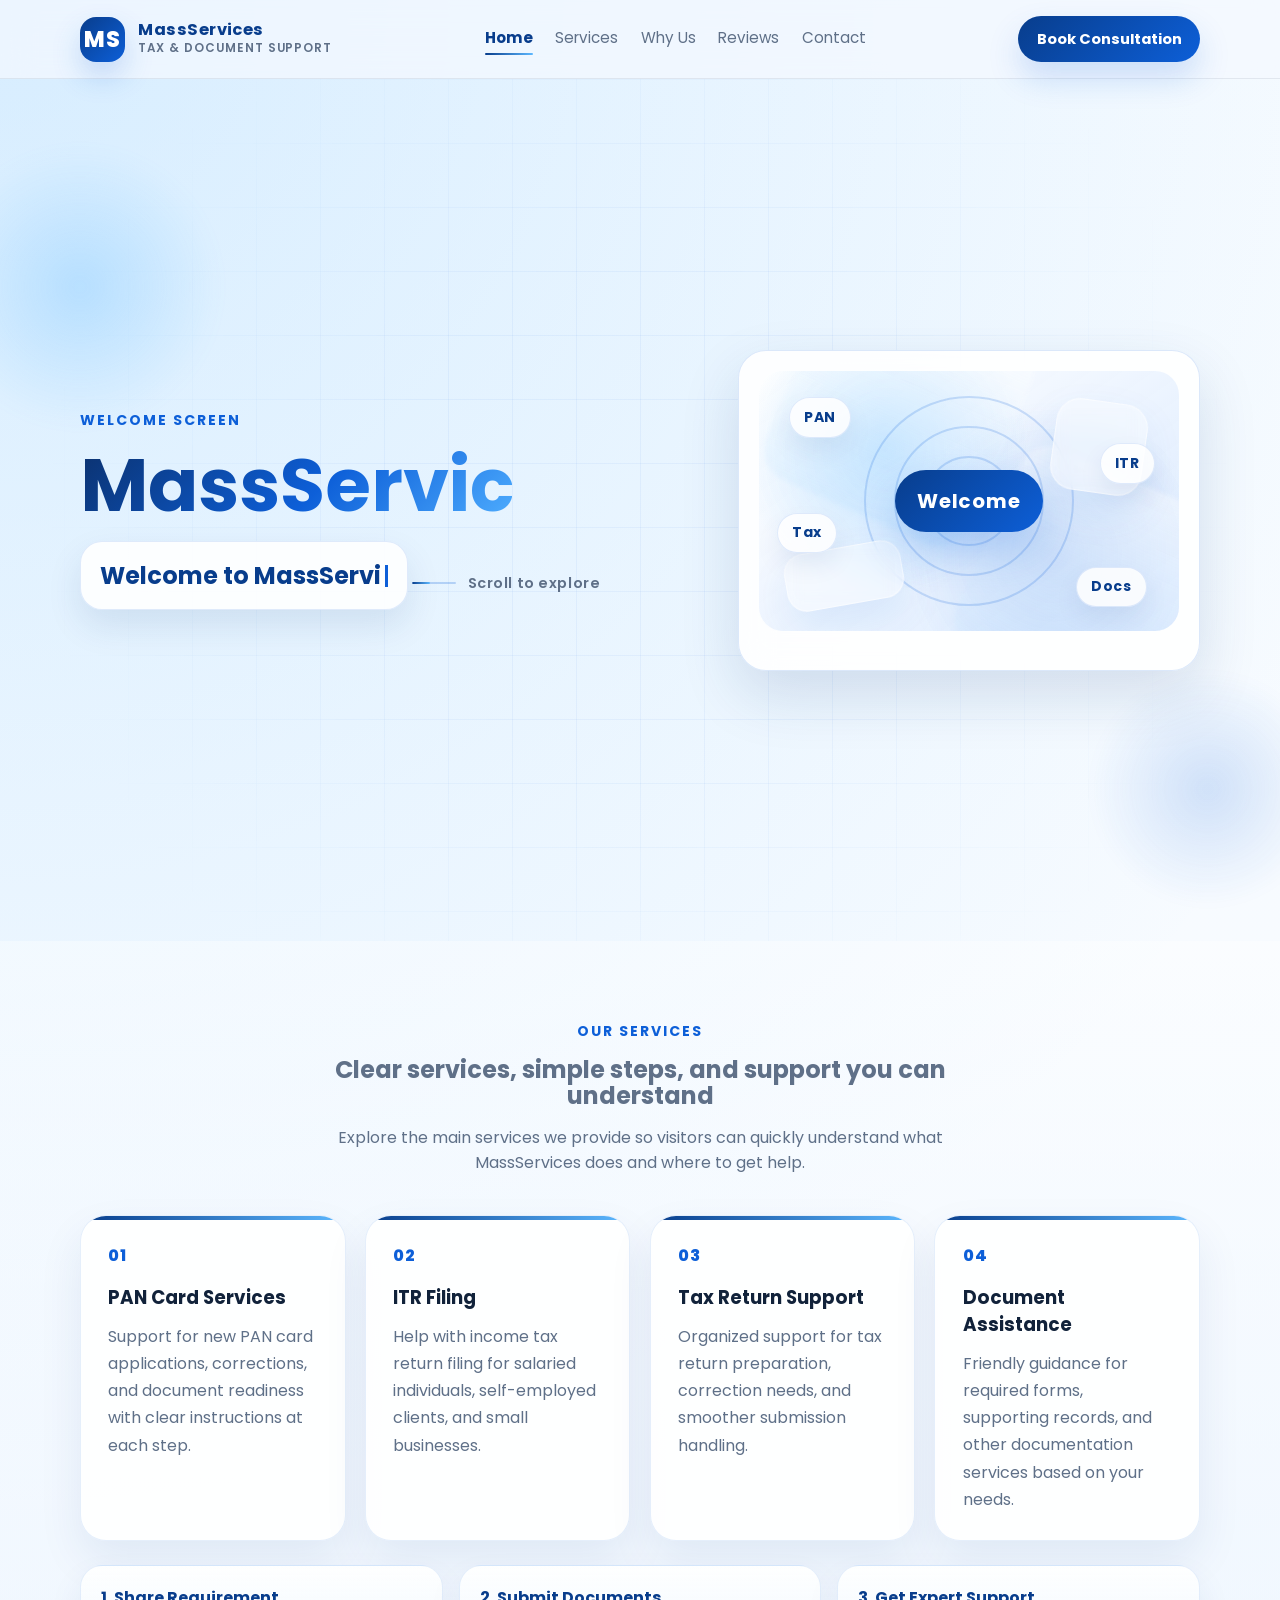
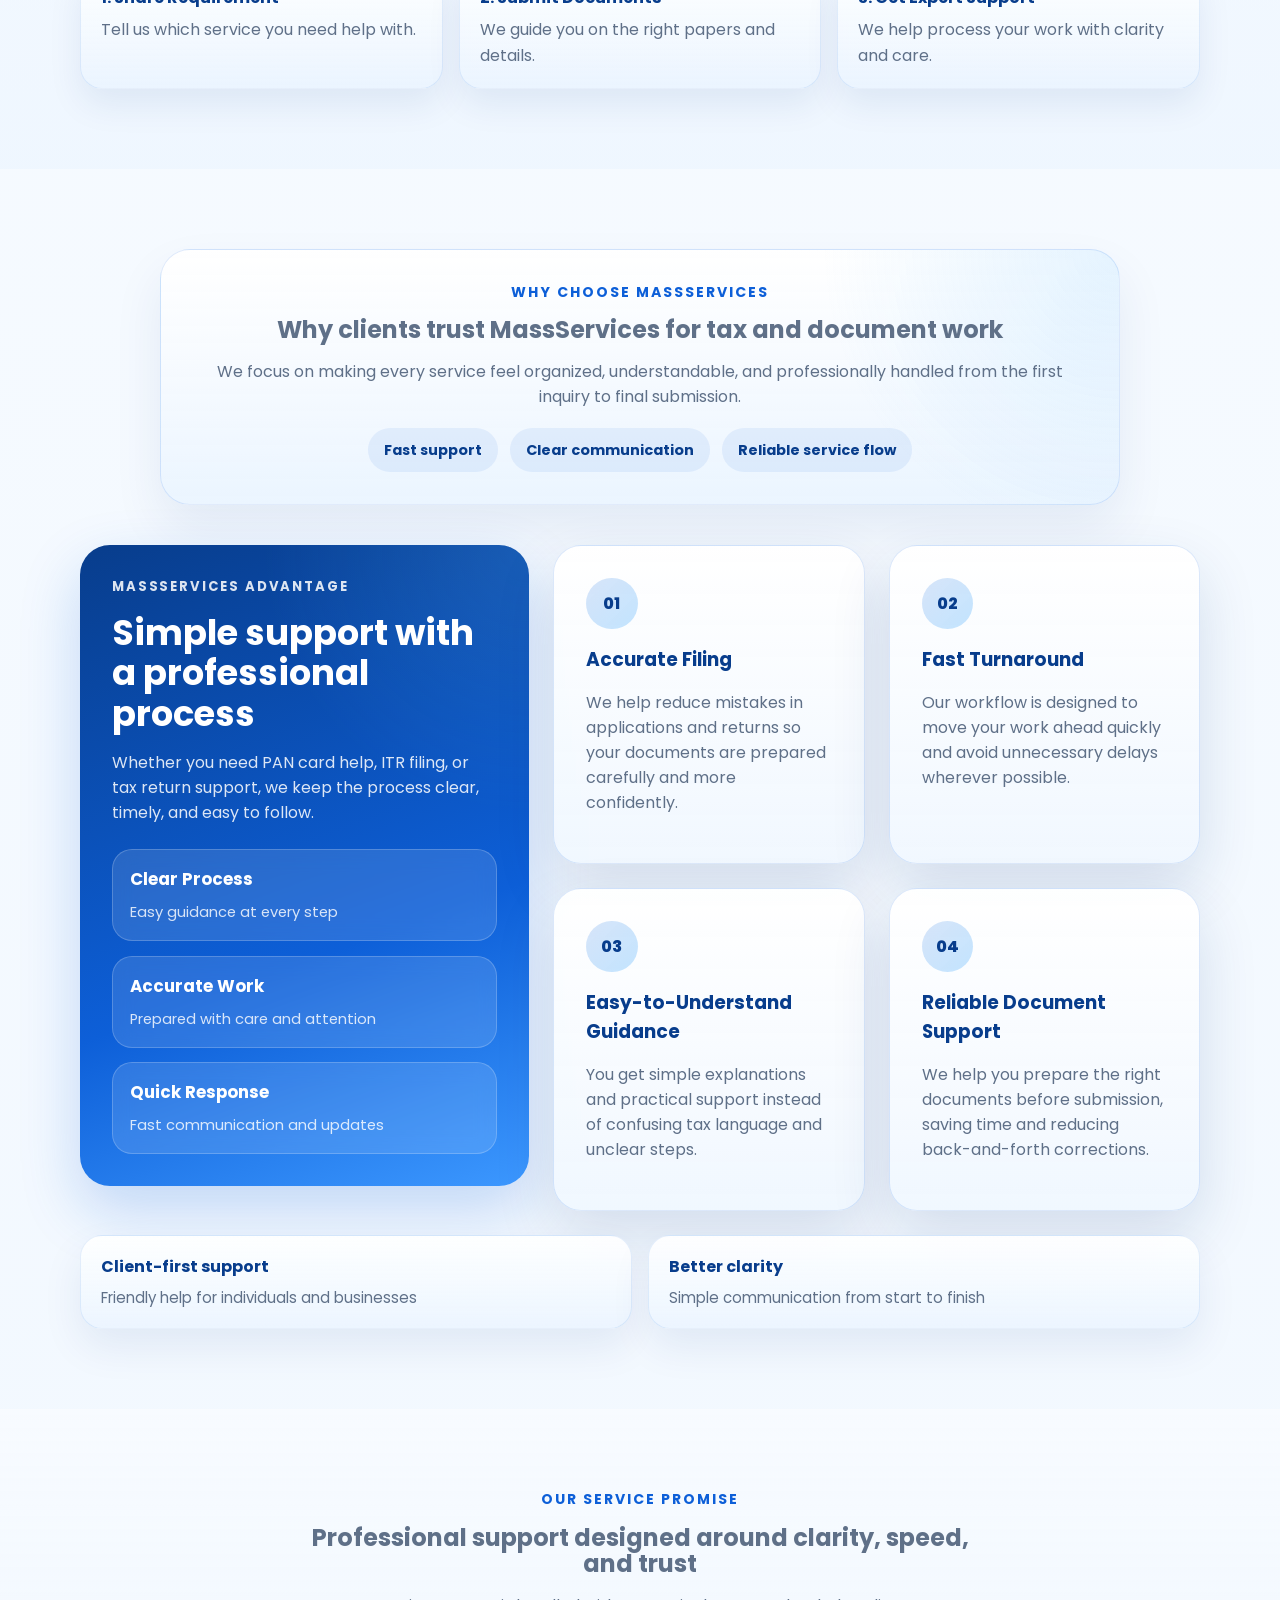
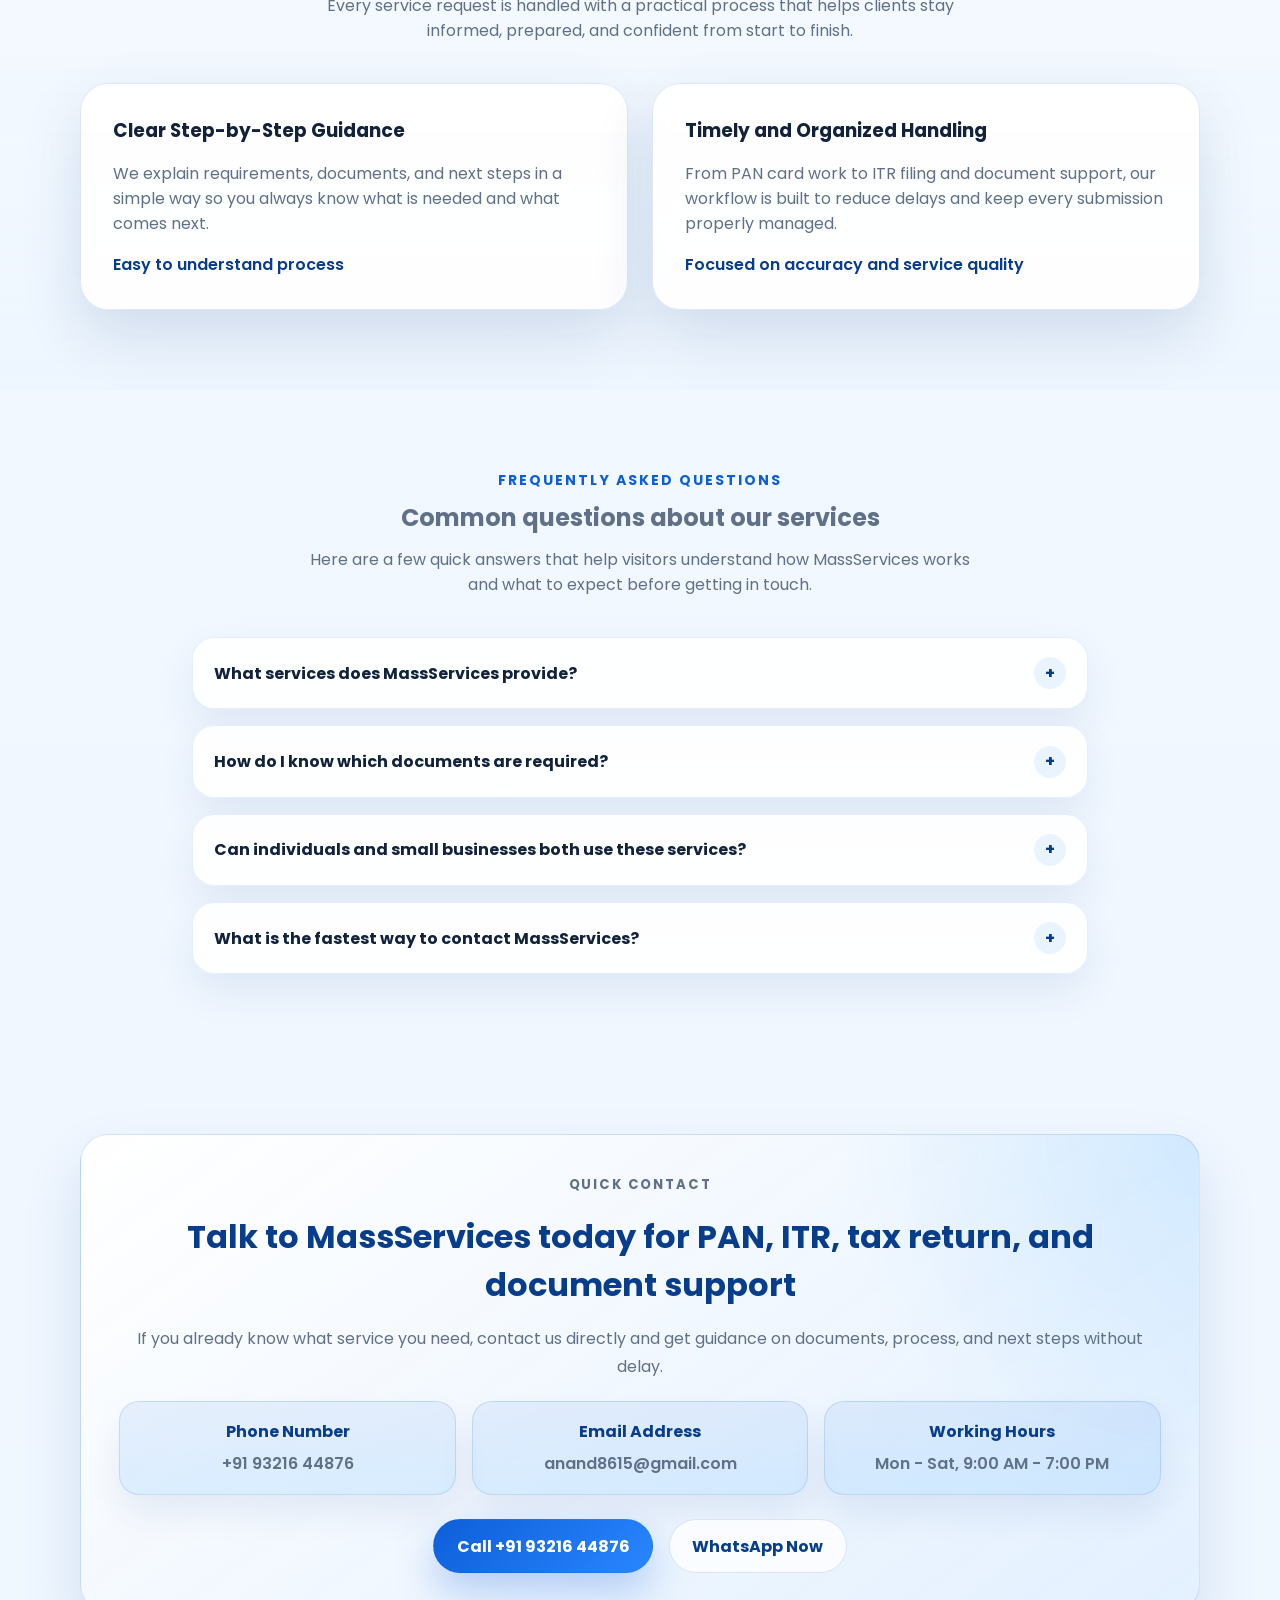
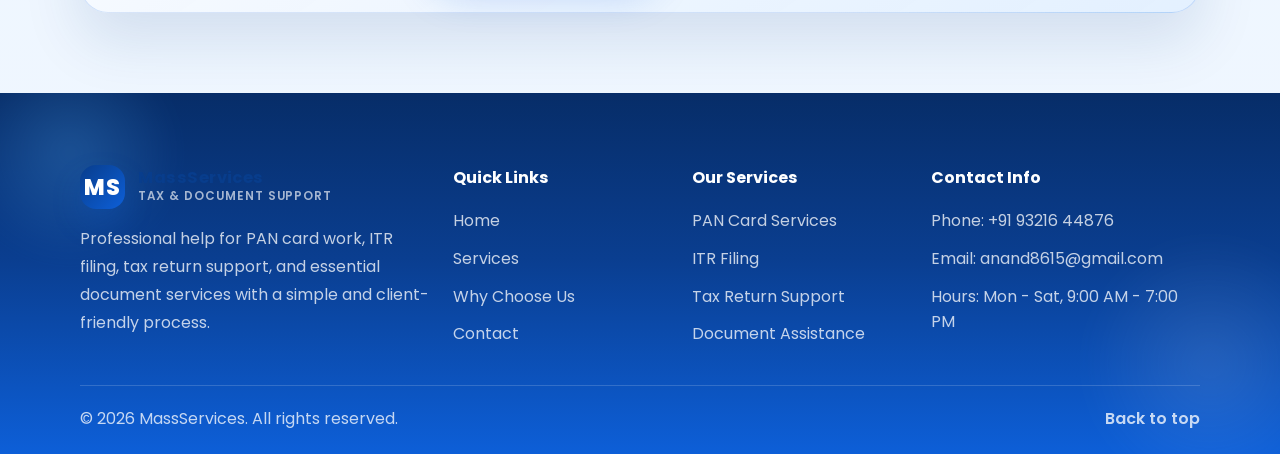
==== index.html @ 6af2fa4e "first commit" ====
<!DOCTYPE html>
<html lang="en">
<head>
  <meta charset="UTF-8">
  <meta name="viewport" content="width=device-width, initial-scale=1.0">
  <title>MassServices | PAN Card, ITR & Tax Services</title>
  <meta
    name="description"
    content="MassServices helps individuals and businesses with PAN card applications, ITR filing, tax returns, and trusted documentation support."
  >
  <link rel="preconnect" href="https://fonts.googleapis.com">
  <link rel="preconnect" href="https://fonts.gstatic.com" crossorigin>
  <link
    href="https://fonts.googleapis.com/css2?family=Poppins:wght@400;500;600;700;800&display=swap"
    rel="stylesheet"
  >
  <link
    href="https://fonts.googleapis.com/css2?family=Noto+Sans+Devanagari:wght@400;500;700&display=swap"
    rel="stylesheet"
  >
  <link rel="stylesheet" href="style.css">
</head>
<body>
  <header class="site-header">
    <div class="container nav">
      <a class="brand" href="#home">
        <span class="brand-mark">MS</span>
        <span class="brand-text">
          <strong>MassServices</strong>
          <small>Tax & Document Support</small>
        </span>
      </a>
      <nav class="nav-links" aria-label="Primary">
        <a href="#home">Home</a>
        <a href="#services">Services</a>
        <a href="#features">Why Us</a>
        <a href="#testimonials">Reviews</a>
        <a href="#contact">Contact</a>
      </nav>
      <a class="nav-cta" href="#contact">Book Consultation</a>
    </div>
  </header>

  <main>
    <section class="hero" id="home">
      <div class="hero-orb hero-orb-one" aria-hidden="true"></div>
      <div class="hero-orb hero-orb-two" aria-hidden="true"></div>
      <div class="hero-grid-lines" aria-hidden="true"></div>
      <div class="container hero-grid">
        <div class="hero-copy" data-reveal="left">
          <p class="eyebrow">Welcome Screen</p>
          <h1>MassServices</h1>
          <div class="typed-wrap" aria-label="Welcome message in multiple Indian languages">
            <span class="typed-text"></span><span class="cursor" aria-hidden="true">&nbsp;</span>
          </div>
          <div class="scroll-cue" aria-hidden="true">
            <span class="scroll-line"></span>
            <span class="scroll-text">Scroll to explore</span>
          </div>
        </div>

        <div class="hero-card" data-reveal="right">
          <div class="hero-visual" aria-hidden="true">
            <div class="light-beam beam-one"></div>
            <div class="light-beam beam-two"></div>
            <div class="ring ring-one"></div>
            <div class="ring ring-two"></div>
            <div class="ring ring-three"></div>
            <div class="floating-tag tag-one">PAN</div>
            <div class="floating-tag tag-two">ITR</div>
            <div class="floating-tag tag-three">Tax</div>
            <div class="floating-tag tag-four">Docs</div>
            <div class="glass-panel panel-one"></div>
            <div class="glass-panel panel-two"></div>
            <div class="hero-center-badge">Welcome</div>
          </div>
        </div>
      </div>
    </section>

    <section class="services-overview" id="services">
      <div class="container">
        <div class="section-heading" data-reveal="up">
          <p class="eyebrow">Our Services</p>
          <h2>Clear services, simple steps, and support you can understand</h2>
          <p>
            Explore the main services we provide so visitors can quickly understand
            what MassServices does and where to get help.
          </p>
        </div>
        <div class="services-grid">
          <article class="service-showcase" data-reveal="up">
            <span class="service-number">01</span>
            <h3>PAN Card Services</h3>
            <p>
              Support for new PAN card applications, corrections, and document
              readiness with clear instructions at each step.
            </p>
          </article>
          <article class="service-showcase" data-reveal="up">
            <span class="service-number">02</span>
            <h3>ITR Filing</h3>
            <p>
              Help with income tax return filing for salaried individuals, self-employed
              clients, and small businesses.
            </p>
          </article>
          <article class="service-showcase" data-reveal="up">
            <span class="service-number">03</span>
            <h3>Tax Return Support</h3>
            <p>
              Organized support for tax return preparation, correction needs, and
              smoother submission handling.
            </p>
          </article>
          <article class="service-showcase" data-reveal="up">
            <span class="service-number">04</span>
            <h3>Document Assistance</h3>
            <p>
              Friendly guidance for required forms, supporting records, and other
              documentation services based on your needs.
            </p>
          </article>
        </div>
        <div class="process-strip" data-reveal="up">
          <div class="process-step">
            <strong>1. Share Requirement</strong>
            <span>Tell us which service you need help with.</span>
          </div>
          <div class="process-step">
            <strong>2. Submit Documents</strong>
            <span>We guide you on the right papers and details.</span>
          </div>
          <div class="process-step">
            <strong>3. Get Expert Support</strong>
            <span>We help process your work with clarity and care.</span>
          </div>
        </div>
      </div>
    </section>

    <section class="features" id="features">
      <div class="container">
        <div class="features-heading-card section-heading" data-reveal="up">
          <p class="eyebrow">Why Choose MassServices</p>
          <h2>Why clients trust MassServices for tax and document work</h2>
          <p>
            We focus on making every service feel organized, understandable, and
            professionally handled from the first inquiry to final submission.
          </p>
          <div class="features-heading-points">
            <span>Fast support</span>
            <span>Clear communication</span>
            <span>Reliable service flow</span>
          </div>
        </div>
        <div class="features-layout">
          <article class="features-highlight" data-reveal="left">
            <p class="mini-label">MassServices Advantage</p>
            <h3>Simple support with a professional process</h3>
            <p>
              Whether you need PAN card help, ITR filing, or tax return support, we
              keep the process clear, timely, and easy to follow.
            </p>
            <div class="highlight-points">
              <div class="highlight-line">
                <strong>Clear Process</strong>
                <span>Easy guidance at every step</span>
              </div>
              <div class="highlight-line">
                <strong>Accurate Work</strong>
                <span>Prepared with care and attention</span>
              </div>
              <div class="highlight-line">
                <strong>Quick Response</strong>
                <span>Fast communication and updates</span>
              </div>
            </div>
          </article>

          <div class="feature-grid">
            <article class="feature-card" data-reveal="up">
              <div class="icon-circle">01</div>
              <h3>Accurate Filing</h3>
              <p>
                We help reduce mistakes in applications and returns so your documents
                are prepared carefully and more confidently.
              </p>
            </article>
            <article class="feature-card" data-reveal="up">
              <div class="icon-circle">02</div>
              <h3>Fast Turnaround</h3>
              <p>
                Our workflow is designed to move your work ahead quickly and avoid
                unnecessary delays wherever possible.
              </p>
            </article>
            <article class="feature-card" data-reveal="up">
              <div class="icon-circle">03</div>
              <h3>Easy-to-Understand Guidance</h3>
              <p>
                You get simple explanations and practical support instead of confusing
                tax language and unclear steps.
              </p>
            </article>
            <article class="feature-card" data-reveal="up">
              <div class="icon-circle">04</div>
              <h3>Reliable Document Support</h3>
              <p>
                We help you prepare the right documents before submission, saving time
                and reducing back-and-forth corrections.
              </p>
            </article>
          </div>
        </div>
        <div class="feature-summary" data-reveal="up">
          <div class="summary-item">
            <strong>Client-first support</strong>
            <span>Friendly help for individuals and businesses</span>
          </div>
          <div class="summary-item">
            <strong>Better clarity</strong>
            <span>Simple communication from start to finish</span>
          </div>
        </div>
      </div>
    </section>

    <section class="testimonials" id="testimonials">
      <div class="container">
        <div class="section-heading" data-reveal="up">
          <p class="eyebrow">Our Service Promise</p>
          <h2>Professional support designed around clarity, speed, and trust</h2>
          <p>
            Every service request is handled with a practical process that helps
            clients stay informed, prepared, and confident from start to finish.
          </p>
        </div>
        <div class="testimonial-grid">
          <article class="testimonial-card" data-reveal="left">
            <h3>Clear Step-by-Step Guidance</h3>
            <p>
              We explain requirements, documents, and next steps in a simple way so
              you always know what is needed and what comes next.
            </p>
            <span>Easy to understand process</span>
          </article>
          <article class="testimonial-card" data-reveal="right">
            <h3>Timely and Organized Handling</h3>
            <p>
              From PAN card work to ITR filing and document support, our workflow is
              built to reduce delays and keep every submission properly managed.
            </p>
            <span>Focused on accuracy and service quality</span>
          </article>
        </div>
      </div>
    </section>

    <section class="faq-section" id="faq">
      <div class="container">
        <div class="section-heading" data-reveal="up">
          <p class="eyebrow">Frequently Asked Questions</p>
          <h2>Common questions about our services</h2>
          <p>
            Here are a few quick answers that help visitors understand how MassServices
            works and what to expect before getting in touch.
          </p>
        </div>
        <div class="faq-list">
          <article class="faq-item" data-reveal="up">
            <button class="faq-question" type="button" aria-expanded="false">
              <span>What services does MassServices provide?</span>
              <span class="faq-icon">+</span>
            </button>
            <div class="faq-answer">
              <p>
                We help with PAN card services, ITR filing, tax return support, and
                related document guidance for individuals and businesses.
              </p>
            </div>
          </article>
          <article class="faq-item" data-reveal="up">
            <button class="faq-question" type="button" aria-expanded="false">
              <span>How do I know which documents are required?</span>
              <span class="faq-icon">+</span>
            </button>
            <div class="faq-answer">
              <p>
                Our team guides you on the required documents based on the service you
                need, so you can prepare the right information before submission.
              </p>
            </div>
          </article>
          <article class="faq-item" data-reveal="up">
            <button class="faq-question" type="button" aria-expanded="false">
              <span>Can individuals and small businesses both use these services?</span>
              <span class="faq-icon">+</span>
            </button>
            <div class="faq-answer">
              <p>
                Yes. Our support is suitable for salaried individuals, self-employed
                clients, and small businesses needing dependable filing assistance.
              </p>
            </div>
          </article>
          <article class="faq-item" data-reveal="up">
            <button class="faq-question" type="button" aria-expanded="false">
              <span>What is the fastest way to contact MassServices?</span>
              <span class="faq-icon">+</span>
            </button>
            <div class="faq-answer">
              <p>
                The fastest options are phone and WhatsApp. You can use the quick
                contact buttons in the contact section for immediate communication.
              </p>
            </div>
          </article>
        </div>
      </div>
    </section>

    <section class="contact" id="contact">
      <div class="container">
        <div class="contact-panel contact-panel-wide" data-reveal="up">
          <p class="mini-label contact-panel-label">Quick Contact</p>
          <h3>Talk to MassServices today for PAN, ITR, tax return, and document support</h3>
          <p>
            If you already know what service you need, contact us directly and get
            guidance on documents, process, and next steps without delay.
          </p>
          <div class="contact-info-grid">
            <div class="contact-info-box">
              <strong>Phone Number</strong>
              <span>+91 93216 44876</span>
            </div>
            <div class="contact-info-box">
              <strong>Email Address</strong>
              <span>anand8615@gmail.com</span>
            </div>
            <div class="contact-info-box">
              <strong>Working Hours</strong>
              <span>Mon - Sat, 9:00 AM - 7:00 PM</span>
            </div>
          </div>
          <div class="contact-panel-actions">
            <a class="btn btn-primary" href="tel:+919321644876">Call +91 93216 44876</a>
            <a class="btn btn-secondary" href="https://wa.me/919321644876" target="_blank" rel="noreferrer">WhatsApp Now</a>
          </div>
        </div>
      </div>
    </section>
  </main>

  <footer class="site-footer">
    <div class="footer-glow footer-glow-one" aria-hidden="true"></div>
    <div class="footer-glow footer-glow-two" aria-hidden="true"></div>
    <div class="container footer-grid">
      <div class="footer-brand" data-reveal="left">
        <a class="brand footer-brand-link" href="#home">
          <span class="brand-mark">MS</span>
          <span class="brand-text">
            <strong>MassServices</strong>
            <small>Tax & Document Support</small>
          </span>
        </a>
        <p>
          Professional help for PAN card work, ITR filing, tax return support, and
          essential document services with a simple and client-friendly process.
        </p>
      </div>

      <div class="footer-column" data-reveal="up">
        <h3>Quick Links</h3>
        <a href="#home">Home</a>
        <a href="#services">Services</a>
        <a href="#features">Why Choose Us</a>
        <a href="#contact">Contact</a>
      </div>

      <div class="footer-column" data-reveal="up">
        <h3>Our Services</h3>
        <a href="#services">PAN Card Services</a>
        <a href="#services">ITR Filing</a>
        <a href="#services">Tax Return Support</a>
        <a href="#services">Document Assistance</a>
      </div>

      <div class="footer-column" data-reveal="right">
        <h3>Contact Info</h3>
        <span>Phone: +91 93216 44876</span>
        <span>Email: anand8615@gmail.com</span>
        <span>Hours: Mon - Sat, 9:00 AM - 7:00 PM</span>
      </div>
    </div>
    <div class="container footer-bottom" data-reveal="up">
      <span>© 2026 MassServices. All rights reserved.</span>
      <a href="#home">Back to top</a>
    </div>
  </footer>

  <script>
    const typedText = document.querySelector(".typed-text");
    const cursor = document.querySelector(".cursor");
    const words = [
      "Welcome to MassServices",
      "मास सर्विसेस में आपका स्वागत है",
      "मास सर्विसेस मध्ये आपले स्वागत आहे",
      "માસ સર્વિસેસ માં આપનું સ્વાગત છે",
      "ম্যাস সার্ভিসেসে আপনাকে স্বাগতম",
      "ಮಾಸ್ ಸರ್ವಿಸಸ್ ಗೆ ಸ್ವಾಗತ",
      "மாஸ் சர்வீசஸுக்கு வரவேற்கிறோம்",
      "మాస్ సర్వీసెస్ కు స్వాగతం"
    ];

    let wordIndex = 0;
    let charIndex = 0;
    let isDeleting = false;

    function typeEffect() {
      if (!typedText || !cursor) {
        return;
      }

      const currentWord = words[wordIndex];

      if (isDeleting) {
        typedText.textContent = currentWord.substring(0, charIndex - 1);
        charIndex -= 1;
      } else {
        typedText.textContent = currentWord.substring(0, charIndex + 1);
        charIndex += 1;
      }

      let typeSpeed = isDeleting ? 55 : 100;

      if (!isDeleting && charIndex === currentWord.length) {
        typeSpeed = 1800;
        isDeleting = true;
      } else if (isDeleting && charIndex === 0) {
        isDeleting = false;
        wordIndex = (wordIndex + 1) % words.length;
        typeSpeed = 350;
      }

      setTimeout(typeEffect, typeSpeed);
    }

    const revealItems = document.querySelectorAll("[data-reveal]");
    const navLinks = document.querySelectorAll(".nav-links a");
    const sections = document.querySelectorAll("main section[id]");
    const faqButtons = document.querySelectorAll(".faq-question");
    const header = document.querySelector(".site-header");

    const revealObserver = new IntersectionObserver((entries) => {
      entries.forEach((entry) => {
        if (entry.isIntersecting) {
          entry.target.classList.add("is-visible");
        } else {
          entry.target.classList.remove("is-visible");
        }
      });
    }, { threshold: 0.18 });

    revealItems.forEach((item, index) => {
      item.style.transitionDelay = `${Math.min(index * 60, 360)}ms`;
      revealObserver.observe(item);
    });

    const sectionObserver = new IntersectionObserver((entries) => {
      entries.forEach((entry) => {
        if (!entry.isIntersecting) {
          return;
        }

        const currentId = entry.target.getAttribute("id");

        navLinks.forEach((link) => {
          const isActive = link.getAttribute("href") === `#${currentId}`;
          link.classList.toggle("is-active", isActive);
        });
      });
    }, {
      threshold: 0.45,
      rootMargin: "-15% 0px -35% 0px"
    });

    sections.forEach((section) => {
      sectionObserver.observe(section);
    });

    faqButtons.forEach((button) => {
      button.addEventListener("click", () => {
        const item = button.closest(".faq-item");
        const isOpen = item.classList.contains("is-open");

        faqButtons.forEach((currentButton) => {
          currentButton.setAttribute("aria-expanded", "false");
          currentButton.closest(".faq-item").classList.remove("is-open");
        });

        if (!isOpen) {
          button.setAttribute("aria-expanded", "true");
          item.classList.add("is-open");
        }
      });
    });

    window.addEventListener("scroll", () => {
      if (!header) {
        return;
      }

      header.classList.toggle("is-scrolled", window.scrollY > 24);
    });

    document.addEventListener("DOMContentLoaded", typeEffect);
  </script>
</body>
</html>
---- style.css ----
:root {
  --primary: #0d5fd8;
  --primary-dark: #083d8c;
  --accent: #5db8ff;
  --bg: #f4f9ff;
  --surface: #ffffff;
  --surface-soft: #eaf4ff;
  --text: #11223a;
  --muted: #5f7088;
  --border: rgba(13, 95, 216, 0.14);
  --shadow: 0 24px 60px rgba(12, 54, 122, 0.14);
}

* {
  box-sizing: border-box;
}

html {
  scroll-behavior: smooth;
}

body {
  margin: 0;
  font-family: "Poppins", "Noto Sans Devanagari", sans-serif;
  color: var(--text);
  background:
    radial-gradient(circle at top left, rgba(93, 184, 255, 0.22), transparent 28%),
    linear-gradient(180deg, #f9fcff 0%, #eef6ff 100%);
}

a {
  color: inherit;
  text-decoration: none;
}

img {
  max-width: 100%;
  display: block;
}

.container {
  width: min(1120px, calc(100% - 2rem));
  margin: 0 auto;
}

.site-header {
  position: sticky;
  top: 0;
  z-index: 10;
  backdrop-filter: blur(16px);
  background: rgba(244, 249, 255, 0.72);
  border-bottom: 1px solid rgba(17, 34, 58, 0.08);
  transition: background 0.25s ease, box-shadow 0.25s ease, border-color 0.25s ease;
}

.site-header.is-scrolled {
  background: rgba(255, 255, 255, 0.9);
  border-color: rgba(13, 95, 216, 0.12);
  box-shadow: 0 14px 30px rgba(12, 54, 122, 0.08);
}

.nav {
  display: flex;
  align-items: center;
  justify-content: space-between;
  padding: 1rem 0;
  gap: 1rem;
}

.brand {
  display: inline-flex;
  align-items: center;
  gap: 0.85rem;
  font-size: 1.4rem;
  font-weight: 800;
  letter-spacing: 0.02em;
  color: var(--primary-dark);
}

.brand-mark {
  width: 2.8rem;
  height: 2.8rem;
  display: grid;
  place-items: center;
  border-radius: 16px;
  background: linear-gradient(135deg, var(--primary-dark), var(--primary));
  color: #fff;
  box-shadow: 0 14px 30px rgba(13, 95, 216, 0.2);
  animation: softPulse 5s ease-in-out infinite;
}

.brand-text {
  display: grid;
  gap: 0.08rem;
}

.brand-text strong {
  font-size: 1.02rem;
  line-height: 1.1;
}

.brand-text small {
  font-size: 0.74rem;
  font-weight: 600;
  letter-spacing: 0.08em;
  text-transform: uppercase;
  color: var(--muted);
}

.nav-links {
  display: flex;
  align-items: center;
  gap: 1.4rem;
  font-size: 0.95rem;
  color: var(--muted);
}

.nav-links a {
  position: relative;
  padding-bottom: 0.2rem;
  transition: color 0.2s ease;
}

.nav-links a::after {
  content: "";
  position: absolute;
  left: 0;
  bottom: -0.15rem;
  width: 100%;
  height: 2px;
  border-radius: 999px;
  background: linear-gradient(90deg, var(--primary-dark), var(--accent));
  transform: scaleX(0);
  transform-origin: left;
  transition: transform 0.25s ease;
}

.nav-links a:hover {
  color: var(--primary-dark);
}

.nav-links a:hover::after {
  transform: scaleX(1);
}

.nav-links a.is-active {
  color: var(--primary-dark);
  font-weight: 700;
}

.nav-links a.is-active::after {
  transform: scaleX(1);
}

.nav-cta {
  display: inline-flex;
  align-items: center;
  justify-content: center;
  min-height: 2.9rem;
  padding: 0.7rem 1.15rem;
  border-radius: 999px;
  background: linear-gradient(135deg, var(--primary-dark), var(--primary));
  color: #fff;
  font-size: 0.92rem;
  font-weight: 700;
  box-shadow: 0 16px 32px rgba(13, 95, 216, 0.18);
  transition: transform 0.2s ease, box-shadow 0.2s ease;
}

.nav-cta:hover {
  transform: translateY(-2px);
  box-shadow: 0 20px 36px rgba(13, 95, 216, 0.24);
}

.hero,
.services-overview,
.features,
.testimonials,
.faq-section,
.contact {
  padding: 5rem 0;
}

.services-overview,
.testimonials {
  position: relative;
  background: linear-gradient(180deg, rgba(255, 255, 255, 0.4), rgba(234, 244, 255, 0.58));
}

.features,
.contact {
  position: relative;
}

.hero {
  position: relative;
  overflow: hidden;
  isolation: isolate;
}

.hero-grid-lines {
  position: absolute;
  inset: 0;
  background-image:
    linear-gradient(rgba(13, 95, 216, 0.05) 1px, transparent 1px),
    linear-gradient(90deg, rgba(13, 95, 216, 0.05) 1px, transparent 1px);
  background-size: 64px 64px;
  mask-image: radial-gradient(circle at center, #000 32%, transparent 78%);
  pointer-events: none;
}

.hero-orb {
  position: absolute;
  border-radius: 50%;
  filter: blur(8px);
  opacity: 0.6;
  pointer-events: none;
}

.hero-orb-one {
  top: 4rem;
  left: -4rem;
  width: 18rem;
  height: 18rem;
  background: radial-gradient(circle, rgba(93, 184, 255, 0.5), transparent 70%);
  animation: floatOrb 7s ease-in-out infinite;
}

.hero-orb-two {
  right: -3rem;
  bottom: 2rem;
  width: 15rem;
  height: 15rem;
  background: radial-gradient(circle, rgba(13, 95, 216, 0.28), transparent 70%);
  animation: floatOrb 9s ease-in-out infinite reverse;
}

.hero-grid {
  display: grid;
  grid-template-columns: 1.15fr 0.85fr;
  gap: 2rem;
  align-items: center;
}

.hero-grid {
  min-height: 78vh;
}

.hero-copy {
  max-width: 38rem;
}

.eyebrow {
  margin: 0 0 0.9rem;
  font-size: 0.88rem;
  font-weight: 700;
  letter-spacing: 0.14em;
  text-transform: uppercase;
  color: var(--primary);
}

.hero h1,
.section-heading h2 {
  margin: 0;
  line-height: 1.08;
}

.hero h1 {
  font-size: clamp(2.3rem, 6vw, 4.6rem);
  max-width: 9ch;
  background: linear-gradient(135deg, #0b316e, #0d5fd8 55%, #4faeff);
  -webkit-background-clip: text;
  background-clip: text;
  color: transparent;
  animation: heroGlow 6s ease-in-out infinite;
}

[data-reveal] {
  opacity: 0;
  transform: translateY(28px);
  transition:
    opacity 0.7s ease,
    transform 0.7s ease;
}

[data-reveal="left"] {
  transform: translateX(-30px);
}

[data-reveal="right"] {
  transform: translateX(30px);
}

[data-reveal].is-visible {
  opacity: 1;
  transform: translate(0, 0);
}

.typed-wrap {
  position: relative;
  display: inline-flex;
  align-items: center;
  min-height: 4rem;
  margin-top: 1rem;
  padding: 1rem 1.2rem;
  border-radius: 22px;
  background: rgba(255, 255, 255, 0.88);
  border: 1px solid rgba(13, 95, 216, 0.12);
  box-shadow: 0 16px 35px rgba(12, 54, 122, 0.1);
  overflow: hidden;
}

.typed-wrap::before {
  content: "";
  position: absolute;
  inset: 0;
  background: linear-gradient(120deg, transparent 20%, rgba(255, 255, 255, 0.65) 50%, transparent 80%);
  transform: translateX(-120%);
  animation: shimmerSweep 4.8s ease-in-out infinite;
}

.typed-text {
  position: relative;
  z-index: 1;
  color: var(--primary-dark);
  font-size: clamp(1.1rem, 2.3vw, 1.5rem);
  font-weight: 700;
}

.cursor {
  position: relative;
  z-index: 1;
  display: inline-block;
  width: 3px;
  height: 1.35rem;
  margin-left: 0.25rem;
  background: var(--primary);
  animation: blink 0.8s infinite;
}

.scroll-cue {
  display: inline-flex;
  align-items: center;
  gap: 0.7rem;
  margin-top: 1.4rem;
  color: var(--muted);
  font-size: 0.9rem;
  font-weight: 600;
}

.scroll-line {
  position: relative;
  width: 44px;
  height: 2px;
  border-radius: 999px;
  background: rgba(13, 95, 216, 0.24);
  overflow: hidden;
}

.scroll-line::after {
  content: "";
  position: absolute;
  inset: 0;
  width: 18px;
  border-radius: 999px;
  background: linear-gradient(90deg, var(--primary-dark), var(--accent));
  animation: slideLine 1.8s ease-in-out infinite;
}

.scroll-text {
  letter-spacing: 0.04em;
}

.section-heading,
.feature-card p,
.testimonial-card p {
  color: var(--muted);
}

.btn {
  display: inline-flex;
  align-items: center;
  justify-content: center;
  min-height: 3.2rem;
  padding: 0.85rem 1.4rem;
  border-radius: 999px;
  border: 1px solid transparent;
  font-weight: 700;
  transition: transform 0.2s ease, box-shadow 0.2s ease, background 0.2s ease;
}

.btn:hover {
  transform: translateY(-2px);
}

.btn-primary {
  background: linear-gradient(135deg, var(--primary) 0%, #2986ff 100%);
  color: #fff;
  box-shadow: 0 18px 40px rgba(13, 95, 216, 0.28);
}

.btn-secondary {
  background: rgba(255, 255, 255, 0.75);
  color: var(--primary-dark);
  border-color: rgba(8, 61, 140, 0.12);
}

.btn-full {
  width: 100%;
}

.hero-card,
.feature-card,
.testimonial-card,
.contact-panel {
  background: rgba(255, 255, 255, 0.9);
  border: 1px solid var(--border);
  border-radius: 28px;
  box-shadow: var(--shadow);
}

.hero-card {
  padding: 1.25rem;
  backdrop-filter: blur(16px);
}

.services-overview {
  position: relative;
}

.services-grid {
  display: grid;
  grid-template-columns: repeat(4, minmax(0, 1fr));
  gap: 1.2rem;
}

.service-showcase {
  position: relative;
  padding: 1.7rem;
  border-radius: 26px;
  background: rgba(255, 255, 255, 0.88);
  border: 1px solid rgba(13, 95, 216, 0.1);
  box-shadow: 0 20px 45px rgba(12, 54, 122, 0.08);
  overflow: hidden;
  transition: transform 0.25s ease, box-shadow 0.25s ease;
}

.service-showcase::before {
  content: "";
  position: absolute;
  inset: 0 0 auto 0;
  height: 4px;
  background: linear-gradient(90deg, var(--primary-dark), var(--accent));
}

.service-showcase:hover {
  transform: translateY(-8px);
  box-shadow: 0 28px 55px rgba(12, 54, 122, 0.14);
}

.service-number {
  display: inline-flex;
  margin-bottom: 1rem;
  color: var(--primary);
  font-weight: 800;
  letter-spacing: 0.08em;
}

.service-showcase h3 {
  margin: 0 0 0.75rem;
  font-size: 1.15rem;
}

.service-showcase p {
  margin: 0;
  color: var(--muted);
  line-height: 1.7;
}

.process-strip {
  display: grid;
  grid-template-columns: repeat(3, minmax(0, 1fr));
  gap: 1rem;
  margin-top: 1.5rem;
}

.process-step {
  position: relative;
  padding: 1.2rem 1.25rem;
  border-radius: 22px;
  background: linear-gradient(180deg, rgba(255, 255, 255, 0.94), rgba(234, 244, 255, 0.86));
  border: 1px solid rgba(13, 95, 216, 0.1);
  box-shadow: 0 16px 34px rgba(12, 54, 122, 0.08);
}

.process-step strong {
  display: block;
  margin-bottom: 0.45rem;
  color: var(--primary-dark);
}

.process-step span {
  color: var(--muted);
  line-height: 1.6;
}

.hero-visual {
  position: relative;
  display: grid;
  place-items: center;
  min-height: 260px;
  margin-bottom: 1.15rem;
  overflow: hidden;
  border-radius: 24px;
  background:
    radial-gradient(circle at 30% 30%, rgba(93, 184, 255, 0.32), transparent 42%),
    radial-gradient(circle at 70% 70%, rgba(13, 95, 216, 0.16), transparent 44%),
    linear-gradient(145deg, rgba(255, 255, 255, 0.84), rgba(208, 228, 255, 0.74));
}

.light-beam {
  position: absolute;
  width: 220px;
  height: 220px;
  border-radius: 32px;
  filter: blur(2px);
  opacity: 0.5;
  background: linear-gradient(180deg, rgba(255, 255, 255, 0.72), rgba(93, 184, 255, 0.12));
  transform: rotate(24deg);
}

.beam-one {
  top: -70px;
  left: 30px;
  animation: sweepBeam 7s ease-in-out infinite;
}

.beam-two {
  right: -20px;
  bottom: -60px;
  animation: sweepBeam 8s ease-in-out infinite reverse;
}

.ring {
  position: absolute;
  border-radius: 50%;
  border: 2px solid rgba(13, 95, 216, 0.18);
  animation: pulseRing 4.5s ease-in-out infinite;
}

.ring-one {
  width: 210px;
  height: 210px;
}

.ring-two {
  width: 150px;
  height: 150px;
  animation-delay: 0.7s;
}

.ring-three {
  width: 90px;
  height: 90px;
  animation-delay: 1.4s;
}

.glass-panel {
  position: absolute;
  border: 1px solid rgba(255, 255, 255, 0.55);
  background: rgba(255, 255, 255, 0.3);
  backdrop-filter: blur(10px);
  box-shadow: 0 18px 40px rgba(13, 95, 216, 0.1);
}

.panel-one {
  top: 30px;
  right: 34px;
  width: 92px;
  height: 92px;
  border-radius: 24px;
  transform: rotate(8deg);
  animation: driftPanel 6s ease-in-out infinite;
}

.panel-two {
  left: 26px;
  bottom: 26px;
  width: 118px;
  height: 58px;
  border-radius: 20px;
  transform: rotate(-10deg);
  animation: driftPanelAlt 7s ease-in-out infinite;
}

.floating-tag {
  position: absolute;
  z-index: 1;
  padding: 0.55rem 0.9rem;
  border-radius: 999px;
  background: rgba(255, 255, 255, 0.86);
  color: var(--primary-dark);
  border: 1px solid rgba(13, 95, 216, 0.12);
  box-shadow: 0 12px 24px rgba(12, 54, 122, 0.08);
  font-size: 0.88rem;
  font-weight: 700;
  letter-spacing: 0.04em;
}

.tag-one {
  top: 26px;
  left: 30px;
  animation: floatTag 5.2s ease-in-out infinite;
}

.tag-two {
  top: 72px;
  right: 24px;
  animation: floatTag 5.8s ease-in-out infinite 0.8s;
}

.tag-three {
  bottom: 78px;
  left: 18px;
  animation: floatTag 6.4s ease-in-out infinite 0.4s;
}

.tag-four {
  bottom: 24px;
  right: 32px;
  animation: floatTag 5.6s ease-in-out infinite 1.1s;
}

.hero-center-badge {
  position: relative;
  z-index: 1;
  padding: 1rem 1.4rem;
  border-radius: 999px;
  background: linear-gradient(135deg, var(--primary-dark), var(--primary));
  color: #fff;
  font-size: 1.25rem;
  font-weight: 700;
  letter-spacing: 0.04em;
  box-shadow: 0 20px 40px rgba(13, 95, 216, 0.24);
}

@keyframes blink {
  0%,
  49% {
    opacity: 1;
  }

  50%,
  100% {
    opacity: 0;
  }
}

@keyframes heroGlow {
  0%,
  100% {
    filter: drop-shadow(0 0 0 rgba(13, 95, 216, 0));
  }

  50% {
    filter: drop-shadow(0 10px 24px rgba(13, 95, 216, 0.18));
  }
}

@keyframes shimmerSweep {
  0%,
  100% {
    transform: translateX(-120%);
  }

  45%,
  55% {
    transform: translateX(120%);
  }
}

@keyframes floatOrb {
  0%,
  100% {
    transform: translateY(0);
  }

  50% {
    transform: translateY(-18px);
  }
}

@keyframes pulseRing {
  0%,
  100% {
    transform: scale(0.92);
    opacity: 0.4;
  }

  50% {
    transform: scale(1.04);
    opacity: 0.95;
  }
}

@keyframes sweepBeam {
  0%,
  100% {
    transform: translateY(0) rotate(24deg) scale(0.96);
    opacity: 0.35;
  }

  50% {
    transform: translateY(18px) rotate(30deg) scale(1.04);
    opacity: 0.72;
  }
}

@keyframes floatTag {
  0%,
  100% {
    transform: translateY(0);
  }

  50% {
    transform: translateY(-10px);
  }
}

@keyframes slideLine {
  0%,
  100% {
    transform: translateX(0);
  }

  50% {
    transform: translateX(26px);
  }
}

@keyframes driftPanel {
  0%,
  100% {
    transform: translateY(0) rotate(8deg);
  }

  50% {
    transform: translateY(-12px) rotate(13deg);
  }
}

@keyframes driftPanelAlt {
  0%,
  100% {
    transform: translateY(0) rotate(-10deg);
  }

  50% {
    transform: translateY(-10px) rotate(-4deg);
  }
}

@keyframes trustFloat {
  0%,
  100% {
    transform: translateY(0);
  }

  50% {
    transform: translateY(-6px);
  }
}

.section-heading {
  max-width: 42rem;
  margin: 0 auto 2.5rem;
  text-align: center;
}

.features-heading-card {
  max-width: 60rem;
  padding: 2rem;
  border-radius: 30px;
  background:
    radial-gradient(circle at top right, rgba(93, 184, 255, 0.16), transparent 30%),
    linear-gradient(180deg, rgba(255, 255, 255, 0.96), rgba(234, 244, 255, 0.9));
  border: 1px solid rgba(13, 95, 216, 0.12);
  box-shadow: 0 24px 50px rgba(12, 54, 122, 0.08);
}

.features-heading-points {
  display: flex;
  flex-wrap: wrap;
  justify-content: center;
  gap: 0.75rem;
  margin-top: 1.2rem;
}

.features-heading-points span {
  padding: 0.7rem 1rem;
  border-radius: 999px;
  background: rgba(13, 95, 216, 0.08);
  color: var(--primary-dark);
  font-size: 0.9rem;
  font-weight: 700;
}

.features-layout {
  display: grid;
  grid-template-columns: 0.82fr 1.18fr;
  gap: 1.5rem;
  align-items: start;
}

.features-highlight {
  position: relative;
  padding: 2rem;
  border-radius: 30px;
  overflow: hidden;
  background:
    radial-gradient(circle at top right, rgba(93, 184, 255, 0.18), transparent 34%),
    linear-gradient(160deg, #083d8c, #0d5fd8 62%, #3c98ff);
  color: #fff;
  box-shadow: 0 24px 60px rgba(13, 95, 216, 0.22);
}

.features-highlight::before {
  content: "";
  position: absolute;
  inset: auto -20% -35% auto;
  width: 220px;
  height: 220px;
  border-radius: 50%;
  background: radial-gradient(circle, rgba(255, 255, 255, 0.22), transparent 68%);
  animation: floatOrb 9s ease-in-out infinite;
}

.mini-label {
  margin: 0 0 1rem;
  font-size: 0.82rem;
  font-weight: 700;
  letter-spacing: 0.14em;
  text-transform: uppercase;
  color: rgba(255, 255, 255, 0.78);
}

.features-highlight h3 {
  position: relative;
  z-index: 1;
  margin: 0;
  font-size: clamp(1.6rem, 3vw, 2.2rem);
  line-height: 1.15;
}

.features-highlight p {
  position: relative;
  z-index: 1;
  color: rgba(255, 255, 255, 0.86);
}

.highlight-points {
  display: grid;
  gap: 0.9rem;
  margin-top: 1.5rem;
}

.highlight-line {
  position: relative;
  z-index: 1;
  padding: 1rem 1.05rem;
  border-radius: 20px;
  background: rgba(255, 255, 255, 0.12);
  border: 1px solid rgba(255, 255, 255, 0.2);
  backdrop-filter: blur(10px);
}

.highlight-line strong {
  display: block;
  margin-bottom: 0.45rem;
  font-size: 1.05rem;
}

.highlight-line span {
  color: rgba(255, 255, 255, 0.82);
  font-size: 0.92rem;
  line-height: 1.55;
}

.feature-grid,
.testimonial-grid {
  display: grid;
  gap: 1.5rem;
}

.feature-grid {
  grid-template-columns: repeat(2, minmax(0, 1fr));
}

.testimonial-grid {
  grid-template-columns: repeat(2, minmax(0, 1fr));
}

.faq-list {
  display: grid;
  gap: 1rem;
  max-width: 56rem;
  margin: 0 auto;
}

.faq-item {
  border-radius: 22px;
  background: rgba(255, 255, 255, 0.9);
  border: 1px solid rgba(13, 95, 216, 0.1);
  box-shadow: 0 18px 40px rgba(12, 54, 122, 0.08);
  overflow: hidden;
}

.faq-question {
  width: 100%;
  display: flex;
  align-items: center;
  justify-content: space-between;
  gap: 1rem;
  padding: 1.2rem 1.3rem;
  border: 0;
  background: transparent;
  font: inherit;
  font-weight: 700;
  color: var(--text);
  text-align: left;
  cursor: pointer;
}

.faq-icon {
  display: inline-flex;
  align-items: center;
  justify-content: center;
  min-width: 2rem;
  min-height: 2rem;
  border-radius: 50%;
  background: var(--surface-soft);
  color: var(--primary-dark);
  transition: transform 0.25s ease, background 0.25s ease;
}

.faq-answer {
  max-height: 0;
  overflow: hidden;
  transition: max-height 0.3s ease;
}

.faq-answer p {
  margin: 0;
  padding: 0 1.3rem 1.3rem;
  color: var(--muted);
  line-height: 1.75;
}

.faq-item.is-open .faq-answer {
  max-height: 220px;
}

.faq-item.is-open .faq-icon {
  transform: rotate(45deg);
  background: rgba(13, 95, 216, 0.16);
}

.feature-card,
.testimonial-card {
  padding: 2rem;
}

.feature-card {
  position: relative;
  overflow: hidden;
  min-height: 100%;
  background:
    linear-gradient(180deg, rgba(255, 255, 255, 0.96), rgba(240, 247, 255, 0.92));
  transition: transform 0.25s ease, box-shadow 0.25s ease, border-color 0.25s ease;
}

.feature-card::before {
  content: "";
  position: absolute;
  inset: 0;
  background:
    radial-gradient(circle at top right, rgba(93, 184, 255, 0.16), transparent 32%),
    linear-gradient(180deg, rgba(93, 184, 255, 0.08), transparent 38%);
  opacity: 0;
  transition: opacity 0.25s ease;
}

.feature-card:hover {
  transform: translateY(-8px);
  border-color: rgba(13, 95, 216, 0.26);
  box-shadow: 0 28px 60px rgba(12, 54, 122, 0.16);
}

.feature-card:hover::before {
  opacity: 1;
}

.icon-circle {
  width: 3.2rem;
  height: 3.2rem;
  display: grid;
  place-items: center;
  margin-bottom: 1rem;
  border-radius: 50%;
  background: linear-gradient(135deg, rgba(13, 95, 216, 0.16), rgba(93, 184, 255, 0.36));
  color: var(--primary-dark);
  font-weight: 800;
}

.feature-card h3,
.testimonial-card h3 {
  margin: 0 0 0.75rem;
}

.feature-card h3 {
  color: var(--primary-dark);
}

.feature-summary {
  display: grid;
  grid-template-columns: repeat(2, minmax(0, 1fr));
  gap: 1rem;
  margin-top: 1.5rem;
}

.summary-item {
  padding: 1.15rem 1.25rem;
  border-radius: 22px;
  background: linear-gradient(180deg, rgba(255, 255, 255, 0.95), rgba(234, 244, 255, 0.85));
  border: 1px solid rgba(13, 95, 216, 0.1);
  box-shadow: 0 18px 40px rgba(12, 54, 122, 0.08);
}

.summary-item strong {
  display: block;
  margin-bottom: 0.35rem;
  color: var(--primary-dark);
}

.summary-item span {
  color: var(--muted);
  font-size: 0.94rem;
}

.testimonial-card span {
  color: var(--primary-dark);
  font-weight: 600;
}

.contact-panel {
  display: grid;
  gap: 1rem;
  padding: 2rem;
}

.contact-panel-wide {
  max-width: 70rem;
  margin: 0 auto;
  text-align: center;
  padding: 2.4rem;
  background:
    radial-gradient(circle at top right, rgba(93, 184, 255, 0.2), transparent 30%),
    linear-gradient(145deg, rgba(255, 255, 255, 0.98), rgba(226, 239, 255, 0.92));
  border: 1px solid rgba(13, 95, 216, 0.16);
  box-shadow: 0 28px 60px rgba(12, 54, 122, 0.12);
}

.contact-panel-label {
  margin: 0;
  color: var(--primary);
}

.contact-panel h3 {
  margin: 0;
  font-size: clamp(1.5rem, 3vw, 2rem);
  color: var(--primary-dark);
}

.contact-panel p {
  margin: 0;
  color: var(--muted);
  line-height: 1.75;
}

.contact-panel-actions {
  display: grid;
  grid-template-columns: repeat(2, minmax(0, auto));
  justify-content: center;
  gap: 1rem;
  margin-top: 0.5rem;
}

.contact-info-grid {
  display: grid;
  grid-template-columns: repeat(3, minmax(0, 1fr));
  gap: 1rem;
  margin-top: 0.25rem;
}

.contact-info-box {
  padding: 1.1rem 1rem;
  border-radius: 20px;
  background: linear-gradient(180deg, rgba(13, 95, 216, 0.08), rgba(93, 184, 255, 0.18));
  border: 1px solid rgba(13, 95, 216, 0.14);
  box-shadow: 0 18px 34px rgba(12, 54, 122, 0.08);
}

.contact-info-box strong {
  display: block;
  margin-bottom: 0.4rem;
  color: var(--primary-dark);
}

.contact-info-box span {
  color: var(--muted);
  line-height: 1.6;
  font-weight: 600;
}

.site-footer {
  position: relative;
  overflow: hidden;
  padding: 4.5rem 0 1.4rem;
  background:
    linear-gradient(180deg, #072d68 0%, #0a3e90 46%, #0d5fd8 100%);
  color: rgba(255, 255, 255, 0.92);
}

.footer-glow {
  position: absolute;
  border-radius: 50%;
  filter: blur(14px);
  opacity: 0.34;
  pointer-events: none;
}

.footer-glow-one {
  top: -50px;
  left: -40px;
  width: 220px;
  height: 220px;
  background: radial-gradient(circle, rgba(93, 184, 255, 0.7), transparent 70%);
  animation: floatOrb 10s ease-in-out infinite;
}

.footer-glow-two {
  right: -60px;
  bottom: -40px;
  width: 260px;
  height: 260px;
  background: radial-gradient(circle, rgba(255, 255, 255, 0.3), transparent 72%);
  animation: floatOrb 12s ease-in-out infinite reverse;
}

.footer-grid {
  position: relative;
  z-index: 1;
  display: grid;
  grid-template-columns: 1.3fr 0.8fr 0.8fr 1fr;
  gap: 1.5rem;
}

.footer-brand p {
  max-width: 34rem;
  color: rgba(255, 255, 255, 0.76);
  line-height: 1.75;
}

.footer-brand-link .brand-text small {
  color: rgba(255, 255, 255, 0.64);
}

.footer-column {
  display: grid;
  align-content: start;
  gap: 0.8rem;
}

.footer-column h3 {
  margin: 0 0 0.35rem;
  font-size: 1rem;
  color: #fff;
}

.footer-column a,
.footer-column span,
.footer-bottom span,
.footer-bottom a {
  color: rgba(255, 255, 255, 0.76);
}

.footer-column a {
  transition: transform 0.2s ease, color 0.2s ease;
}

.footer-column a:hover {
  color: #fff;
  transform: translateX(4px);
}

.footer-bottom {
  position: relative;
  z-index: 1;
  display: flex;
  justify-content: space-between;
  align-items: center;
  gap: 1rem;
  margin-top: 2rem;
  padding-top: 1.25rem;
  border-top: 1px solid rgba(255, 255, 255, 0.16);
}

.footer-bottom a {
  font-weight: 600;
}

@keyframes softPulse {
  0%,
  100% {
    transform: scale(1);
  }

  50% {
    transform: scale(1.05);
  }
}

@media (max-width: 900px) {
  .hero-grid,
  .testimonial-grid {
    grid-template-columns: 1fr;
  }

  .footer-grid {
    grid-template-columns: 1fr 1fr;
  }

  .features-layout,
  .feature-grid,
  .feature-summary,
  .contact-info-grid {
    grid-template-columns: 1fr;
  }

  .hero,
  .services-overview,
  .features,
  .testimonials,
  .faq-section,
  .contact {
    padding: 4rem 0;
  }

  .hero h1 {
    max-width: 100%;
  }

  .services-grid,
  .process-strip {
    grid-template-columns: 1fr 1fr;
  }

  .hero-visual {
    min-height: 220px;
  }

  .hero-grid {
    min-height: auto;
  }

  .floating-tag {
    font-size: 0.8rem;
  }

  .nav {
    flex-wrap: wrap;
  }

  .nav-cta {
    margin-left: auto;
  }
}

@media (max-width: 640px) {
  .nav {
    flex-direction: column;
    align-items: stretch;
  }

  .nav-links {
    flex-wrap: wrap;
    gap: 0.9rem 1rem;
  }

  .nav-cta {
    margin-left: 0;
    width: 100%;
  }

  .container {
    width: min(100% - 1.25rem, 1120px);
  }

  .hero,
  .services-overview,
  .features,
  .testimonials,
  .faq-section,
  .contact {
    padding: 3.4rem 0;
  }

  .hero-card,
  .service-showcase,
  .feature-card,
  .testimonial-card,
  .contact-panel {
    border-radius: 22px;
  }

  .services-grid,
  .process-strip {
    grid-template-columns: 1fr;
  }

  .typed-wrap {
    width: 100%;
    min-height: 3.4rem;
  }

  .hero-visual {
    min-height: 210px;
  }

  .panel-one,
  .panel-two {
    display: none;
  }

  .footer-grid {
    grid-template-columns: 1fr;
  }

  .footer-bottom {
    flex-direction: column;
    align-items: flex-start;
  }

  .contact-info-grid,
  .contact-panel-actions {
    grid-template-columns: 1fr;
  }
}
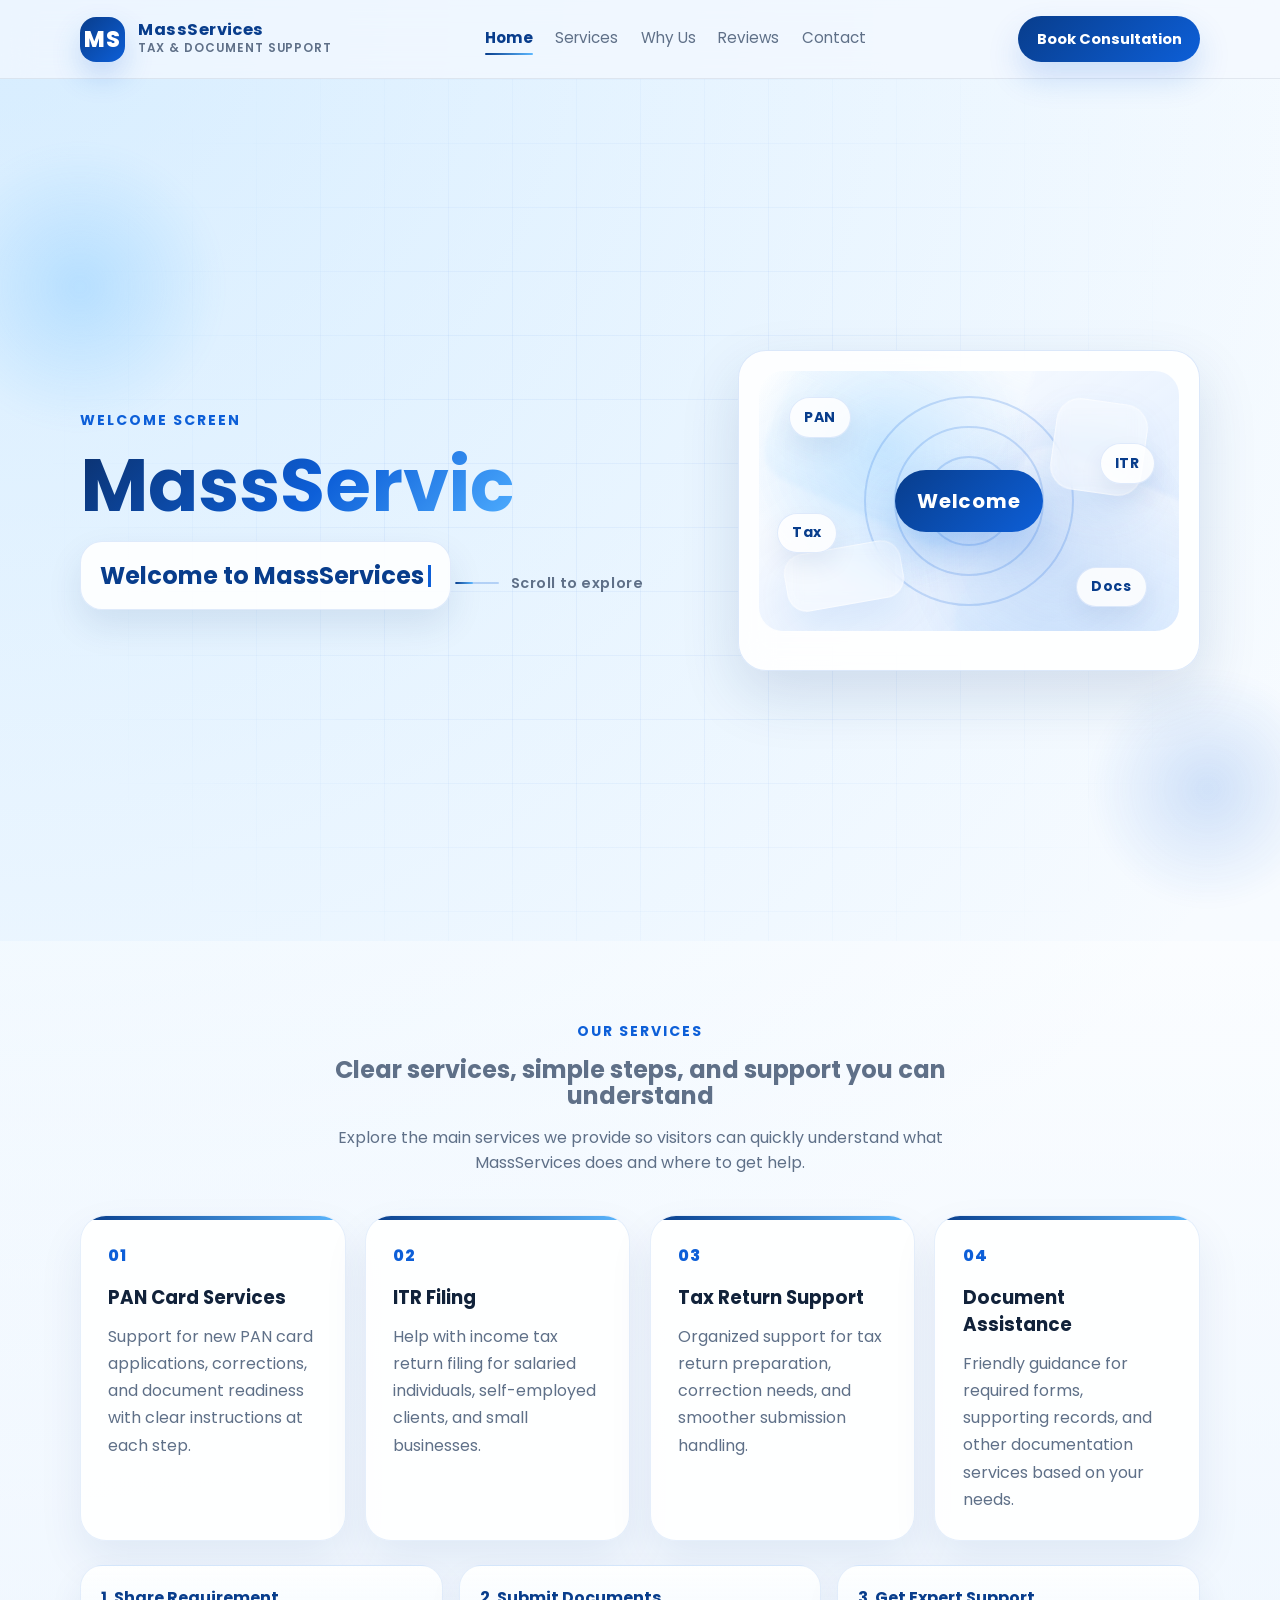
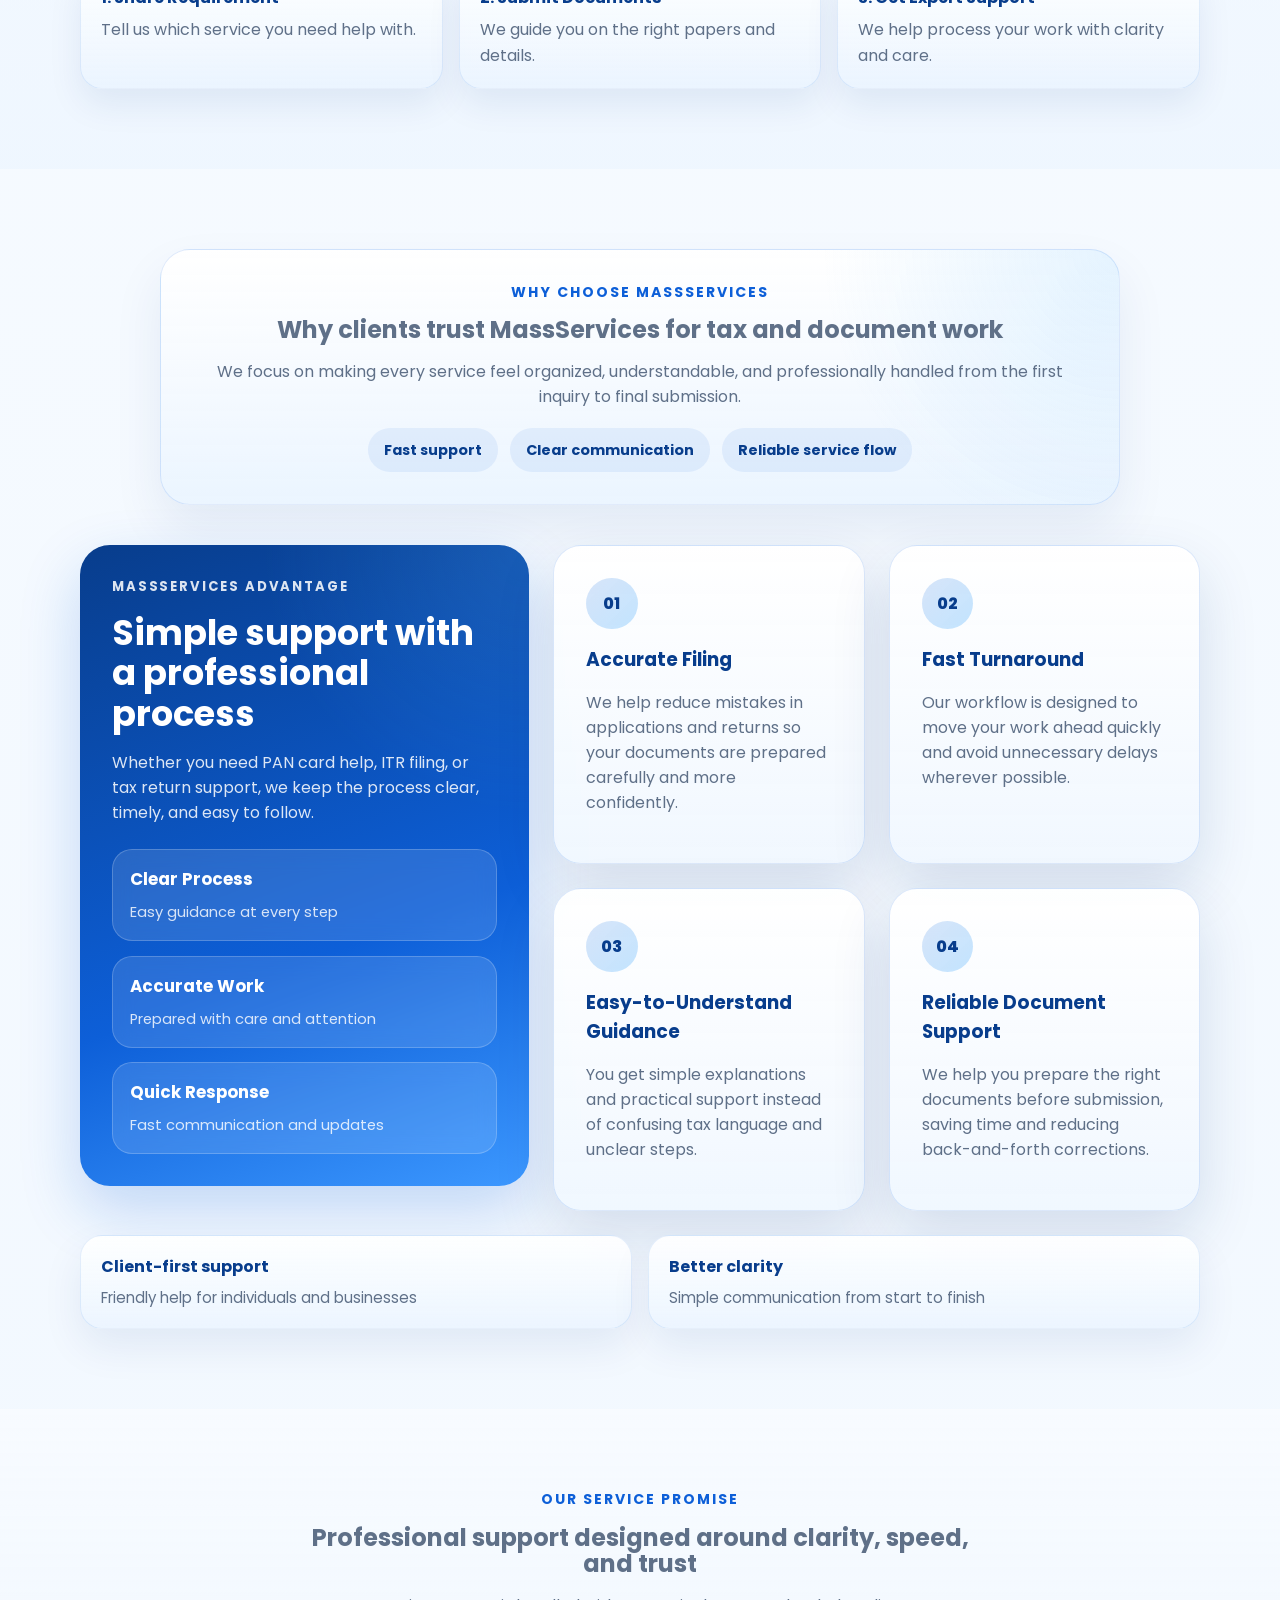
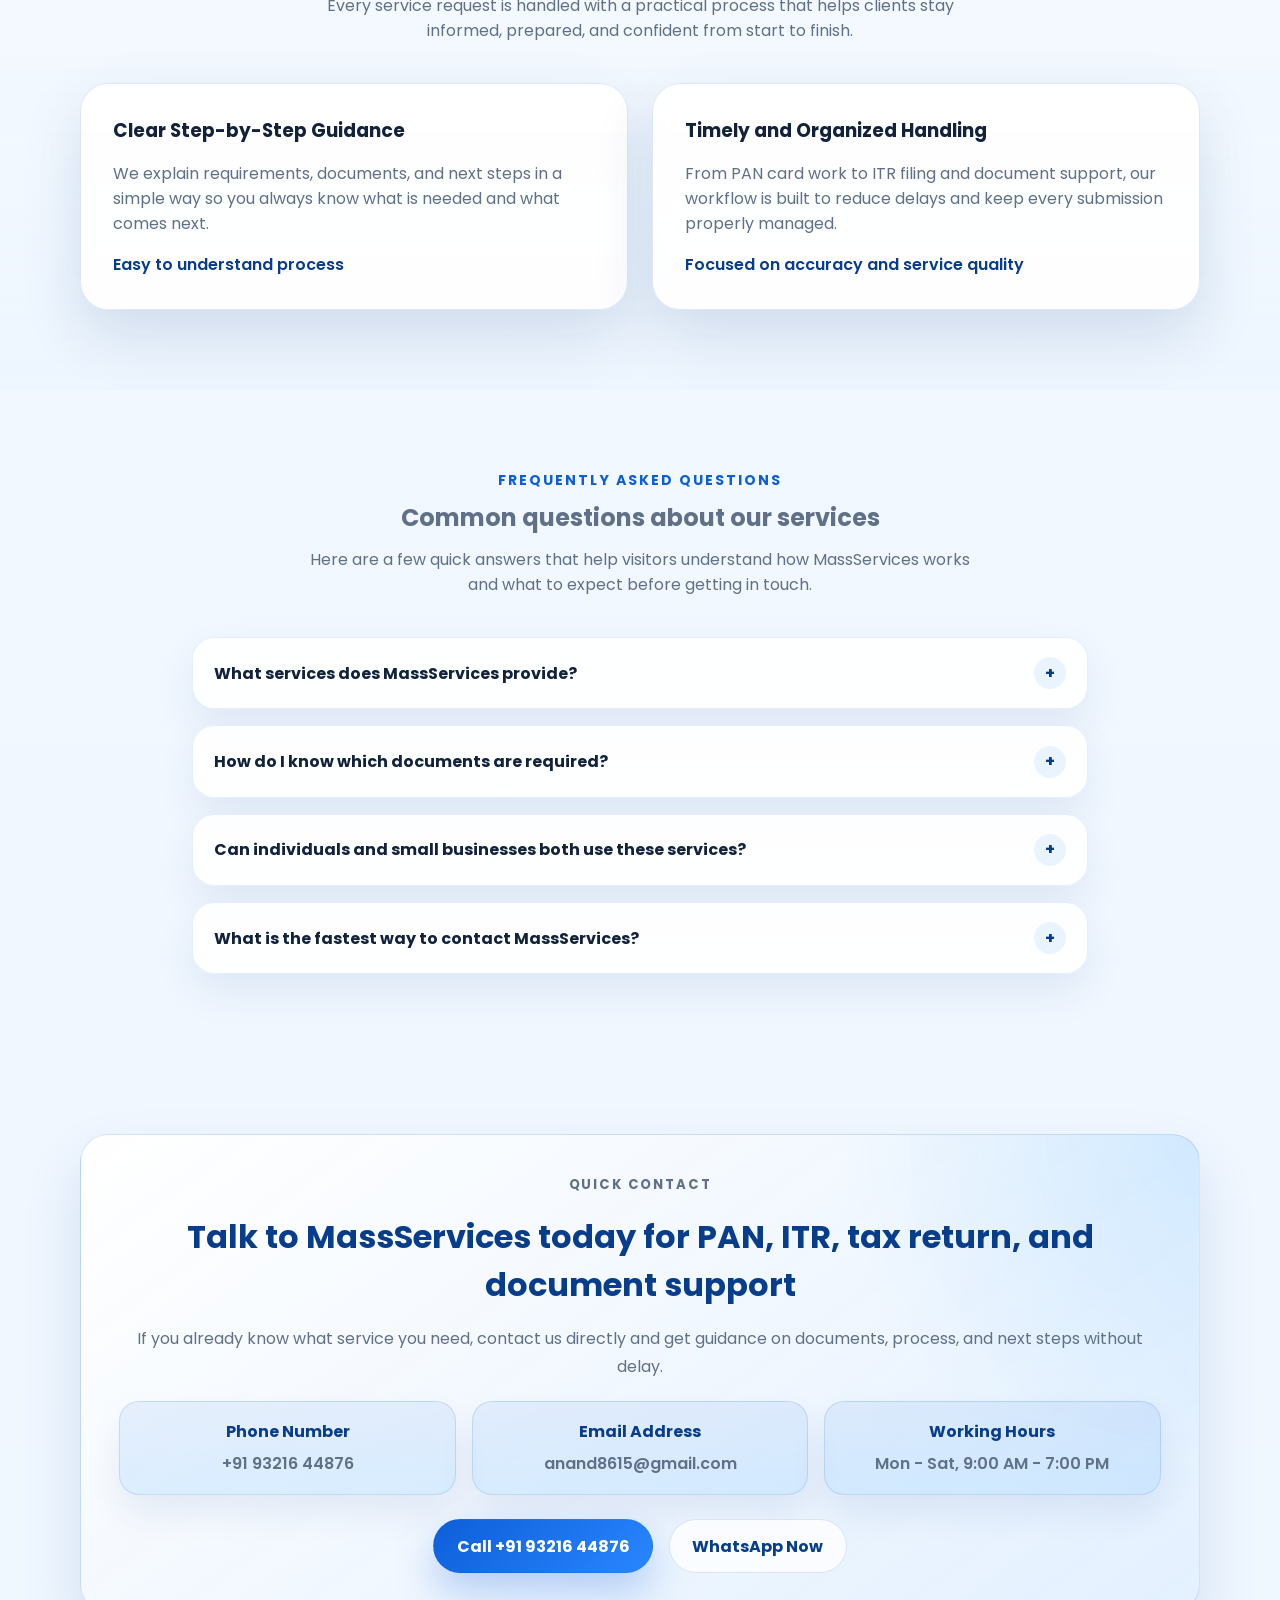
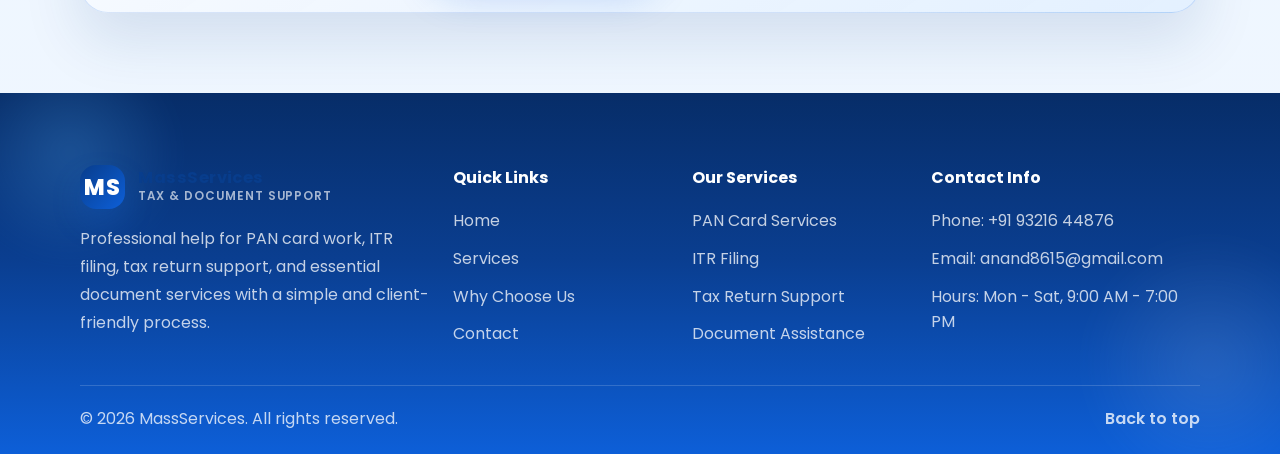
==== commit 367ff117: "mobile-friendly-nav-bar-update" ====
--- a/index.html
+++ b/index.html
@@ -30,6 +30,11 @@
           <small>Tax & Document Support</small>
         </span>
       </a>
+      <button class="nav-toggle" type="button" aria-expanded="false" aria-label="Open menu">
+        <span></span>
+        <span></span>
+        <span></span>
+      </button>
       <nav class="nav-links" aria-label="Primary">
         <a href="#home">Home</a>
         <a href="#services">Services</a>
@@ -448,6 +453,8 @@
 
     const revealItems = document.querySelectorAll("[data-reveal]");
     const navLinks = document.querySelectorAll(".nav-links a");
+    const navLinksWrap = document.querySelector(".nav-links");
+    const navToggle = document.querySelector(".nav-toggle");
     const sections = document.querySelectorAll("main section[id]");
     const faqButtons = document.querySelectorAll(".faq-question");
     const header = document.querySelector(".site-header");
@@ -489,6 +496,22 @@
       sectionObserver.observe(section);
     });
 
+    if (navToggle && navLinksWrap) {
+      navToggle.addEventListener("click", () => {
+        const isOpen = navLinksWrap.classList.toggle("is-open");
+        navToggle.classList.toggle("is-open", isOpen);
+        navToggle.setAttribute("aria-expanded", String(isOpen));
+      });
+
+      navLinks.forEach((link) => {
+        link.addEventListener("click", () => {
+          navLinksWrap.classList.remove("is-open");
+          navToggle.classList.remove("is-open");
+          navToggle.setAttribute("aria-expanded", "false");
+        });
+      });
+    }
+
     faqButtons.forEach((button) => {
       button.addEventListener("click", () => {
         const item = button.closest(".faq-item");
--- a/style.css
+++ b/style.css
@@ -65,6 +65,7 @@
   justify-content: space-between;
   padding: 1rem 0;
   gap: 1rem;
+  position: relative;
 }
 
 .brand {
@@ -113,6 +114,41 @@
   gap: 1.4rem;
   font-size: 0.95rem;
   color: var(--muted);
+}
+
+.nav-toggle {
+  display: none;
+  width: 3rem;
+  height: 3rem;
+  align-items: center;
+  justify-content: center;
+  flex-direction: column;
+  gap: 0.3rem;
+  border: 1px solid rgba(13, 95, 216, 0.14);
+  border-radius: 16px;
+  background: rgba(255, 255, 255, 0.88);
+  box-shadow: 0 12px 24px rgba(12, 54, 122, 0.08);
+  cursor: pointer;
+}
+
+.nav-toggle span {
+  width: 1.2rem;
+  height: 2px;
+  border-radius: 999px;
+  background: var(--primary-dark);
+  transition: transform 0.25s ease, opacity 0.25s ease;
+}
+
+.nav-toggle.is-open span:nth-child(1) {
+  transform: translateY(5px) rotate(45deg);
+}
+
+.nav-toggle.is-open span:nth-child(2) {
+  opacity: 0;
+}
+
+.nav-toggle.is-open span:nth-child(3) {
+  transform: translateY(-5px) rotate(-45deg);
 }
 
 .nav-links a {
@@ -1260,6 +1296,12 @@
     max-width: 100%;
   }
 
+  .features-heading-card,
+  .features-highlight,
+  .contact-panel-wide {
+    padding: 1.6rem;
+  }
+
   .services-grid,
   .process-strip {
     grid-template-columns: 1fr 1fr;
@@ -1273,6 +1315,16 @@
     min-height: auto;
   }
 
+  .hero-copy {
+    max-width: 100%;
+    text-align: center;
+  }
+
+  .typed-wrap,
+  .scroll-cue {
+    justify-content: center;
+  }
+
   .floating-tag {
     font-size: 0.8rem;
   }
@@ -1287,19 +1339,67 @@
 }
 
 @media (max-width: 640px) {
+  html,
+  body {
+    overflow-x: hidden;
+  }
+
   .nav {
-    flex-direction: column;
-    align-items: stretch;
+    display: grid;
+    grid-template-columns: 1fr auto;
+    align-items: center;
+    padding: 0.9rem 0;
+  }
+
+  .brand {
+    justify-content: flex-start;
+  }
+
+  .nav-toggle {
+    display: inline-flex;
   }
 
   .nav-links {
-    flex-wrap: wrap;
-    gap: 0.9rem 1rem;
+    display: grid;
+    grid-column: 1 / -1;
+    max-height: 0;
+    overflow: hidden;
+    gap: 0;
+    margin-top: 0;
+    padding: 0;
+    border-radius: 22px;
+    background: rgba(255, 255, 255, 0.94);
+    border: 1px solid rgba(13, 95, 216, 0.12);
+    box-shadow: 0 18px 40px rgba(12, 54, 122, 0.1);
+    transition: max-height 0.3s ease, padding 0.3s ease, margin-top 0.3s ease;
+    text-align: left;
+  }
+
+  .nav-links.is-open {
+    max-height: 24rem;
+    margin-top: 0.9rem;
+    padding: 0.55rem;
+  }
+
+  .nav-links a {
+    display: block;
+    padding: 0.9rem 0.95rem;
+    border-radius: 16px;
+  }
+
+  .nav-links a::after {
+    display: none;
+  }
+
+  .nav-links a.is-active {
+    background: rgba(13, 95, 216, 0.08);
   }
 
   .nav-cta {
+    grid-column: 1 / -1;
     margin-left: 0;
     width: 100%;
+    margin-top: 0.85rem;
   }
 
   .container {
@@ -1315,6 +1415,35 @@
     padding: 3.4rem 0;
   }
 
+  .hero-copy {
+    text-align: center;
+  }
+
+  .eyebrow {
+    margin-bottom: 0.75rem;
+  }
+
+  .hero h1,
+  .section-heading h2,
+  .contact-panel h3 {
+    line-height: 1.15;
+  }
+
+  .typed-wrap {
+    width: 100%;
+    min-height: 3.4rem;
+    padding: 0.95rem 1rem;
+  }
+
+  .typed-text {
+    font-size: 1rem;
+  }
+
+  .scroll-cue {
+    justify-content: center;
+    margin-top: 1rem;
+  }
+
   .hero-card,
   .service-showcase,
   .feature-card,
@@ -1323,18 +1452,68 @@
     border-radius: 22px;
   }
 
+  .features-heading-card,
+  .features-highlight,
+  .feature-card,
+  .testimonial-card,
+  .contact-panel-wide,
+  .service-showcase,
+  .faq-item {
+    padding: 1.25rem;
+  }
+
   .services-grid,
   .process-strip {
     grid-template-columns: 1fr;
   }
 
-  .typed-wrap {
-    width: 100%;
-    min-height: 3.4rem;
-  }
-
   .hero-visual {
-    min-height: 210px;
+    min-height: 200px;
+  }
+
+  .ring-one {
+    width: 170px;
+    height: 170px;
+  }
+
+  .ring-two {
+    width: 120px;
+    height: 120px;
+  }
+
+  .ring-three {
+    width: 72px;
+    height: 72px;
+  }
+
+  .hero-center-badge {
+    padding: 0.85rem 1.1rem;
+    font-size: 1rem;
+  }
+
+  .floating-tag {
+    padding: 0.45rem 0.7rem;
+    font-size: 0.74rem;
+  }
+
+  .tag-one {
+    top: 18px;
+    left: 14px;
+  }
+
+  .tag-two {
+    top: 52px;
+    right: 14px;
+  }
+
+  .tag-three {
+    bottom: 58px;
+    left: 10px;
+  }
+
+  .tag-four {
+    right: 16px;
+    bottom: 16px;
   }
 
   .panel-one,
@@ -1355,4 +1534,17 @@
   .contact-panel-actions {
     grid-template-columns: 1fr;
   }
-}
+
+  .contact-panel-actions .btn {
+    width: 100%;
+  }
+
+  .faq-question {
+    padding: 1rem 1.05rem;
+    font-size: 0.95rem;
+  }
+
+  .faq-answer p {
+    padding: 0 1.05rem 1.05rem;
+  }
+}
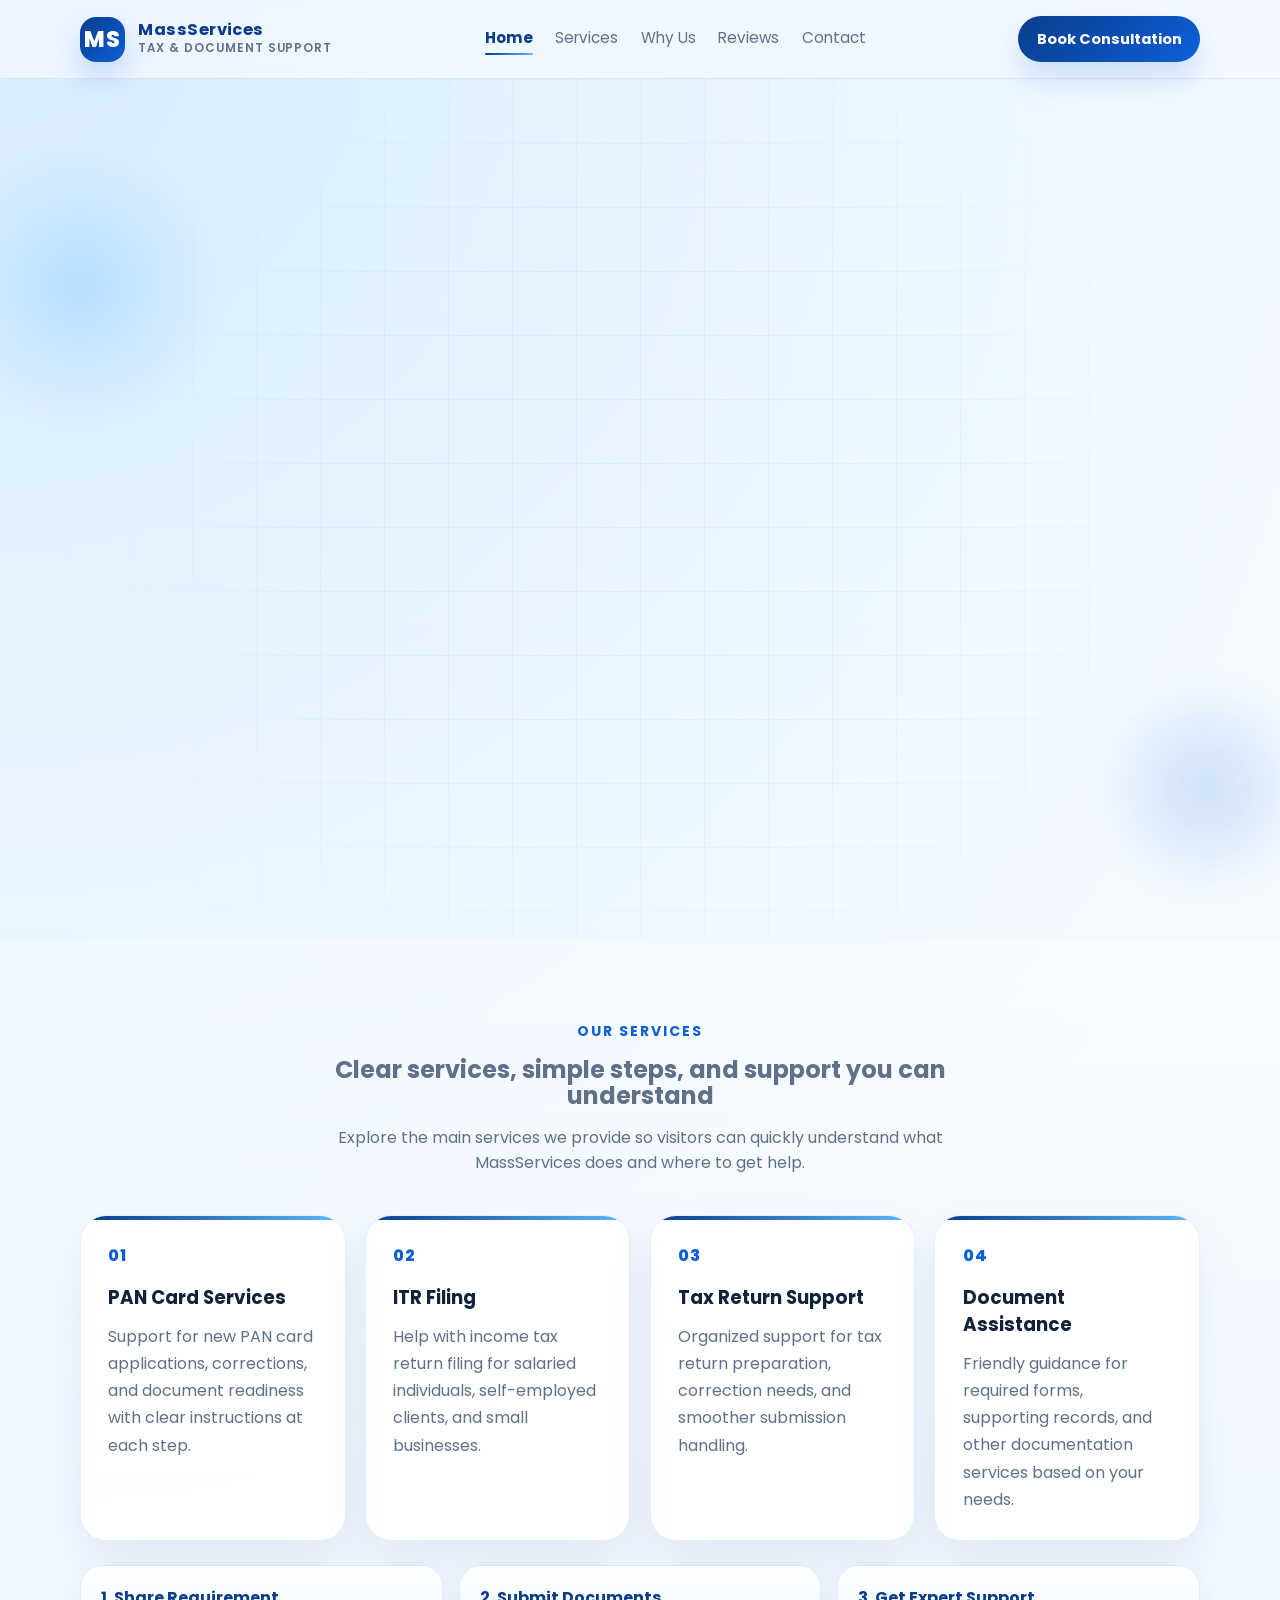
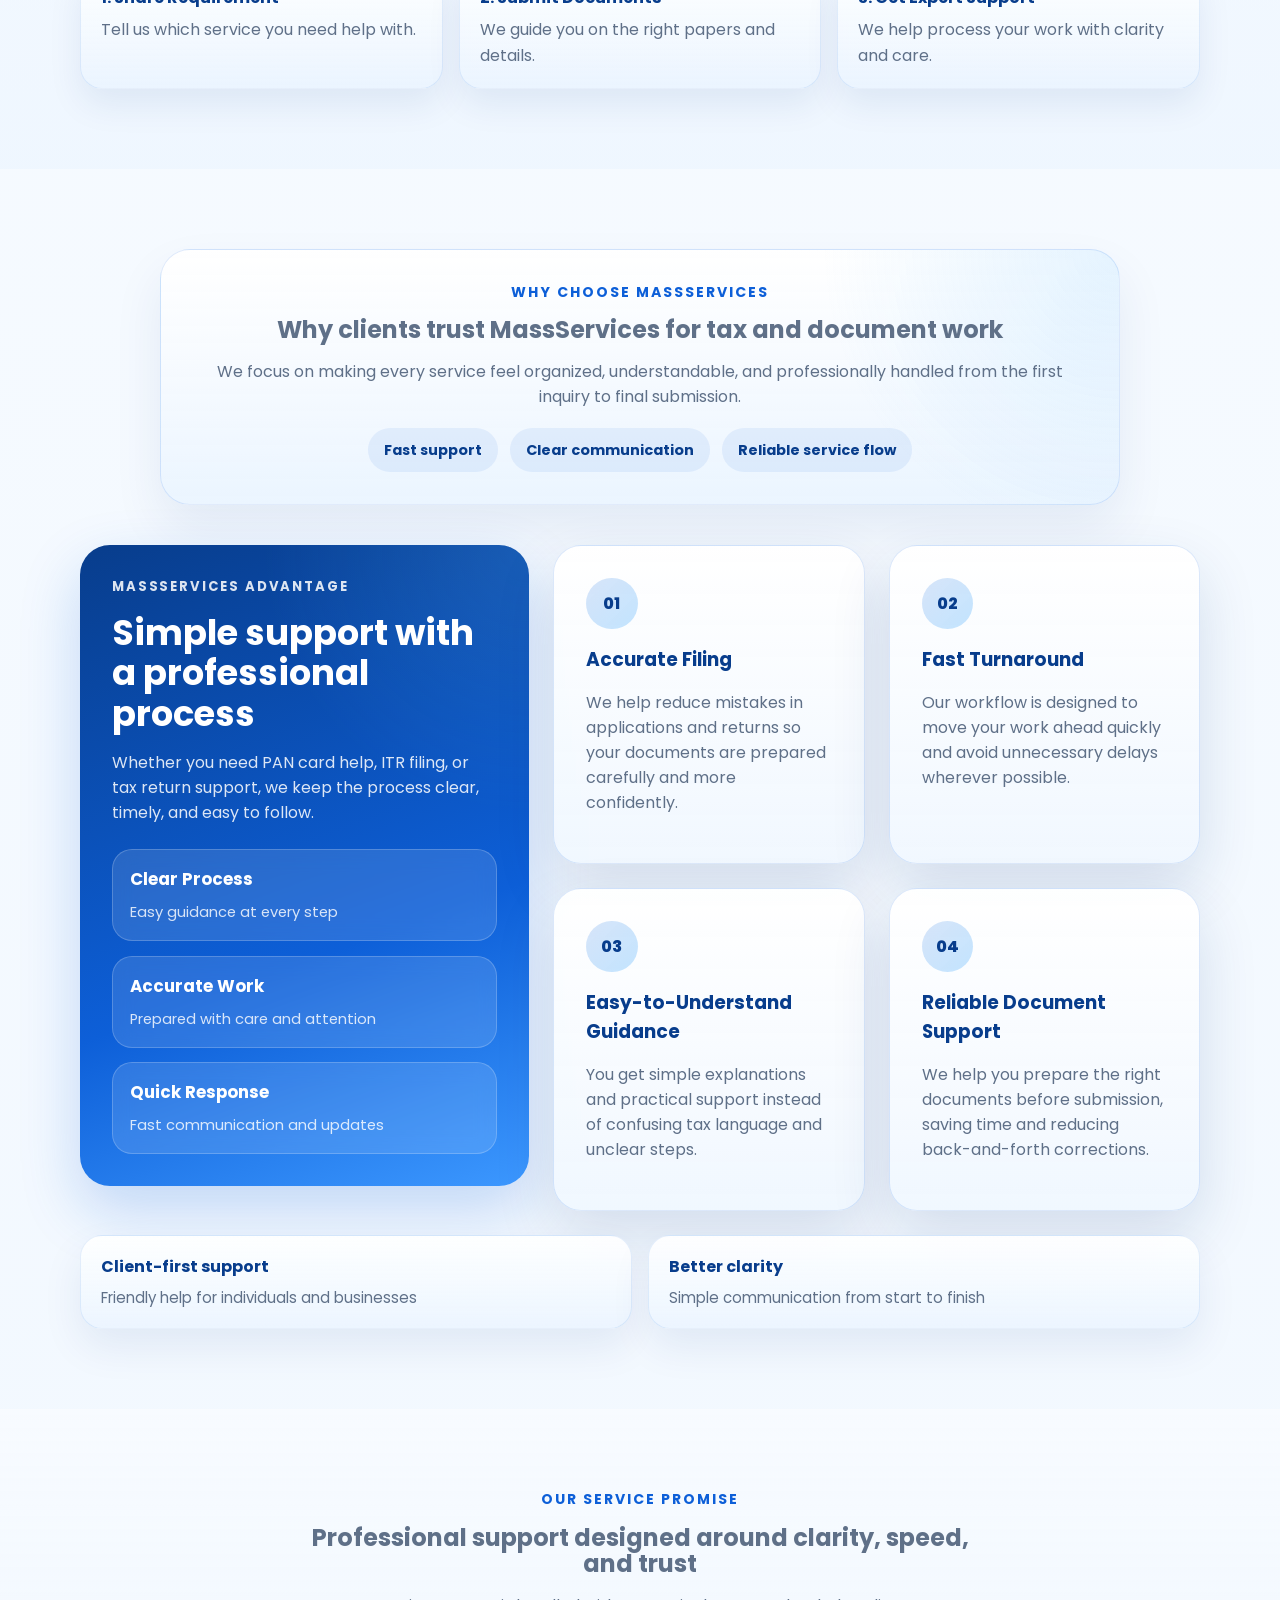
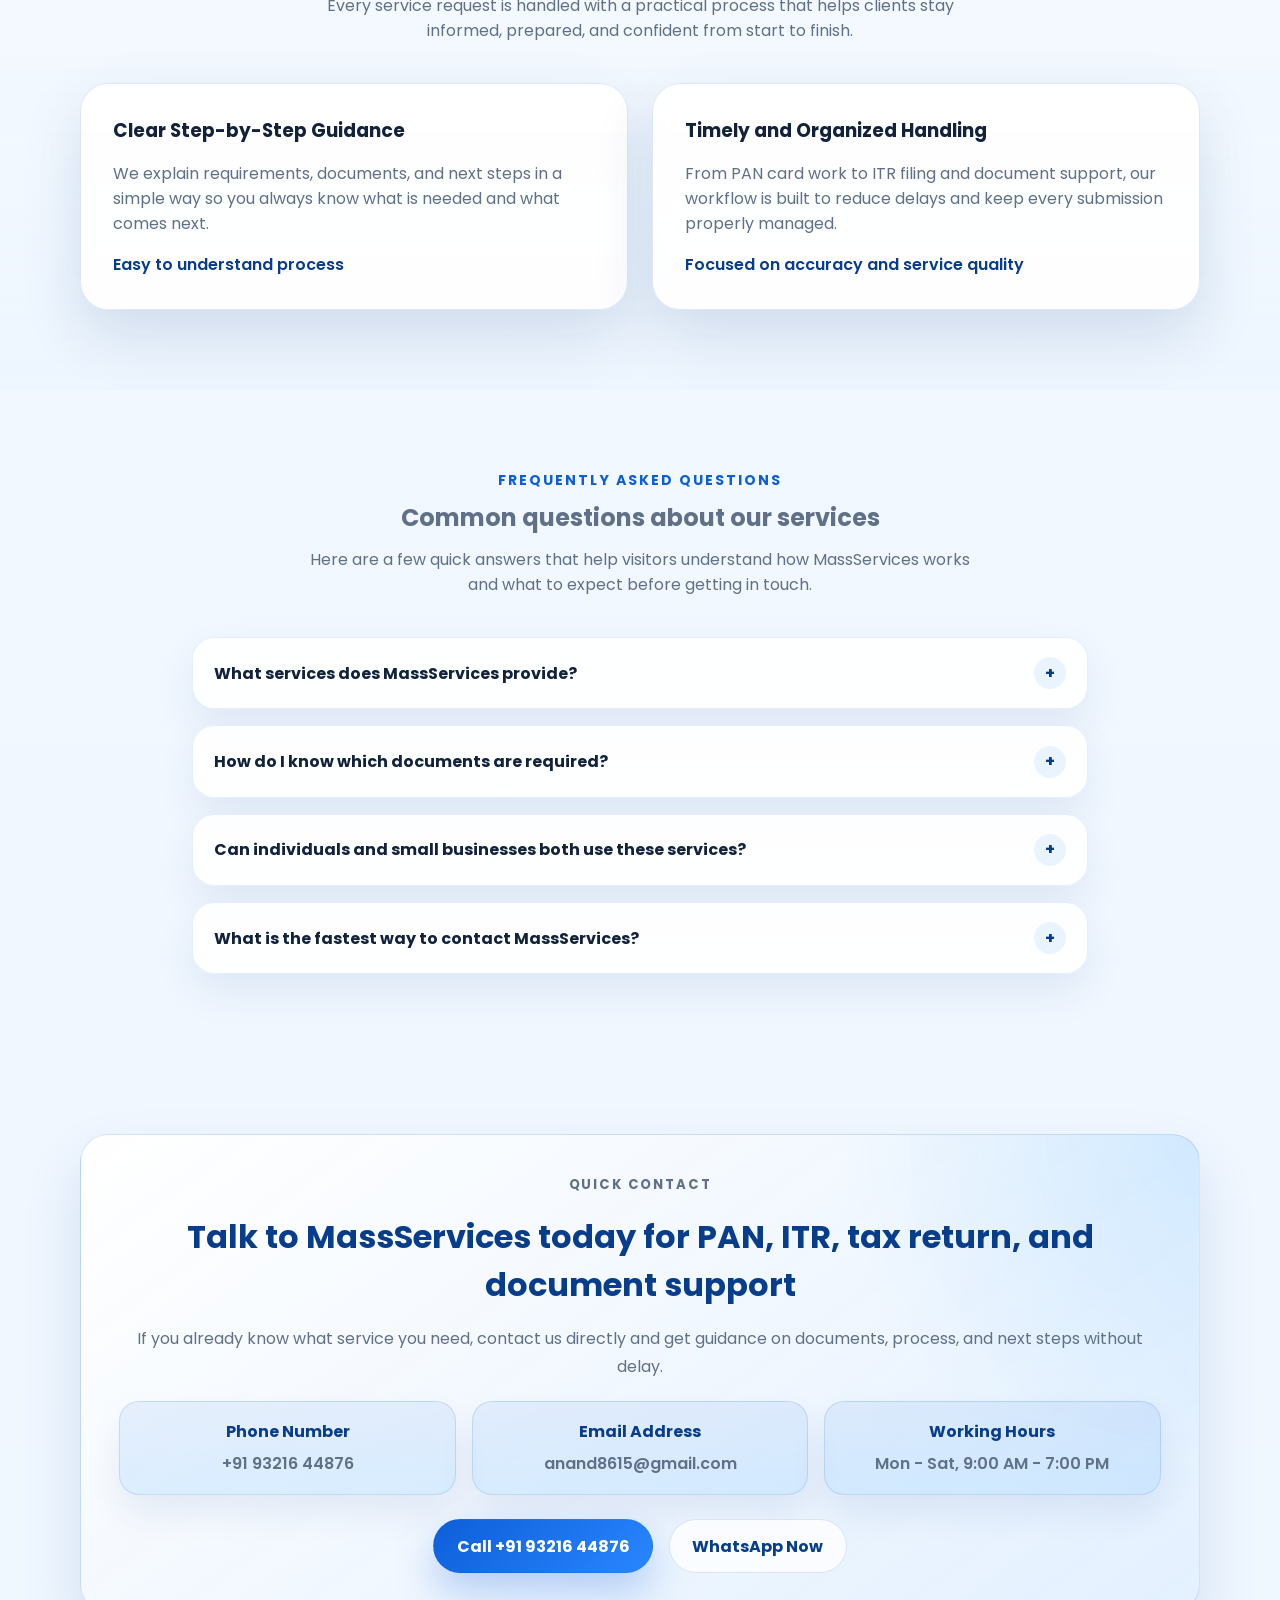
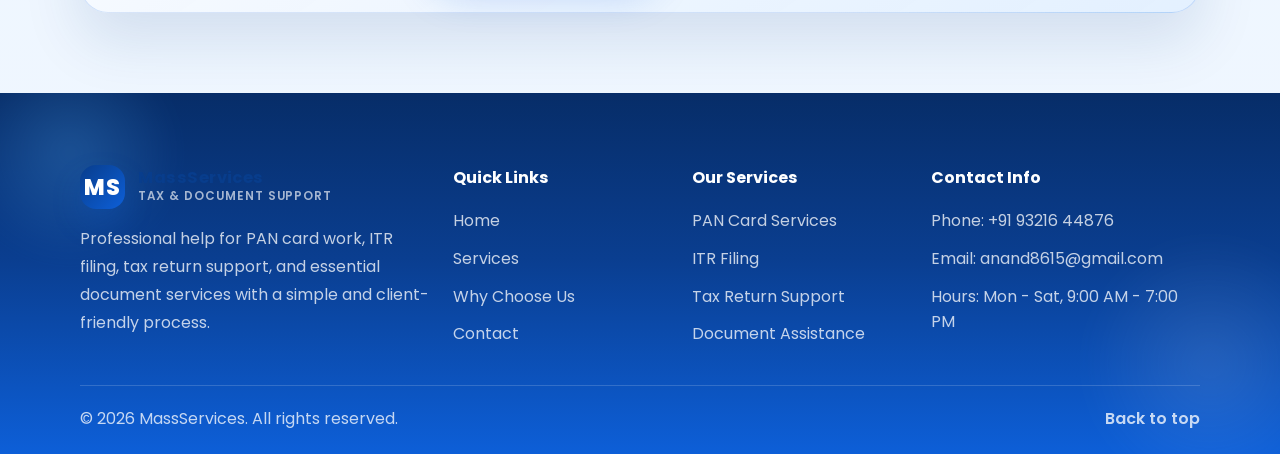
==== commit 8e46489f: "mobile-friendly-nav-bar-update-2" ====
--- a/index.html
+++ b/index.html
@@ -35,14 +35,17 @@
         <span></span>
         <span></span>
       </button>
-      <nav class="nav-links" aria-label="Primary">
-        <a href="#home">Home</a>
-        <a href="#services">Services</a>
-        <a href="#features">Why Us</a>
-        <a href="#testimonials">Reviews</a>
-        <a href="#contact">Contact</a>
-      </nav>
-      <a class="nav-cta" href="#contact">Book Consultation</a>
+      <div class="nav-menu">
+        <nav class="nav-links" aria-label="Primary">
+          <a href="#home">Home</a>
+          <a href="#services">Services</a>
+          <a href="#features">Why Us</a>
+          <a href="#testimonials">Reviews</a>
+          <a href="#contact">Contact</a>
+        </nav>
+        <a class="nav-cta" href="#contact">Book Consultation</a>
+      </div>
+      <div class="nav-backdrop" aria-hidden="true"></div>
     </div>
   </header>
 
@@ -453,8 +456,9 @@
 
     const revealItems = document.querySelectorAll("[data-reveal]");
     const navLinks = document.querySelectorAll(".nav-links a");
-    const navLinksWrap = document.querySelector(".nav-links");
+    const navMenu = document.querySelector(".nav-menu");
     const navToggle = document.querySelector(".nav-toggle");
+    const navBackdrop = document.querySelector(".nav-backdrop");
     const sections = document.querySelectorAll("main section[id]");
     const faqButtons = document.querySelectorAll(".faq-question");
     const header = document.querySelector(".site-header");
@@ -496,19 +500,42 @@
       sectionObserver.observe(section);
     });
 
-    if (navToggle && navLinksWrap) {
+    if (navToggle && navMenu) {
+      const closeMenu = () => {
+        navMenu.classList.remove("is-open");
+        navToggle.classList.remove("is-open");
+        navToggle.setAttribute("aria-expanded", "false");
+        document.body.classList.remove("menu-open");
+      };
+
       navToggle.addEventListener("click", () => {
-        const isOpen = navLinksWrap.classList.toggle("is-open");
+        const isOpen = !navMenu.classList.contains("is-open");
+        navMenu.classList.toggle("is-open", isOpen);
         navToggle.classList.toggle("is-open", isOpen);
         navToggle.setAttribute("aria-expanded", String(isOpen));
+        document.body.classList.toggle("menu-open", isOpen);
       });
 
       navLinks.forEach((link) => {
         link.addEventListener("click", () => {
-          navLinksWrap.classList.remove("is-open");
-          navToggle.classList.remove("is-open");
-          navToggle.setAttribute("aria-expanded", "false");
+          closeMenu();
         });
+      });
+
+      if (navBackdrop) {
+        navBackdrop.addEventListener("click", closeMenu);
+      }
+
+      window.addEventListener("resize", () => {
+        if (window.innerWidth > 640) {
+          closeMenu();
+        }
+      });
+
+      document.addEventListener("keydown", (event) => {
+        if (event.key === "Escape") {
+          closeMenu();
+        }
       });
     }
 
--- a/style.css
+++ b/style.css
@@ -28,6 +28,10 @@
     linear-gradient(180deg, #f9fcff 0%, #eef6ff 100%);
 }
 
+body.menu-open {
+  overflow: hidden;
+}
+
 a {
   color: inherit;
   text-decoration: none;
@@ -114,6 +118,14 @@
   gap: 1.4rem;
   font-size: 0.95rem;
   color: var(--muted);
+}
+
+.nav-menu {
+  display: contents;
+}
+
+.nav-backdrop {
+  display: none;
 }
 
 .nav-toggle {
@@ -1349,57 +1361,140 @@
     grid-template-columns: 1fr auto;
     align-items: center;
     padding: 0.9rem 0;
+    row-gap: 0;
   }
 
   .brand {
     justify-content: flex-start;
+    gap: 0.7rem;
+    min-width: 0;
+  }
+
+  .brand-mark {
+    width: 2.55rem;
+    height: 2.55rem;
+    border-radius: 14px;
+  }
+
+  .brand-text strong {
+    font-size: 0.95rem;
+  }
+
+  .brand-text small {
+    font-size: 0.64rem;
+    letter-spacing: 0.07em;
   }
 
   .nav-toggle {
     display: inline-flex;
+    width: 3.15rem;
+    height: 3.15rem;
+    border-radius: 18px;
+    border-color: rgba(13, 95, 216, 0.16);
+    background: linear-gradient(180deg, rgba(255, 255, 255, 0.98), rgba(232, 242, 255, 0.96));
+    box-shadow:
+      0 16px 30px rgba(12, 54, 122, 0.12),
+      inset 0 1px 0 rgba(255, 255, 255, 0.75);
+  }
+
+  .nav-menu {
+    position: absolute;
+    top: calc(100% + 0.7rem);
+    left: 0;
+    right: 0;
+    z-index: 12;
+    display: grid;
+    gap: 0.65rem;
+    padding: 0.7rem;
+    border-radius: 26px;
+    background:
+      linear-gradient(180deg, rgba(255, 255, 255, 0.98), rgba(236, 245, 255, 0.98));
+    border: 1px solid rgba(13, 95, 216, 0.12);
+    box-shadow:
+      0 26px 60px rgba(12, 54, 122, 0.18),
+      inset 0 1px 0 rgba(255, 255, 255, 0.85);
+    opacity: 0;
+    visibility: hidden;
+    pointer-events: none;
+    transform: translateY(-12px) scale(0.98);
+    transform-origin: top right;
+    transition:
+      opacity 0.26s ease,
+      transform 0.26s ease,
+      visibility 0.26s ease;
+  }
+
+  .nav-menu.is-open {
+    opacity: 1;
+    visibility: visible;
+    pointer-events: auto;
+    transform: translateY(0) scale(1);
+  }
+
+  .nav-backdrop {
+    display: block;
+    position: fixed;
+    inset: 0;
+    z-index: 11;
+    background: rgba(7, 27, 56, 0.22);
+    opacity: 0;
+    visibility: hidden;
+    pointer-events: none;
+    transition: opacity 0.26s ease, visibility 0.26s ease;
+  }
+
+  .nav-menu.is-open ~ .nav-backdrop {
+    opacity: 1;
+    visibility: visible;
+    pointer-events: auto;
   }
 
   .nav-links {
     display: grid;
-    grid-column: 1 / -1;
-    max-height: 0;
-    overflow: hidden;
-    gap: 0;
-    margin-top: 0;
-    padding: 0;
-    border-radius: 22px;
-    background: rgba(255, 255, 255, 0.94);
-    border: 1px solid rgba(13, 95, 216, 0.12);
-    box-shadow: 0 18px 40px rgba(12, 54, 122, 0.1);
-    transition: max-height 0.3s ease, padding 0.3s ease, margin-top 0.3s ease;
+    gap: 0.35rem;
     text-align: left;
   }
 
-  .nav-links.is-open {
-    max-height: 24rem;
-    margin-top: 0.9rem;
-    padding: 0.55rem;
-  }
-
   .nav-links a {
-    display: block;
-    padding: 0.9rem 0.95rem;
-    border-radius: 16px;
+    display: flex;
+    align-items: center;
+    min-height: 3.15rem;
+    padding: 0.92rem 1rem;
+    border-radius: 18px;
+    background: rgba(255, 255, 255, 0.72);
+    border: 1px solid rgba(13, 95, 216, 0.08);
+    font-weight: 600;
+    color: var(--text);
+    box-shadow: inset 0 1px 0 rgba(255, 255, 255, 0.75);
+    transition:
+      transform 0.2s ease,
+      background 0.2s ease,
+      border-color 0.2s ease,
+      color 0.2s ease;
   }
 
   .nav-links a::after {
     display: none;
   }
 
+  .nav-links a:hover,
   .nav-links a.is-active {
-    background: rgba(13, 95, 216, 0.08);
+    color: var(--primary-dark);
+    background: linear-gradient(135deg, rgba(13, 95, 216, 0.12), rgba(93, 184, 255, 0.16));
+    border-color: rgba(13, 95, 216, 0.16);
+    transform: translateX(3px);
   }
 
   .nav-cta {
-    grid-column: 1 / -1;
     margin-left: 0;
     width: 100%;
-    margin-top: 0.85rem;
+    margin-top: 0.25rem;
+    min-height: 3.25rem;
+    box-shadow: 0 16px 30px rgba(13, 95, 216, 0.18);
+  }
+
+  .site-header {
+    overflow: visible;
   }
 
   .container {
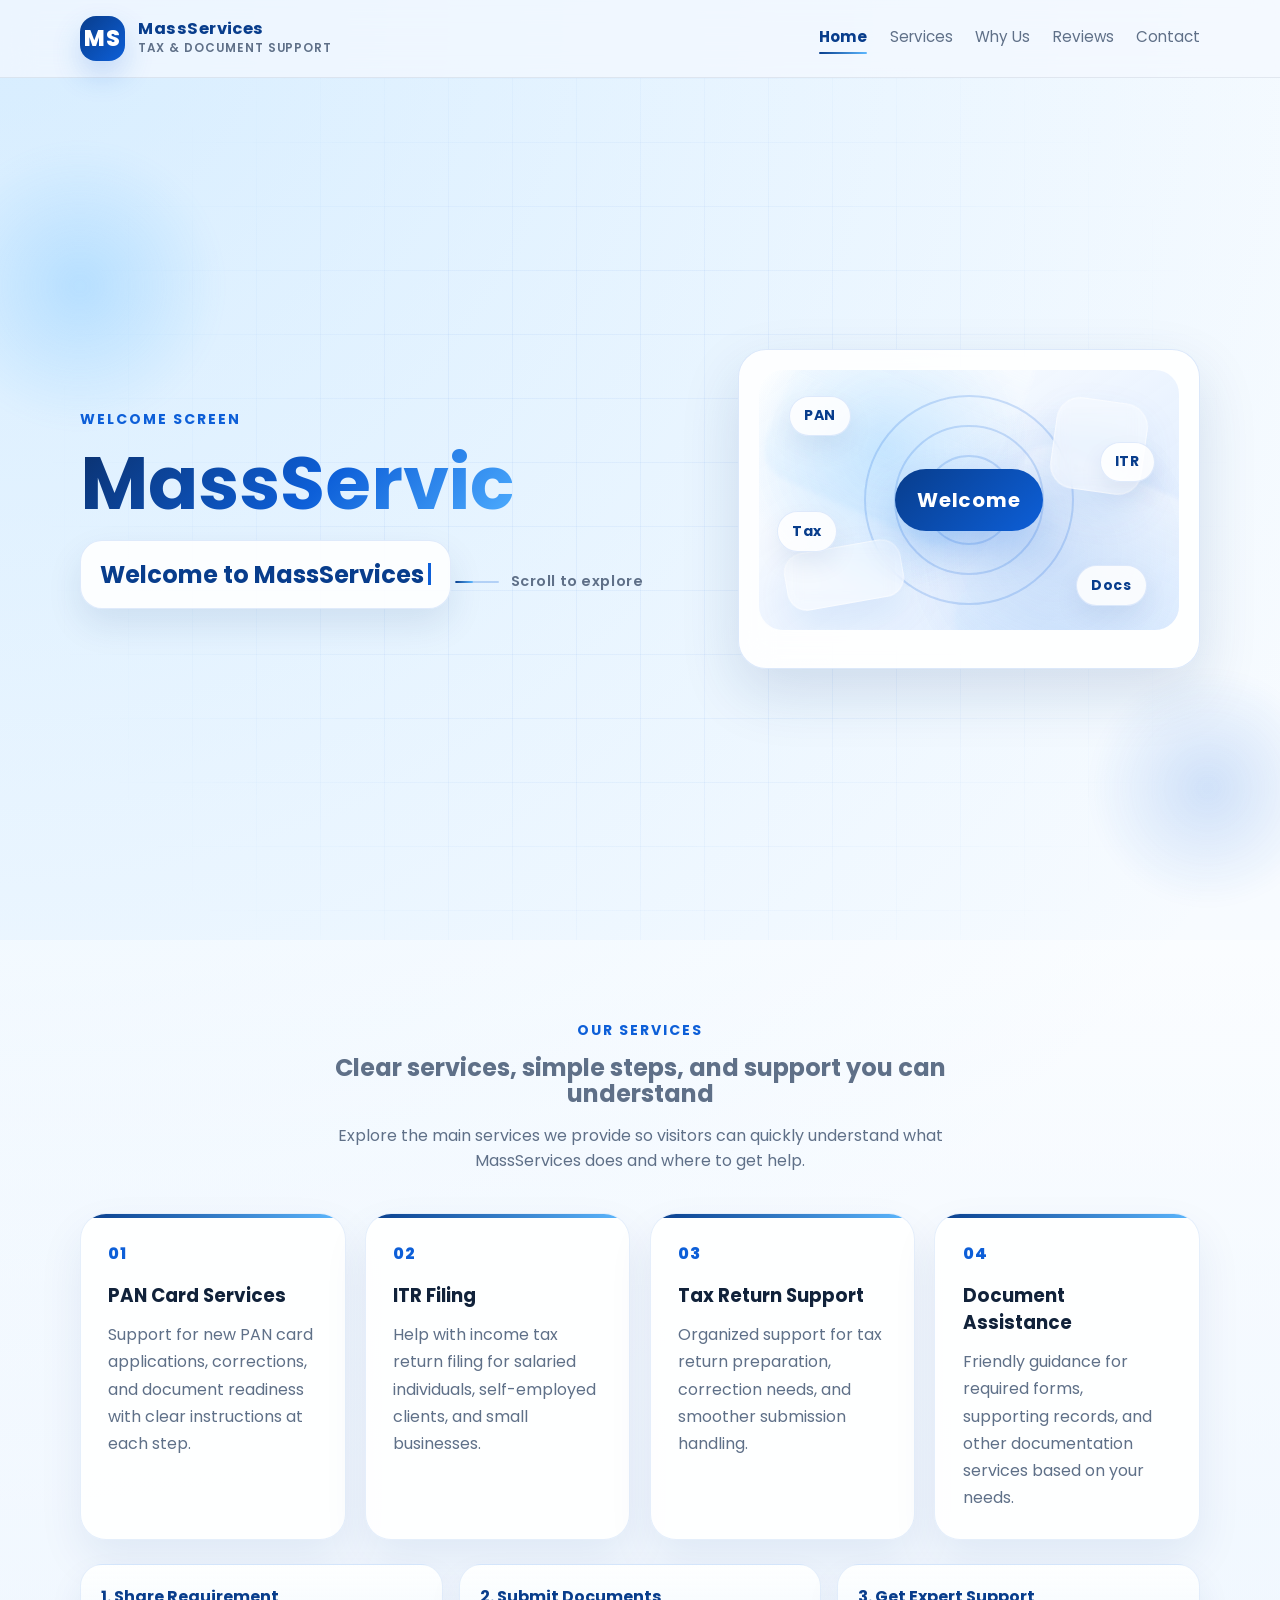
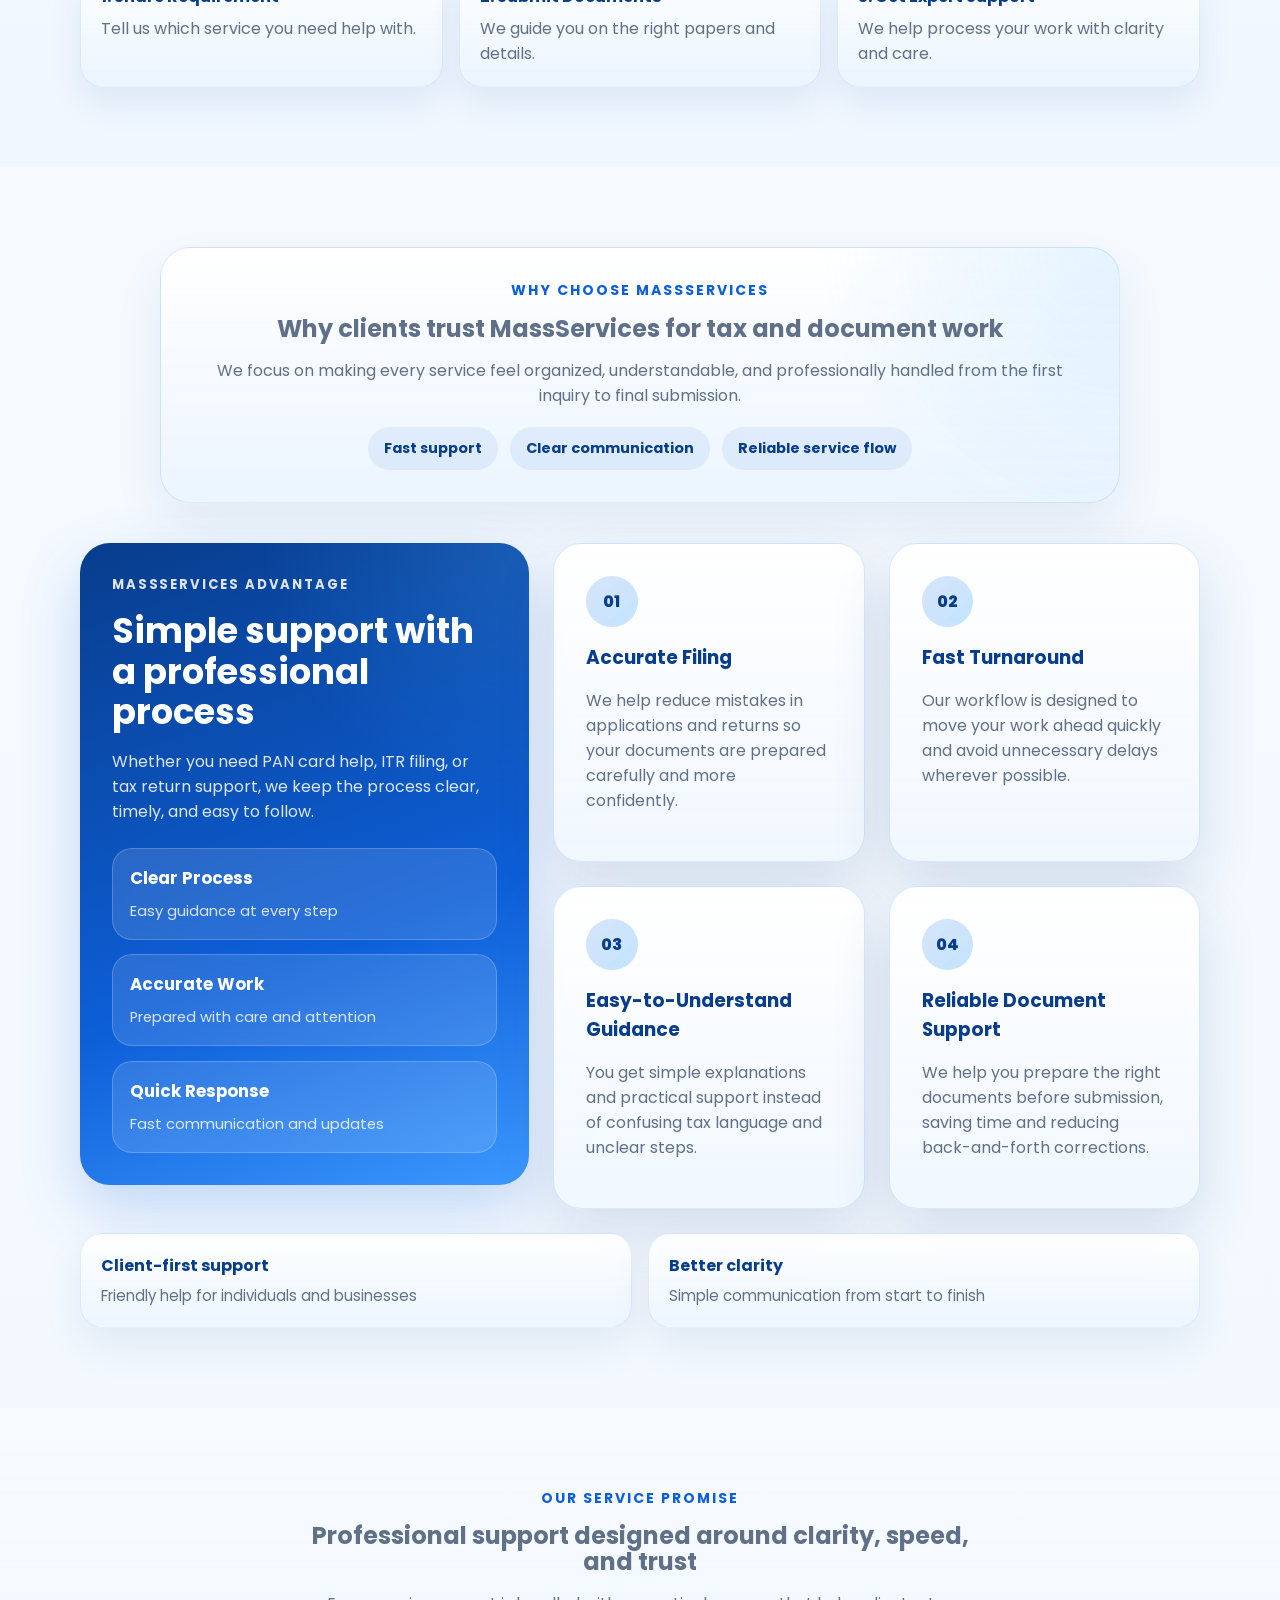
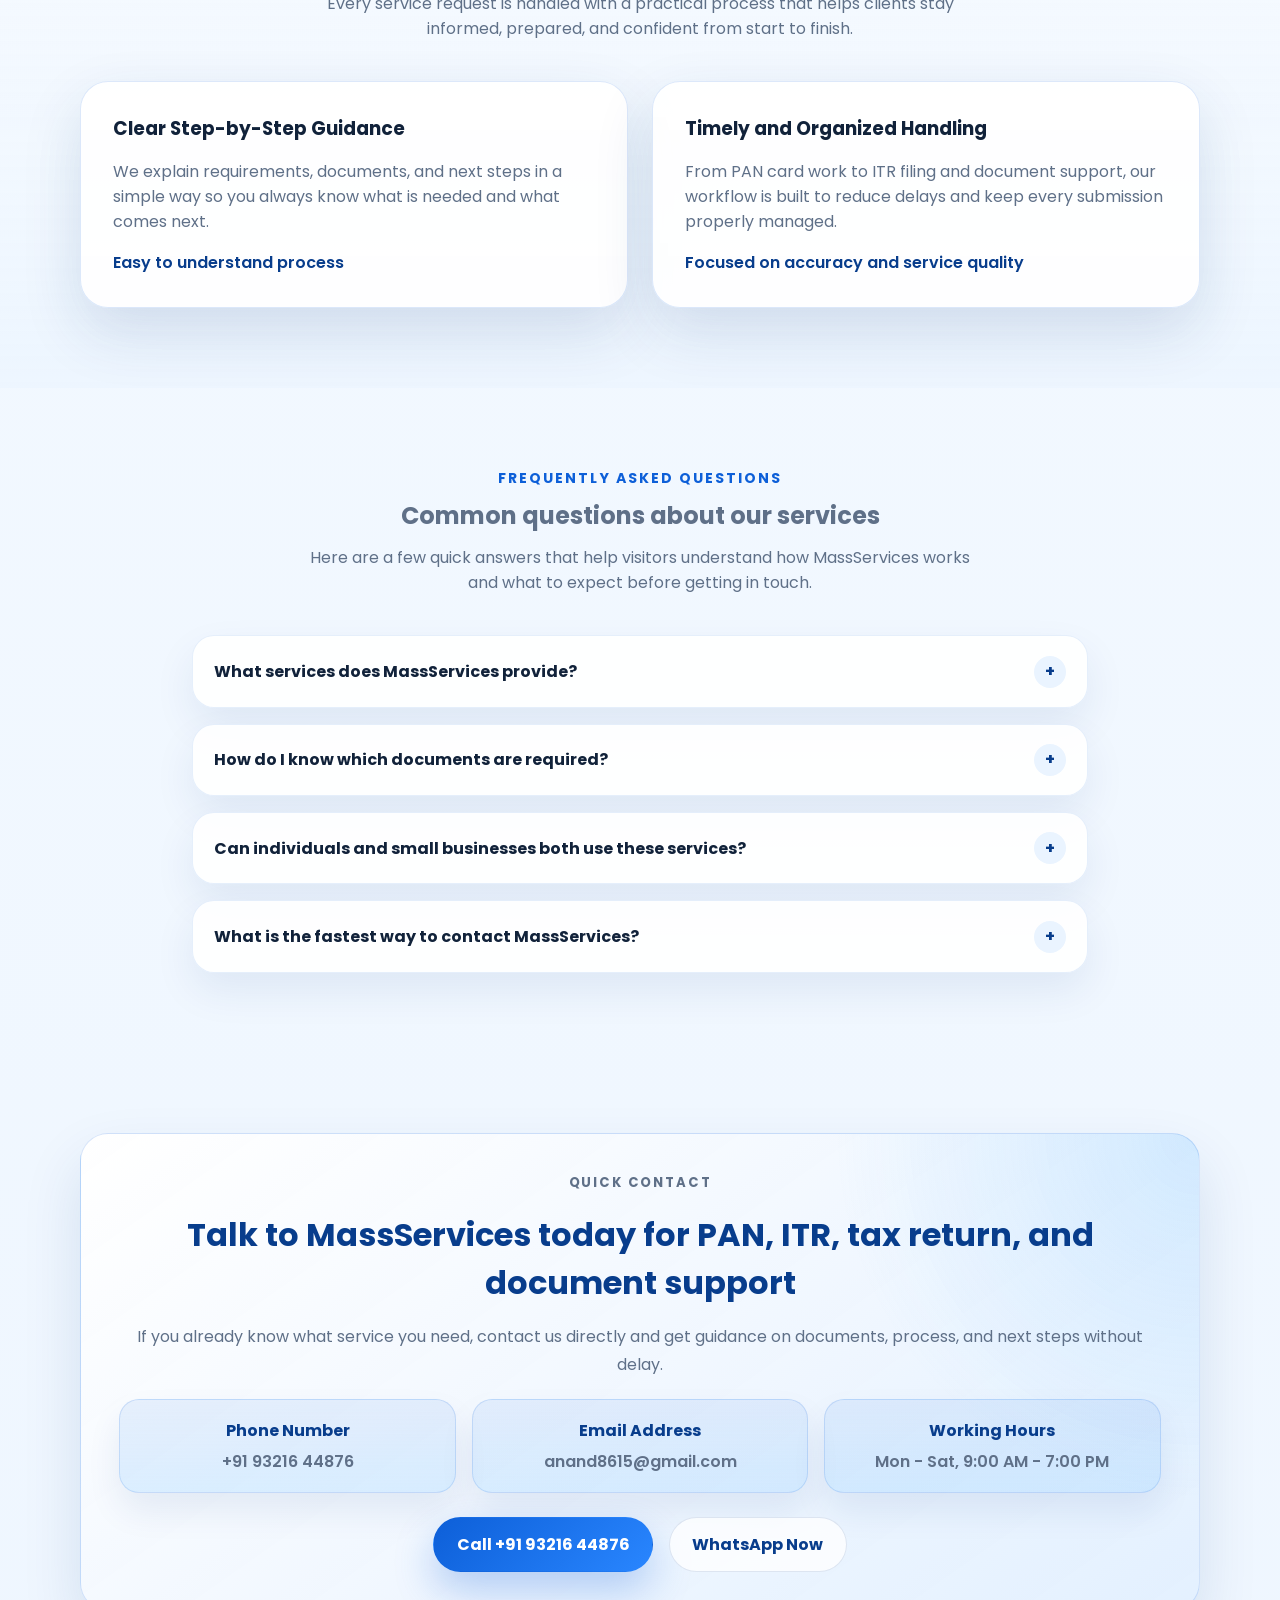
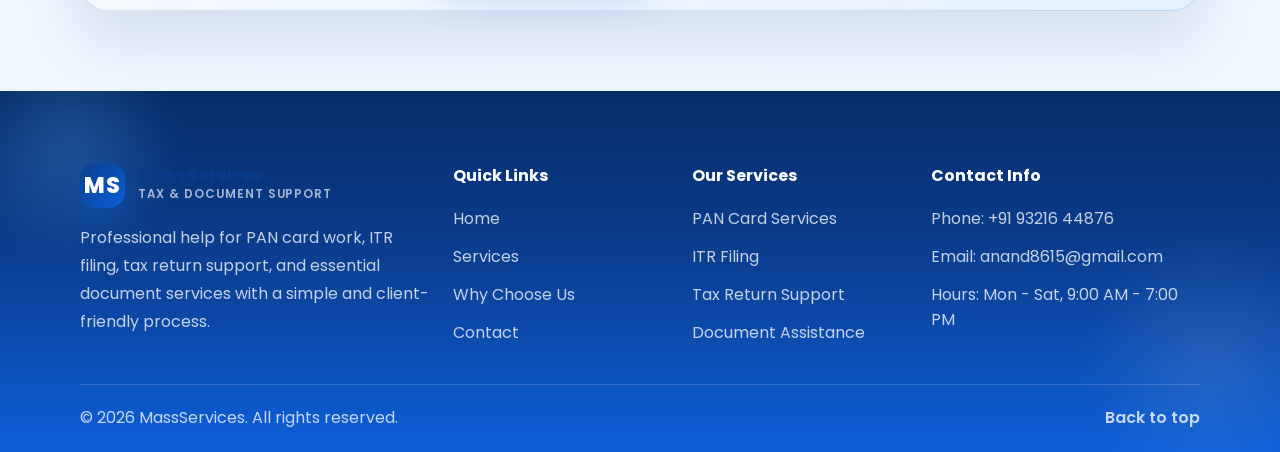
==== commit b7cce74c: "mobile-friendly-nav-bar-update-3" ====
--- a/index.html
+++ b/index.html
@@ -43,7 +43,6 @@
           <a href="#testimonials">Reviews</a>
           <a href="#contact">Contact</a>
         </nav>
-        <a class="nav-cta" href="#contact">Book Consultation</a>
       </div>
       <div class="nav-backdrop" aria-hidden="true"></div>
     </div>
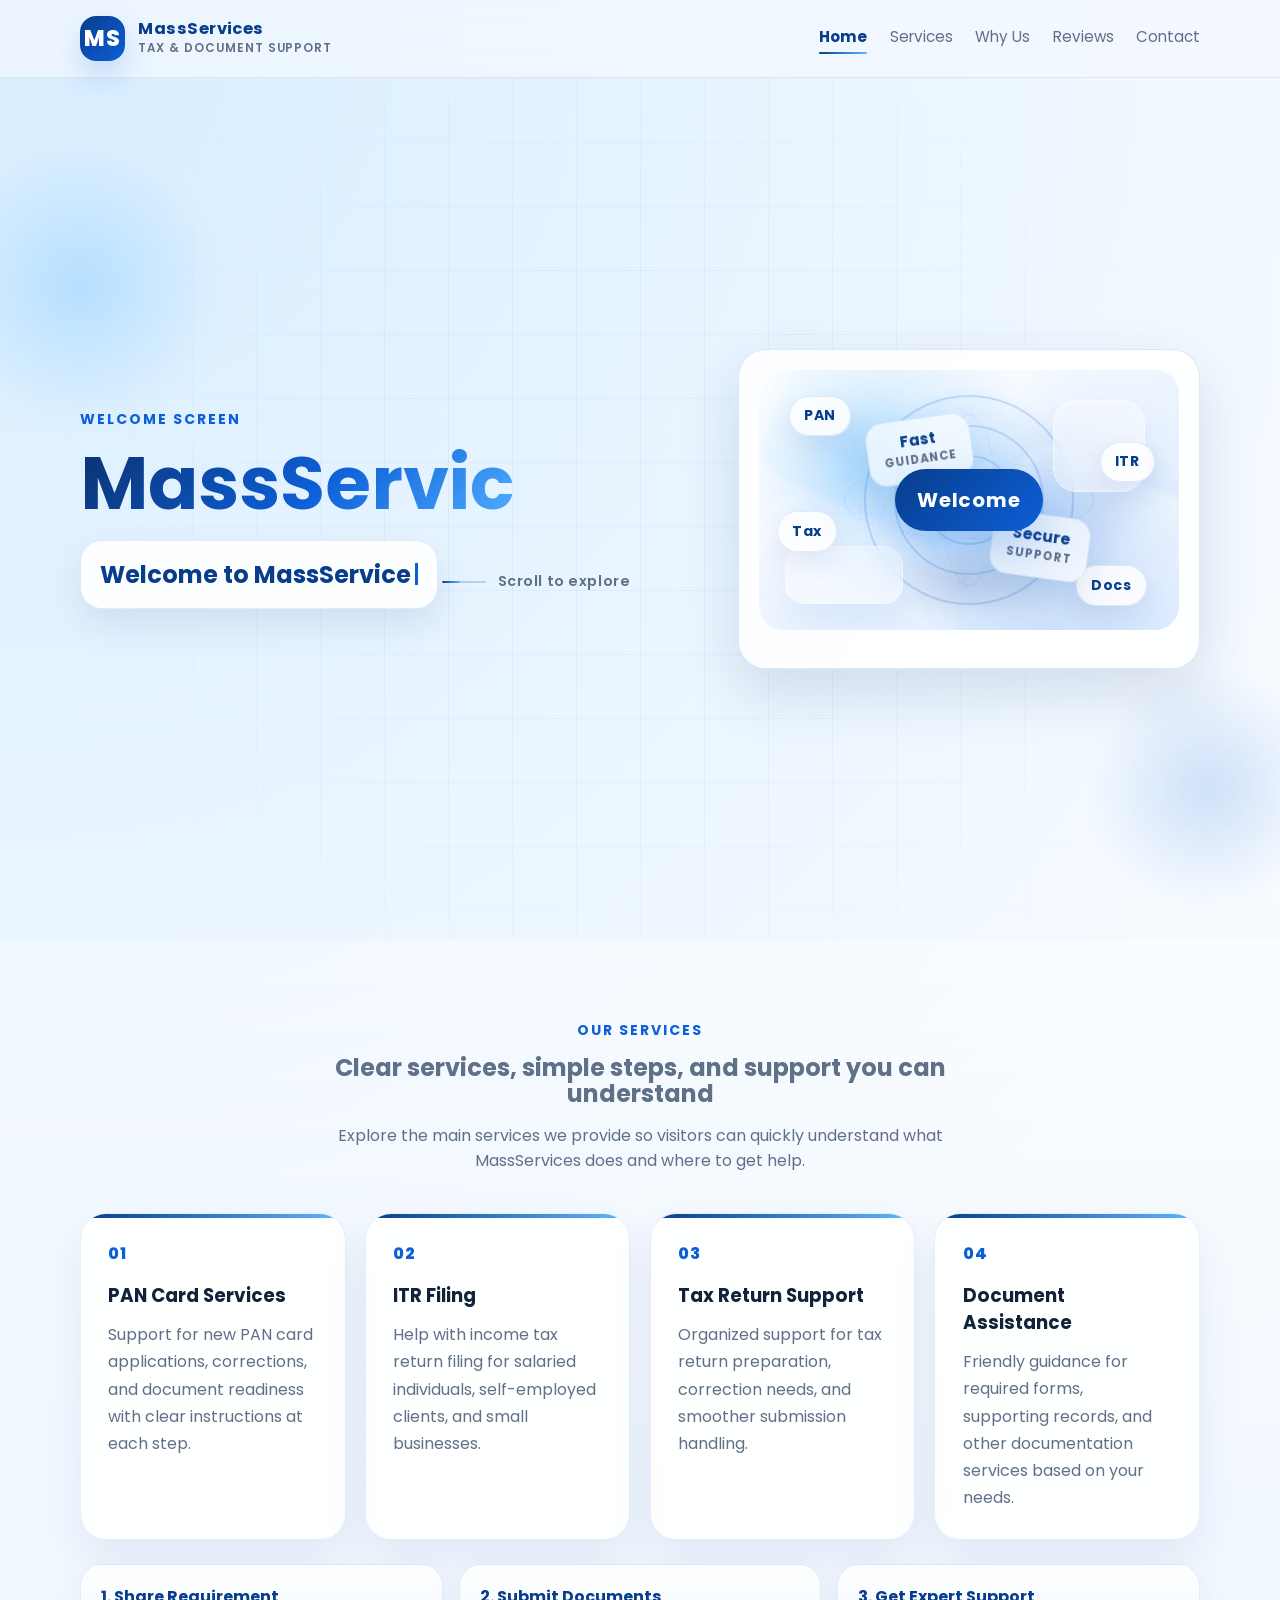
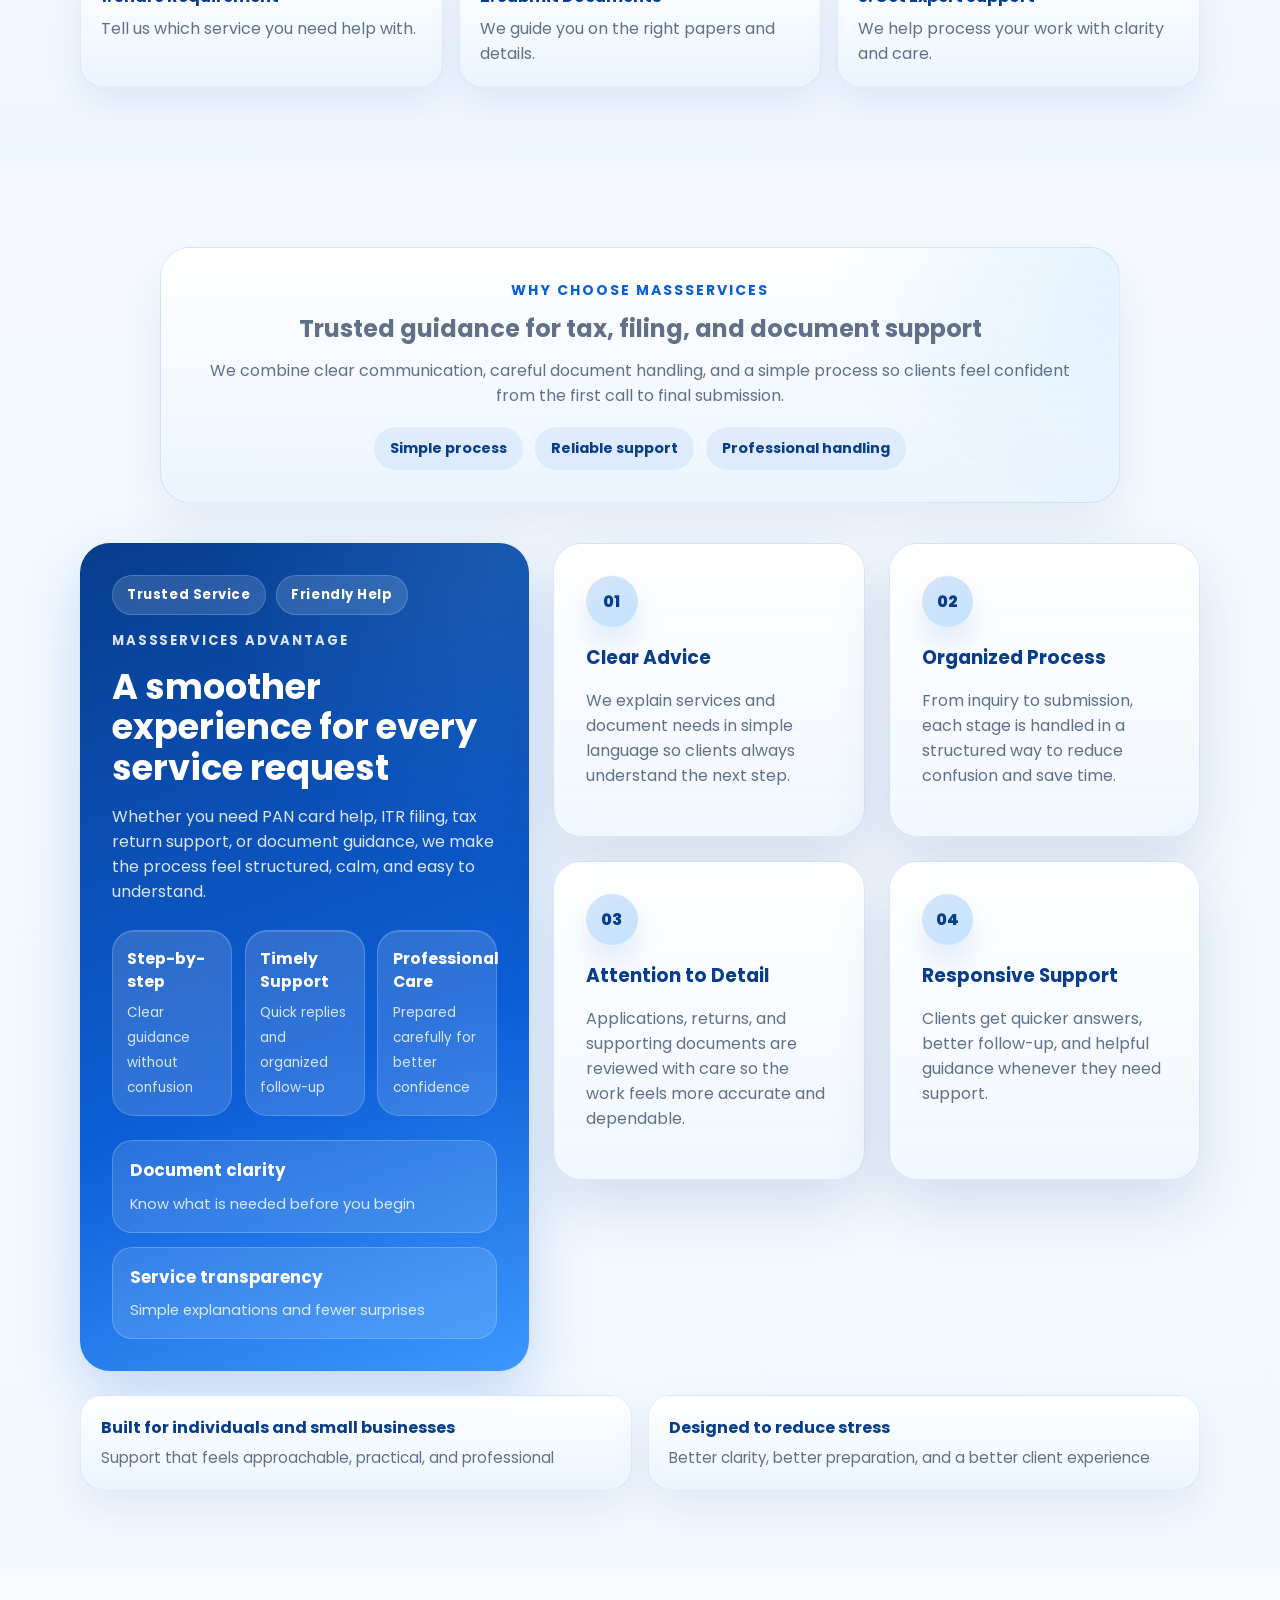
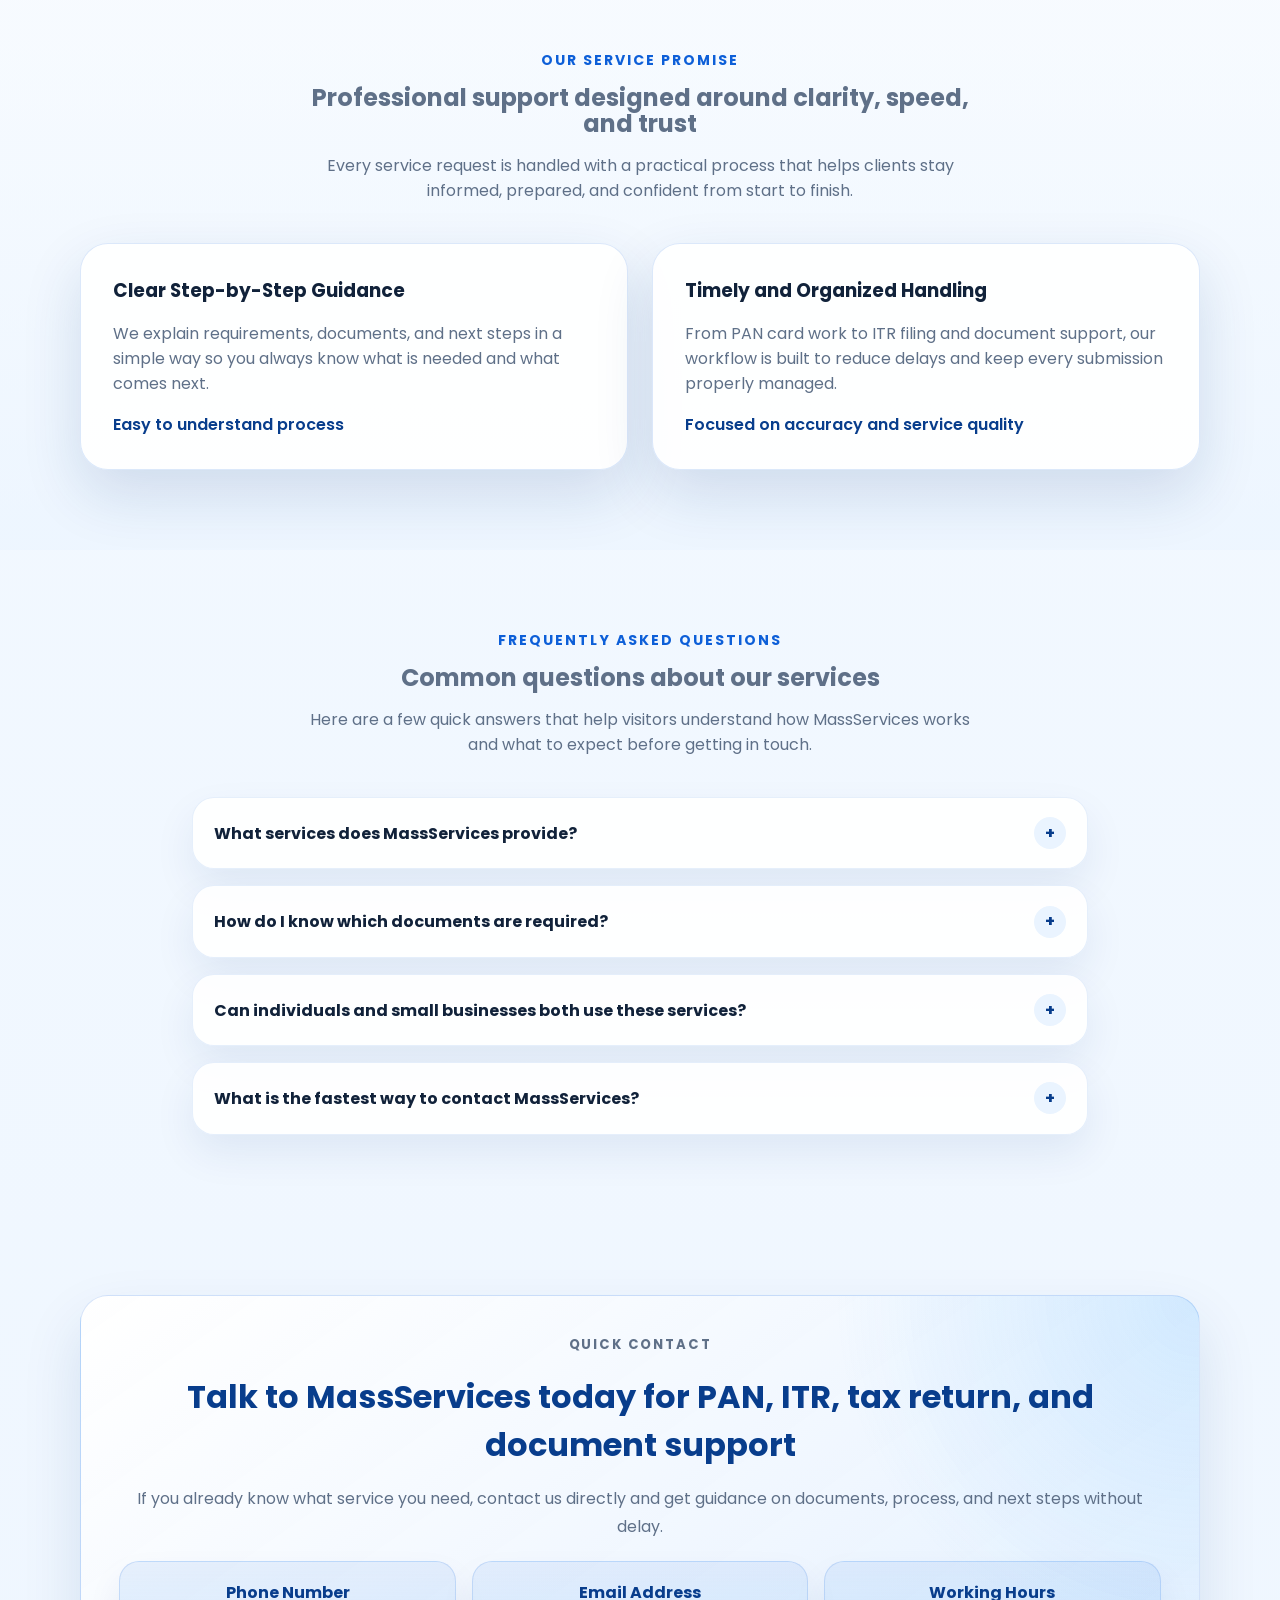
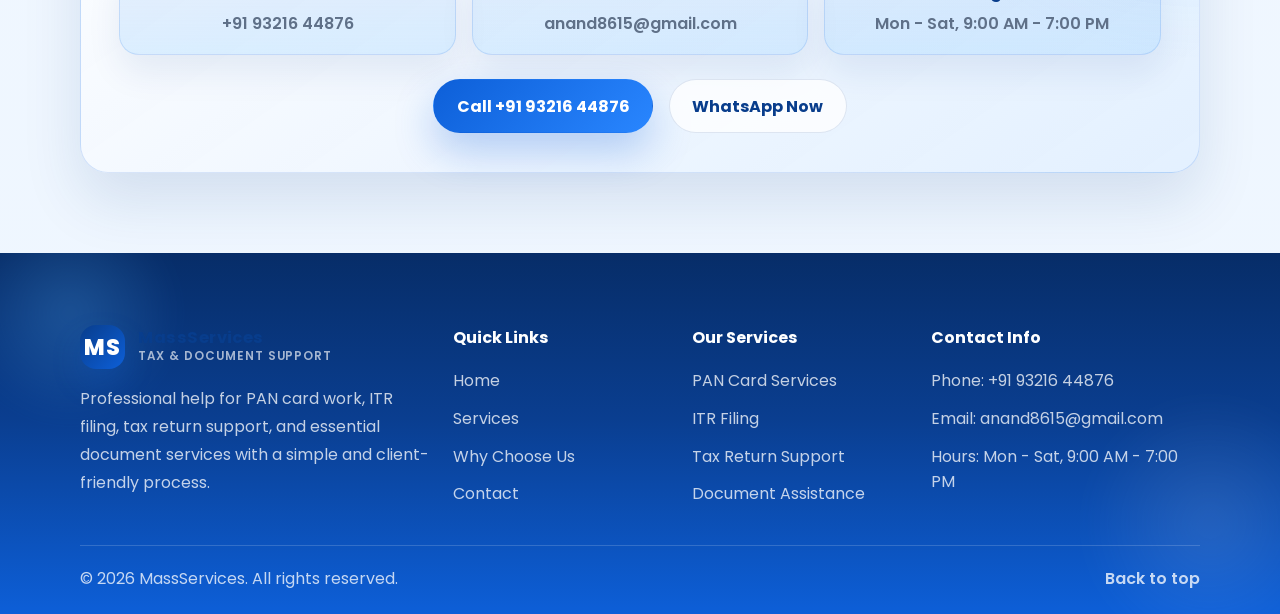
==== commit f7b83c34: "update 3D motion" ====
--- a/index.html
+++ b/index.html
@@ -68,17 +68,30 @@
 
         <div class="hero-card" data-reveal="right">
           <div class="hero-visual" aria-hidden="true">
+            <div class="hero-depth-grid"></div>
+            <div class="hero-depth-glow glow-one"></div>
+            <div class="hero-depth-glow glow-two"></div>
             <div class="light-beam beam-one"></div>
             <div class="light-beam beam-two"></div>
             <div class="ring ring-one"></div>
             <div class="ring ring-two"></div>
             <div class="ring ring-three"></div>
+            <div class="hero-orbit orbit-one"></div>
+            <div class="hero-orbit orbit-two"></div>
             <div class="floating-tag tag-one">PAN</div>
             <div class="floating-tag tag-two">ITR</div>
             <div class="floating-tag tag-three">Tax</div>
             <div class="floating-tag tag-four">Docs</div>
             <div class="glass-panel panel-one"></div>
             <div class="glass-panel panel-two"></div>
+            <div class="hero-mini-card mini-card-one">
+              <strong>Fast</strong>
+              <span>Guidance</span>
+            </div>
+            <div class="hero-mini-card mini-card-two">
+              <strong>Secure</strong>
+              <span>Support</span>
+            </div>
             <div class="hero-center-badge">Welcome</div>
           </div>
         </div>
@@ -150,37 +163,52 @@
       <div class="container">
         <div class="features-heading-card section-heading" data-reveal="up">
           <p class="eyebrow">Why Choose MassServices</p>
-          <h2>Why clients trust MassServices for tax and document work</h2>
+          <h2>Trusted guidance for tax, filing, and document support</h2>
           <p>
-            We focus on making every service feel organized, understandable, and
-            professionally handled from the first inquiry to final submission.
+            We combine clear communication, careful document handling, and a simple
+            process so clients feel confident from the first call to final submission.
           </p>
           <div class="features-heading-points">
-            <span>Fast support</span>
-            <span>Clear communication</span>
-            <span>Reliable service flow</span>
+            <span>Simple process</span>
+            <span>Reliable support</span>
+            <span>Professional handling</span>
           </div>
         </div>
         <div class="features-layout">
           <article class="features-highlight" data-reveal="left">
+            <div class="features-badge-row">
+              <span class="feature-badge">Trusted Service</span>
+              <span class="feature-badge">Friendly Help</span>
+            </div>
             <p class="mini-label">MassServices Advantage</p>
-            <h3>Simple support with a professional process</h3>
+            <h3>A smoother experience for every service request</h3>
             <p>
-              Whether you need PAN card help, ITR filing, or tax return support, we
-              keep the process clear, timely, and easy to follow.
+              Whether you need PAN card help, ITR filing, tax return support, or
+              document guidance, we make the process feel structured, calm, and easy
+              to understand.
             </p>
+            <div class="features-metric-grid">
+              <div class="metric-card">
+                <strong>Step-by-step</strong>
+                <span>Clear guidance without confusion</span>
+              </div>
+              <div class="metric-card">
+                <strong>Timely Support</strong>
+                <span>Quick replies and organized follow-up</span>
+              </div>
+              <div class="metric-card">
+                <strong>Professional Care</strong>
+                <span>Prepared carefully for better confidence</span>
+              </div>
+            </div>
             <div class="highlight-points">
               <div class="highlight-line">
-                <strong>Clear Process</strong>
-                <span>Easy guidance at every step</span>
+                <strong>Document clarity</strong>
+                <span>Know what is needed before you begin</span>
               </div>
               <div class="highlight-line">
-                <strong>Accurate Work</strong>
-                <span>Prepared with care and attention</span>
-              </div>
-              <div class="highlight-line">
-                <strong>Quick Response</strong>
-                <span>Fast communication and updates</span>
+                <strong>Service transparency</strong>
+                <span>Simple explanations and fewer surprises</span>
               </div>
             </div>
           </article>
@@ -188,46 +216,46 @@
           <div class="feature-grid">
             <article class="feature-card" data-reveal="up">
               <div class="icon-circle">01</div>
-              <h3>Accurate Filing</h3>
-              <p>
-                We help reduce mistakes in applications and returns so your documents
-                are prepared carefully and more confidently.
+              <h3>Clear Advice</h3>
+              <p>
+                We explain services and document needs in simple language so clients
+                always understand the next step.
               </p>
             </article>
             <article class="feature-card" data-reveal="up">
               <div class="icon-circle">02</div>
-              <h3>Fast Turnaround</h3>
-              <p>
-                Our workflow is designed to move your work ahead quickly and avoid
-                unnecessary delays wherever possible.
+              <h3>Organized Process</h3>
+              <p>
+                From inquiry to submission, each stage is handled in a structured way
+                to reduce confusion and save time.
               </p>
             </article>
             <article class="feature-card" data-reveal="up">
               <div class="icon-circle">03</div>
-              <h3>Easy-to-Understand Guidance</h3>
-              <p>
-                You get simple explanations and practical support instead of confusing
-                tax language and unclear steps.
+              <h3>Attention to Detail</h3>
+              <p>
+                Applications, returns, and supporting documents are reviewed with care
+                so the work feels more accurate and dependable.
               </p>
             </article>
             <article class="feature-card" data-reveal="up">
               <div class="icon-circle">04</div>
-              <h3>Reliable Document Support</h3>
-              <p>
-                We help you prepare the right documents before submission, saving time
-                and reducing back-and-forth corrections.
+              <h3>Responsive Support</h3>
+              <p>
+                Clients get quicker answers, better follow-up, and helpful guidance
+                whenever they need support.
               </p>
             </article>
           </div>
         </div>
         <div class="feature-summary" data-reveal="up">
           <div class="summary-item">
-            <strong>Client-first support</strong>
-            <span>Friendly help for individuals and businesses</span>
+            <strong>Built for individuals and small businesses</strong>
+            <span>Support that feels approachable, practical, and professional</span>
           </div>
           <div class="summary-item">
-            <strong>Better clarity</strong>
-            <span>Simple communication from start to finish</span>
+            <strong>Designed to reduce stress</strong>
+            <span>Better clarity, better preparation, and a better client experience</span>
           </div>
         </div>
       </div>
@@ -461,6 +489,7 @@
     const sections = document.querySelectorAll("main section[id]");
     const faqButtons = document.querySelectorAll(".faq-question");
     const header = document.querySelector(".site-header");
+    const heroVisual = document.querySelector(".hero-visual");
 
     const revealObserver = new IntersectionObserver((entries) => {
       entries.forEach((entry) => {
@@ -563,6 +592,24 @@
       header.classList.toggle("is-scrolled", window.scrollY > 24);
     });
 
+    if (heroVisual && window.innerWidth > 900) {
+      const updateHeroTilt = (event) => {
+        const rect = heroVisual.getBoundingClientRect();
+        const pointerX = (event.clientX - rect.left) / rect.width - 0.5;
+        const pointerY = (event.clientY - rect.top) / rect.height - 0.5;
+
+        heroVisual.style.setProperty("--pointer-x", `${pointerX.toFixed(3)}`);
+        heroVisual.style.setProperty("--pointer-y", `${pointerY.toFixed(3)}`);
+      };
+
+      heroVisual.addEventListener("mousemove", updateHeroTilt);
+
+      heroVisual.addEventListener("mouseleave", () => {
+        heroVisual.style.setProperty("--pointer-x", "0");
+        heroVisual.style.setProperty("--pointer-y", "0");
+      });
+    }
+
     document.addEventListener("DOMContentLoaded", typeEffect);
   </script>
 </body>
--- a/style.css
+++ b/style.css
@@ -470,6 +470,7 @@
 .hero-card {
   padding: 1.25rem;
   backdrop-filter: blur(16px);
+  perspective: 1400px;
 }
 
 .services-overview {
@@ -490,7 +491,8 @@
   border: 1px solid rgba(13, 95, 216, 0.1);
   box-shadow: 0 20px 45px rgba(12, 54, 122, 0.08);
   overflow: hidden;
-  transition: transform 0.25s ease, box-shadow 0.25s ease;
+  transform-style: preserve-3d;
+  transition: transform 0.32s ease, box-shadow 0.32s ease;
 }
 
 .service-showcase::before {
@@ -502,8 +504,8 @@
 }
 
 .service-showcase:hover {
-  transform: translateY(-8px);
-  box-shadow: 0 28px 55px rgba(12, 54, 122, 0.14);
+  transform: translateY(-8px) rotateX(5deg) rotateY(-5deg);
+  box-shadow: 0 30px 65px rgba(12, 54, 122, 0.16);
 }
 
 .service-number {
@@ -553,6 +555,8 @@
 }
 
 .hero-visual {
+  --pointer-x: 0;
+  --pointer-y: 0;
   position: relative;
   display: grid;
   place-items: center;
@@ -564,6 +568,78 @@
     radial-gradient(circle at 30% 30%, rgba(93, 184, 255, 0.32), transparent 42%),
     radial-gradient(circle at 70% 70%, rgba(13, 95, 216, 0.16), transparent 44%),
     linear-gradient(145deg, rgba(255, 255, 255, 0.84), rgba(208, 228, 255, 0.74));
+  transform-style: preserve-3d;
+  animation: heroTilt 10s ease-in-out infinite;
+  transition: transform 0.25s ease;
+}
+
+.hero-visual::before,
+.hero-visual::after {
+  content: "";
+  position: absolute;
+  left: 50%;
+  border-radius: 50%;
+  transform-style: preserve-3d;
+}
+
+.hero-visual::before {
+  bottom: 24px;
+  width: 235px;
+  height: 48px;
+  background: radial-gradient(circle, rgba(8, 61, 140, 0.18), transparent 72%);
+  transform: translateX(-50%) translateZ(-26px);
+  filter: blur(10px);
+}
+
+.hero-visual::after {
+  bottom: 36px;
+  width: 215px;
+  height: 215px;
+  background: radial-gradient(circle, rgba(93, 184, 255, 0.24), transparent 68%);
+  transform: translateX(-50%) translateZ(-8px);
+  opacity: 0.9;
+}
+
+.hero-depth-grid {
+  position: absolute;
+  inset: 14% 12%;
+  border-radius: 26px;
+  background-image:
+    linear-gradient(rgba(13, 95, 216, 0.08) 1px, transparent 1px),
+    linear-gradient(90deg, rgba(13, 95, 216, 0.08) 1px, transparent 1px);
+  background-size: 24px 24px;
+  transform:
+    perspective(900px)
+    rotateX(72deg)
+    translateZ(-18px)
+    translateY(56px);
+  opacity: 0.55;
+  mask-image: linear-gradient(180deg, rgba(0, 0, 0, 0.9), transparent 92%);
+}
+
+.hero-depth-glow {
+  position: absolute;
+  border-radius: 50%;
+  filter: blur(16px);
+  transform-style: preserve-3d;
+}
+
+.glow-one {
+  top: 24px;
+  left: 42px;
+  width: 132px;
+  height: 132px;
+  background: radial-gradient(circle, rgba(93, 184, 255, 0.46), transparent 72%);
+  transform: translateZ(-12px);
+}
+
+.glow-two {
+  right: 40px;
+  bottom: 34px;
+  width: 148px;
+  height: 148px;
+  background: radial-gradient(circle, rgba(13, 95, 216, 0.22), transparent 74%);
+  transform: translateZ(8px);
 }
 
 .light-beam {
@@ -574,40 +650,68 @@
   filter: blur(2px);
   opacity: 0.5;
   background: linear-gradient(180deg, rgba(255, 255, 255, 0.72), rgba(93, 184, 255, 0.12));
-  transform: rotate(24deg);
+  transform: rotate(24deg) translateZ(16px);
 }
 
 .beam-one {
   top: -70px;
   left: 30px;
+  --beam-z: 16px;
   animation: sweepBeam 7s ease-in-out infinite;
 }
 
 .beam-two {
   right: -20px;
   bottom: -60px;
+  --beam-z: 16px;
   animation: sweepBeam 8s ease-in-out infinite reverse;
+}
+
+.hero-orbit {
+  position: absolute;
+  border-radius: 999px;
+  border: 1px dashed rgba(13, 95, 216, 0.24);
+  opacity: 0.8;
+  transform-style: preserve-3d;
+}
+
+.orbit-one {
+  width: 250px;
+  height: 250px;
+  transform: translateZ(16px) rotateX(72deg);
+  animation: orbitSpin 11s linear infinite;
+}
+
+.orbit-two {
+  width: 172px;
+  height: 172px;
+  transform: translateZ(34px) rotateY(72deg);
+  animation: orbitSpinReverse 8.5s linear infinite;
 }
 
 .ring {
   position: absolute;
   border-radius: 50%;
   border: 2px solid rgba(13, 95, 216, 0.18);
+  transform-style: preserve-3d;
   animation: pulseRing 4.5s ease-in-out infinite;
 }
 
 .ring-one {
+  --ring-z: 8px;
   width: 210px;
   height: 210px;
 }
 
 .ring-two {
+  --ring-z: 34px;
   width: 150px;
   height: 150px;
   animation-delay: 0.7s;
 }
 
 .ring-three {
+  --ring-z: 58px;
   width: 90px;
   height: 90px;
   animation-delay: 1.4s;
@@ -619,25 +723,70 @@
   background: rgba(255, 255, 255, 0.3);
   backdrop-filter: blur(10px);
   box-shadow: 0 18px 40px rgba(13, 95, 216, 0.1);
+  transform-style: preserve-3d;
+}
+
+.hero-mini-card {
+  position: absolute;
+  z-index: 1;
+  display: grid;
+  gap: 0.15rem;
+  padding: 0.8rem 0.95rem;
+  min-width: 88px;
+  border-radius: 18px;
+  background: rgba(255, 255, 255, 0.7);
+  border: 1px solid rgba(13, 95, 216, 0.1);
+  box-shadow: 0 20px 40px rgba(12, 54, 122, 0.1);
+  backdrop-filter: blur(10px);
+  text-align: center;
+  transform-style: preserve-3d;
+}
+
+.hero-mini-card strong {
+  color: var(--primary-dark);
+  font-size: 0.95rem;
+  line-height: 1.1;
+}
+
+.hero-mini-card span {
+  color: var(--muted);
+  font-size: 0.72rem;
+  font-weight: 700;
+  letter-spacing: 0.08em;
+  text-transform: uppercase;
+}
+
+.mini-card-one {
+  top: 48px;
+  left: 108px;
+  transform: rotate(-8deg) translateZ(62px);
+  animation: floatMiniCard 6.4s ease-in-out infinite;
+}
+
+.mini-card-two {
+  right: 90px;
+  bottom: 52px;
+  transform: rotate(8deg) translateZ(66px);
+  animation: floatMiniCardAlt 6.9s ease-in-out infinite;
 }
 
 .panel-one {
+  --panel-z: 44px;
   top: 30px;
   right: 34px;
   width: 92px;
   height: 92px;
   border-radius: 24px;
-  transform: rotate(8deg);
   animation: driftPanel 6s ease-in-out infinite;
 }
 
 .panel-two {
+  --panel-z: 28px;
   left: 26px;
   bottom: 26px;
   width: 118px;
   height: 58px;
   border-radius: 20px;
-  transform: rotate(-10deg);
   animation: driftPanelAlt 7s ease-in-out infinite;
 }
 
@@ -653,29 +802,34 @@
   font-size: 0.88rem;
   font-weight: 700;
   letter-spacing: 0.04em;
+  transform-style: preserve-3d;
 }
 
 .tag-one {
   top: 26px;
   left: 30px;
+  --tag-z: 54px;
   animation: floatTag 5.2s ease-in-out infinite;
 }
 
 .tag-two {
   top: 72px;
   right: 24px;
+  --tag-z: 50px;
   animation: floatTag 5.8s ease-in-out infinite 0.8s;
 }
 
 .tag-three {
   bottom: 78px;
   left: 18px;
+  --tag-z: 42px;
   animation: floatTag 6.4s ease-in-out infinite 0.4s;
 }
 
 .tag-four {
   bottom: 24px;
   right: 32px;
+  --tag-z: 46px;
   animation: floatTag 5.6s ease-in-out infinite 1.1s;
 }
 
@@ -690,6 +844,7 @@
   font-weight: 700;
   letter-spacing: 0.04em;
   box-shadow: 0 20px 40px rgba(13, 95, 216, 0.24);
+  transform: translateZ(72px);
 }
 
 @keyframes blink {
@@ -741,25 +896,62 @@
 @keyframes pulseRing {
   0%,
   100% {
-    transform: scale(0.92);
+    transform: translateZ(var(--ring-z, 0px)) scale(0.92);
     opacity: 0.4;
   }
 
   50% {
-    transform: scale(1.04);
+    transform: translateZ(var(--ring-z, 0px)) scale(1.04);
     opacity: 0.95;
+  }
+}
+
+@keyframes heroTilt {
+  0%,
+  100% {
+    transform:
+      perspective(1400px)
+      rotateX(calc(var(--pointer-y) * -10deg))
+      rotateY(calc(-7deg + var(--pointer-x) * 14deg));
+  }
+
+  50% {
+    transform:
+      perspective(1400px)
+      rotateX(calc(7deg + var(--pointer-y) * -10deg))
+      rotateY(calc(7deg + var(--pointer-x) * 14deg));
+  }
+}
+
+@keyframes orbitSpin {
+  0% {
+    transform: translateZ(16px) rotateX(72deg) rotate(0deg);
+  }
+
+  100% {
+    transform: translateZ(16px) rotateX(72deg) rotate(360deg);
+  }
+}
+
+@keyframes orbitSpinReverse {
+  0% {
+    transform: translateZ(34px) rotateY(72deg) rotate(0deg);
+  }
+
+  100% {
+    transform: translateZ(34px) rotateY(72deg) rotate(-360deg);
   }
 }
 
 @keyframes sweepBeam {
   0%,
   100% {
-    transform: translateY(0) rotate(24deg) scale(0.96);
+    transform: translateZ(var(--beam-z, 0px)) translateY(0) rotate(24deg) scale(0.96);
     opacity: 0.35;
   }
 
   50% {
-    transform: translateY(18px) rotate(30deg) scale(1.04);
+    transform: translateZ(var(--beam-z, 0px)) translateY(18px) rotate(30deg) scale(1.04);
     opacity: 0.72;
   }
 }
@@ -767,11 +959,11 @@
 @keyframes floatTag {
   0%,
   100% {
-    transform: translateY(0);
+    transform: translateZ(var(--tag-z, 0px)) translateY(0);
   }
 
   50% {
-    transform: translateY(-10px);
+    transform: translateZ(var(--tag-z, 0px)) translateY(-10px);
   }
 }
 
@@ -789,22 +981,44 @@
 @keyframes driftPanel {
   0%,
   100% {
-    transform: translateY(0) rotate(8deg);
+    transform: translateZ(var(--panel-z, 0px)) translateY(0) rotate(8deg);
   }
 
   50% {
-    transform: translateY(-12px) rotate(13deg);
+    transform: translateZ(var(--panel-z, 0px)) translateY(-12px) rotate(13deg);
   }
 }
 
 @keyframes driftPanelAlt {
   0%,
   100% {
-    transform: translateY(0) rotate(-10deg);
+    transform: translateZ(var(--panel-z, 0px)) translateY(0) rotate(-10deg);
   }
 
   50% {
-    transform: translateY(-10px) rotate(-4deg);
+    transform: translateZ(var(--panel-z, 0px)) translateY(-10px) rotate(-4deg);
+  }
+}
+
+@keyframes floatMiniCard {
+  0%,
+  100% {
+    transform: rotate(-8deg) translateZ(62px) translateY(0);
+  }
+
+  50% {
+    transform: rotate(-2deg) translateZ(62px) translateY(-10px);
+  }
+}
+
+@keyframes floatMiniCardAlt {
+  0%,
+  100% {
+    transform: rotate(8deg) translateZ(66px) translateY(0);
+  }
+
+  50% {
+    transform: rotate(2deg) translateZ(66px) translateY(-12px);
   }
 }
 
@@ -870,6 +1084,7 @@
     linear-gradient(160deg, #083d8c, #0d5fd8 62%, #3c98ff);
   color: #fff;
   box-shadow: 0 24px 60px rgba(13, 95, 216, 0.22);
+  transform-style: preserve-3d;
 }
 
 .features-highlight::before {
@@ -892,6 +1107,27 @@
   color: rgba(255, 255, 255, 0.78);
 }
 
+.features-badge-row {
+  position: relative;
+  z-index: 1;
+  display: flex;
+  flex-wrap: wrap;
+  gap: 0.65rem;
+  margin-bottom: 1rem;
+}
+
+.feature-badge {
+  padding: 0.55rem 0.9rem;
+  border-radius: 999px;
+  background: rgba(255, 255, 255, 0.14);
+  border: 1px solid rgba(255, 255, 255, 0.18);
+  color: #fff;
+  font-size: 0.82rem;
+  font-weight: 700;
+  letter-spacing: 0.04em;
+  backdrop-filter: blur(8px);
+}
+
 .features-highlight h3 {
   position: relative;
   z-index: 1;
@@ -910,6 +1146,36 @@
   display: grid;
   gap: 0.9rem;
   margin-top: 1.5rem;
+}
+
+.features-metric-grid {
+  position: relative;
+  z-index: 1;
+  display: grid;
+  grid-template-columns: repeat(3, minmax(0, 1fr));
+  gap: 0.8rem;
+  margin-top: 1.6rem;
+}
+
+.metric-card {
+  padding: 1rem 0.9rem;
+  border-radius: 22px;
+  background: rgba(255, 255, 255, 0.14);
+  border: 1px solid rgba(255, 255, 255, 0.18);
+  box-shadow: inset 0 1px 0 rgba(255, 255, 255, 0.16);
+  backdrop-filter: blur(10px);
+}
+
+.metric-card strong {
+  display: block;
+  margin-bottom: 0.42rem;
+  font-size: 0.98rem;
+}
+
+.metric-card span {
+  color: rgba(255, 255, 255, 0.82);
+  font-size: 0.85rem;
+  line-height: 1.5;
 }
 
 .highlight-line {
@@ -1024,7 +1290,8 @@
   min-height: 100%;
   background:
     linear-gradient(180deg, rgba(255, 255, 255, 0.96), rgba(240, 247, 255, 0.92));
-  transition: transform 0.25s ease, box-shadow 0.25s ease, border-color 0.25s ease;
+  transform-style: preserve-3d;
+  transition: transform 0.32s ease, box-shadow 0.32s ease, border-color 0.32s ease;
 }
 
 .feature-card::before {
@@ -1038,8 +1305,20 @@
   transition: opacity 0.25s ease;
 }
 
+.feature-card::after {
+  content: "";
+  position: absolute;
+  inset: auto -18% -30% auto;
+  width: 110px;
+  height: 110px;
+  border-radius: 50%;
+  background: radial-gradient(circle, rgba(93, 184, 255, 0.18), transparent 72%);
+  transform: translateZ(8px);
+  opacity: 0.9;
+}
+
 .feature-card:hover {
-  transform: translateY(-8px);
+  transform: translateY(-10px) rotateX(6deg) rotateY(4deg);
   border-color: rgba(13, 95, 216, 0.26);
   box-shadow: 0 28px 60px rgba(12, 54, 122, 0.16);
 }
@@ -1058,6 +1337,8 @@
   background: linear-gradient(135deg, rgba(13, 95, 216, 0.16), rgba(93, 184, 255, 0.36));
   color: var(--primary-dark);
   font-weight: 800;
+  transform: translateZ(34px);
+  box-shadow: 0 16px 28px rgba(13, 95, 216, 0.12);
 }
 
 .feature-card h3,
@@ -1066,7 +1347,14 @@
 }
 
 .feature-card h3 {
+  position: relative;
+  z-index: 1;
   color: var(--primary-dark);
+}
+
+.feature-card p {
+  position: relative;
+  z-index: 1;
 }
 
 .feature-summary {
@@ -1295,6 +1583,10 @@
     grid-template-columns: 1fr;
   }
 
+  .features-metric-grid {
+    grid-template-columns: 1fr;
+  }
+
   .hero,
   .services-overview,
   .features,
@@ -1321,6 +1613,12 @@
 
   .hero-visual {
     min-height: 220px;
+    animation-duration: 14s;
+  }
+
+  .hero-mini-card,
+  .hero-orbit {
+    display: none;
   }
 
   .hero-grid {
@@ -1530,6 +1828,28 @@
     padding: 0.95rem 1rem;
   }
 
+  .features-heading-card,
+  .features-highlight,
+  .feature-card,
+  .summary-item {
+    border-radius: 24px;
+  }
+
+  .features-badge-row,
+  .features-heading-points {
+    justify-content: center;
+  }
+
+  .hero-depth-grid,
+  .hero-depth-glow,
+  .glass-panel {
+    opacity: 0.6;
+  }
+
+  .hero-visual {
+    animation: none;
+  }
+
   .typed-text {
     font-size: 1rem;
   }
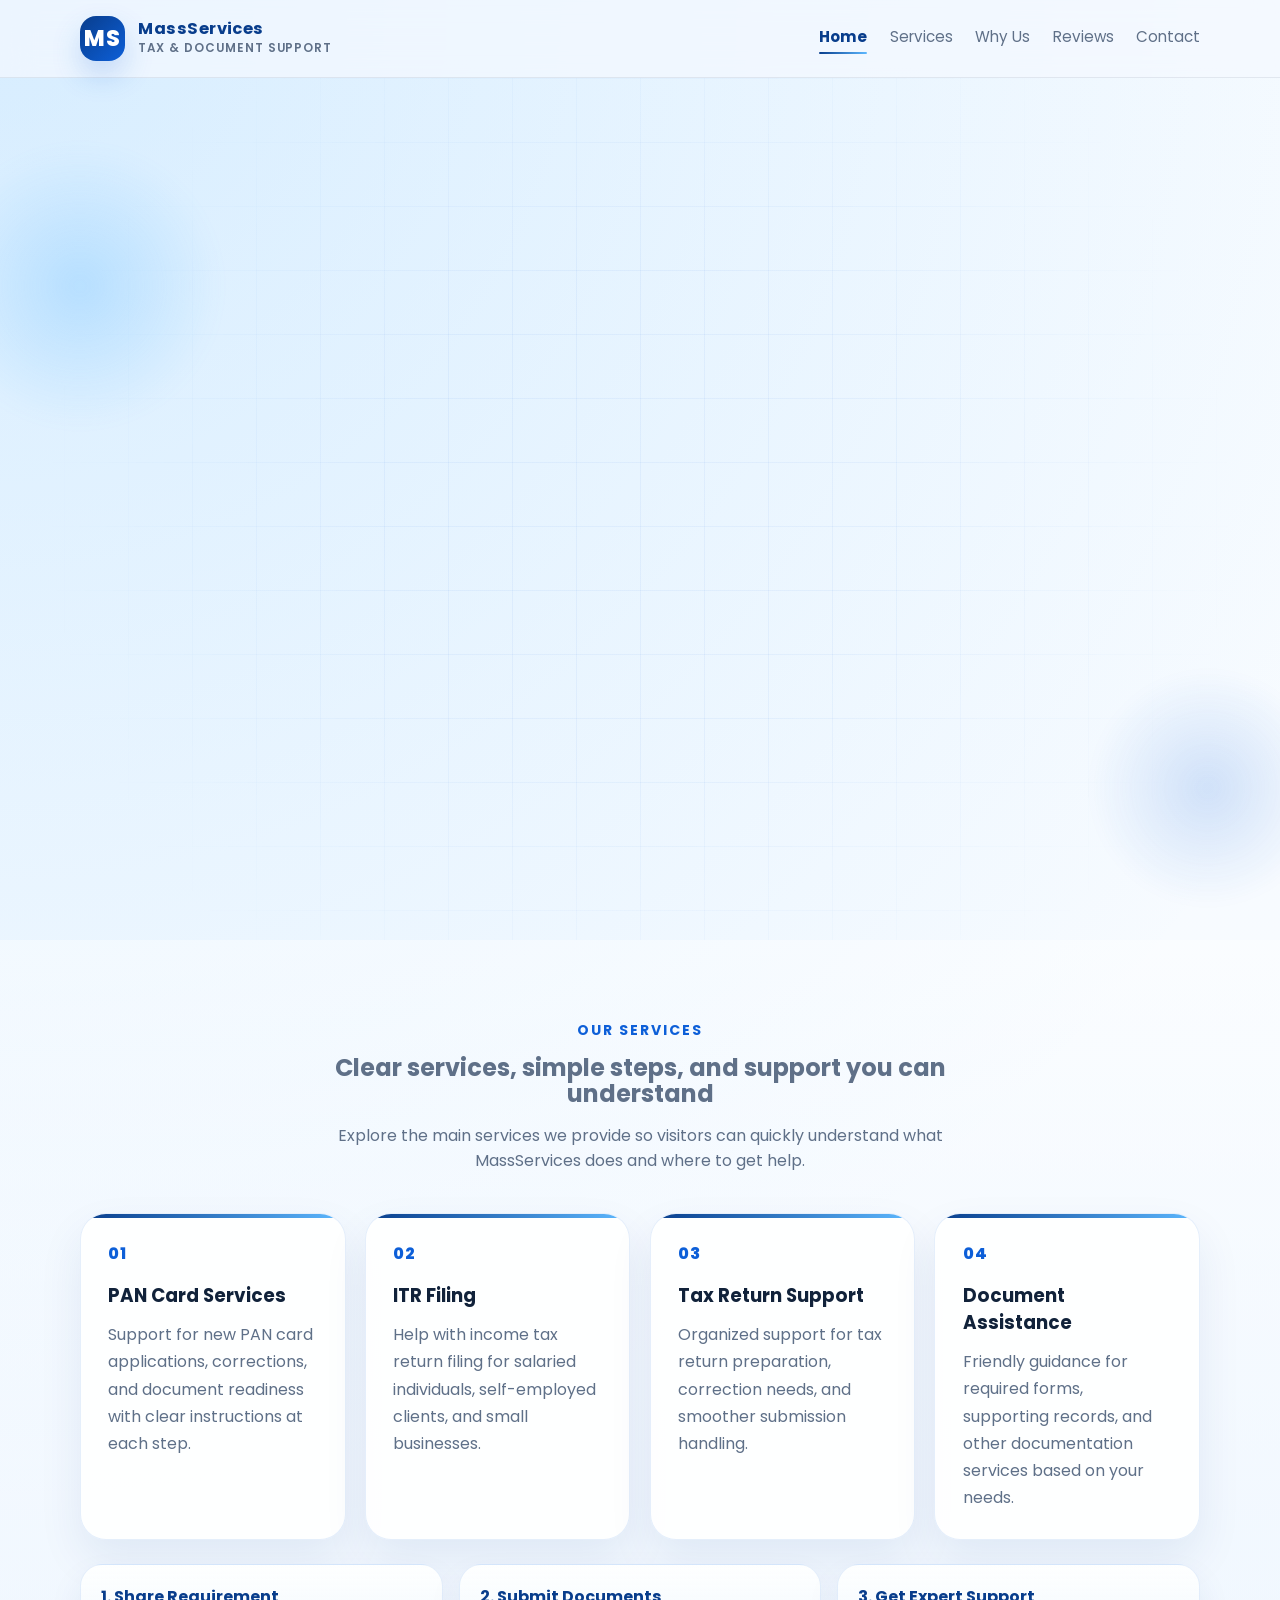
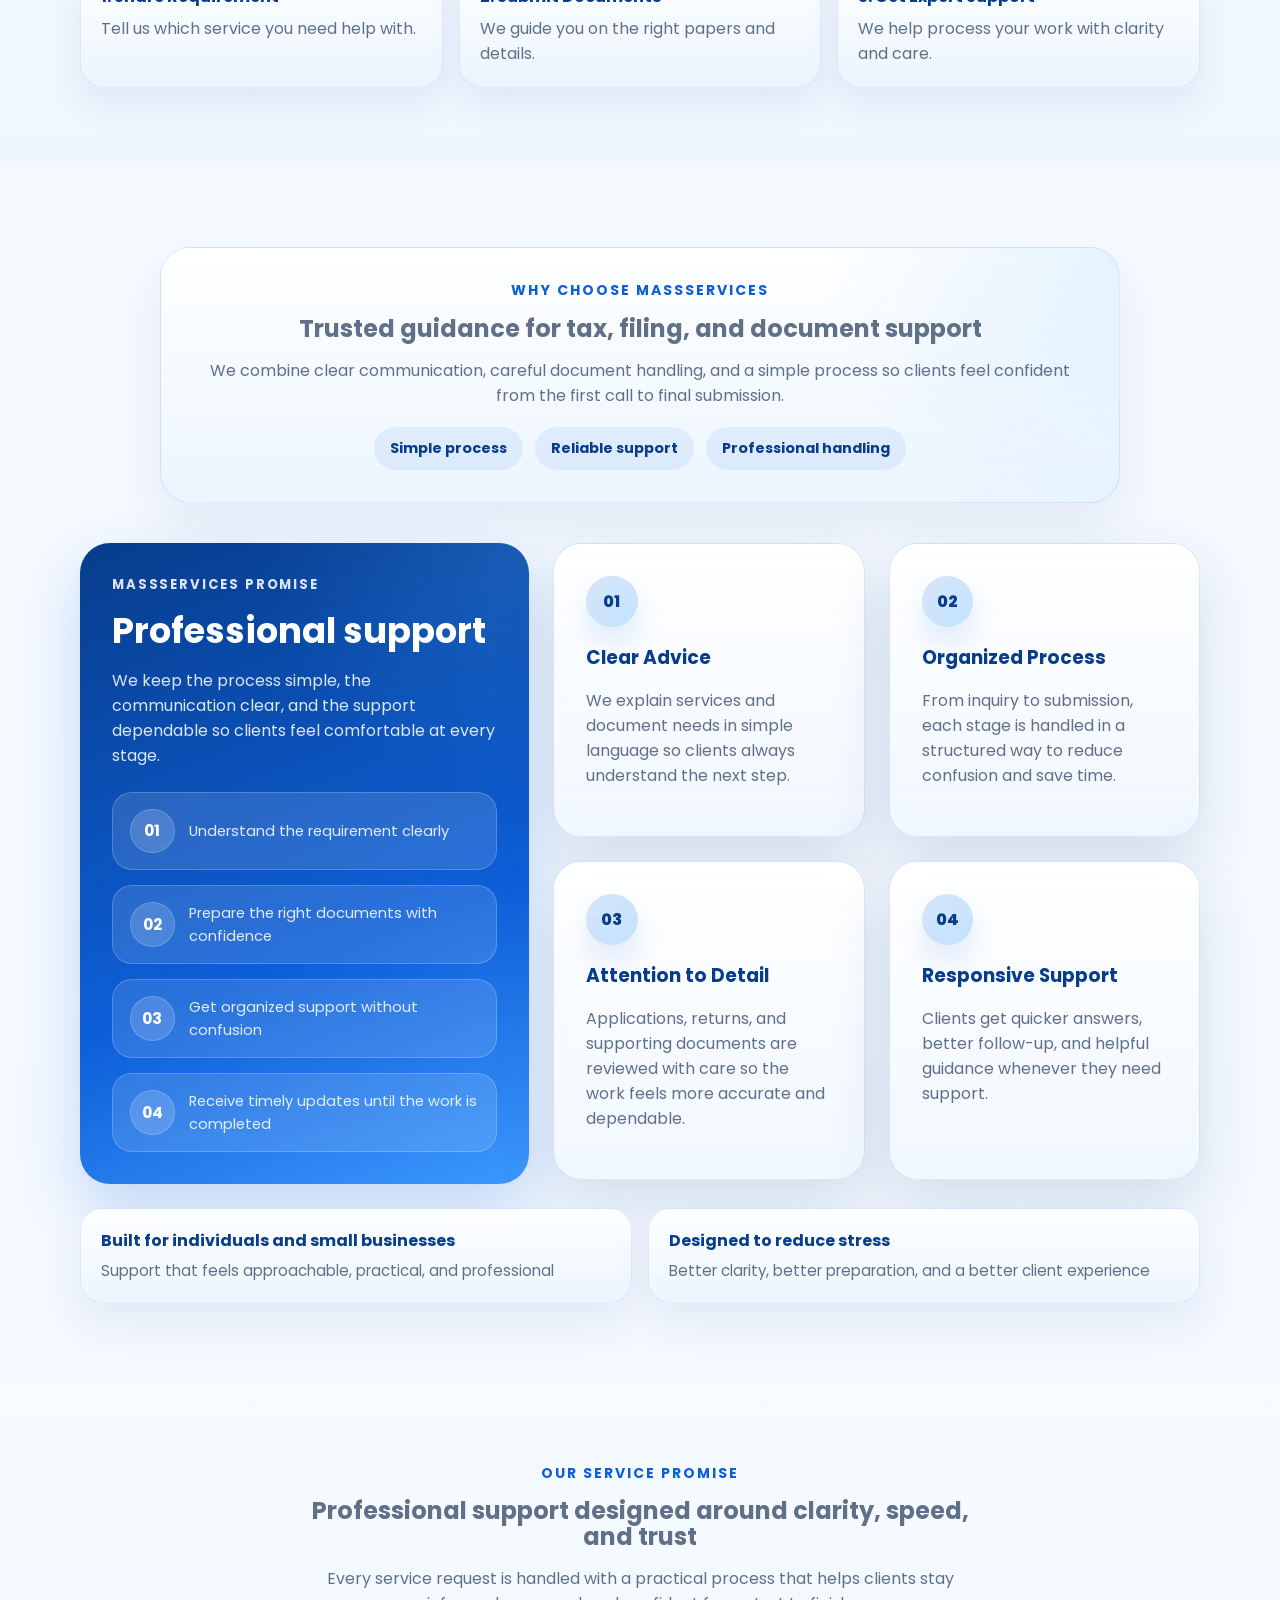
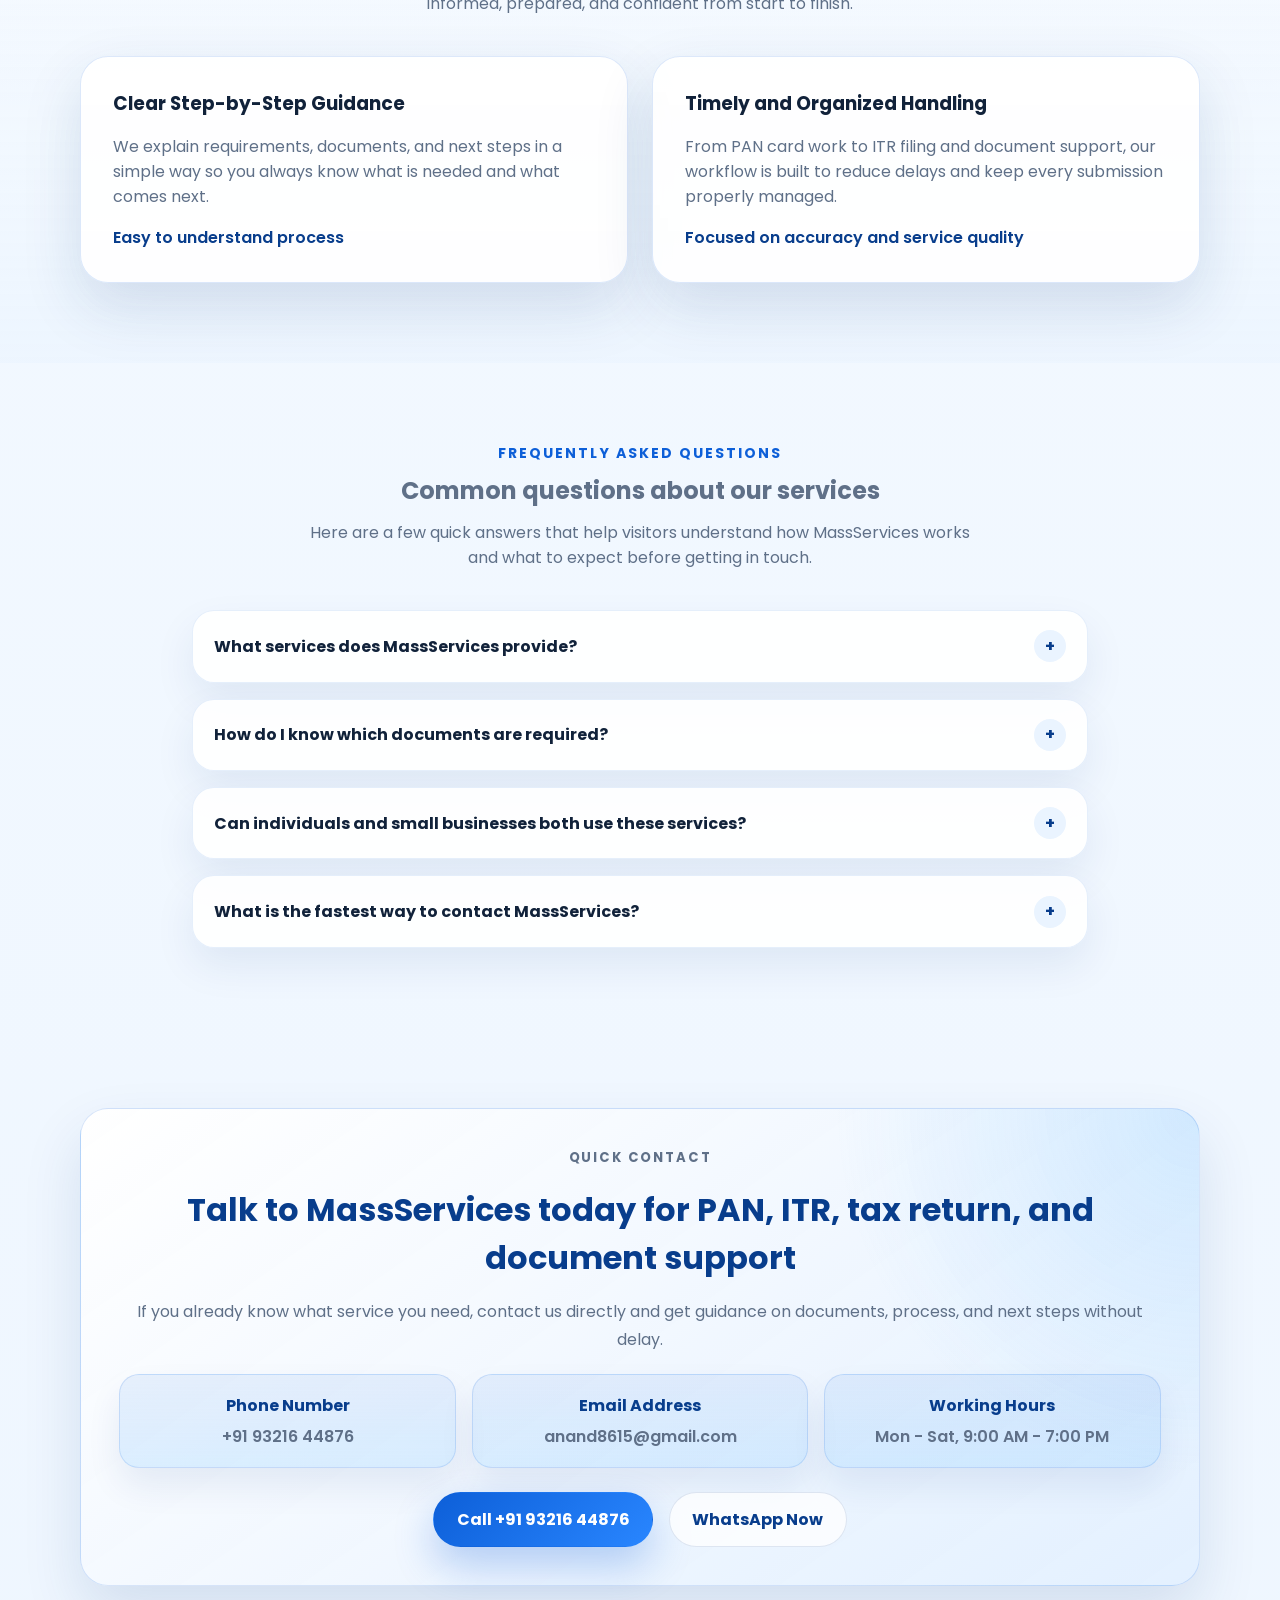
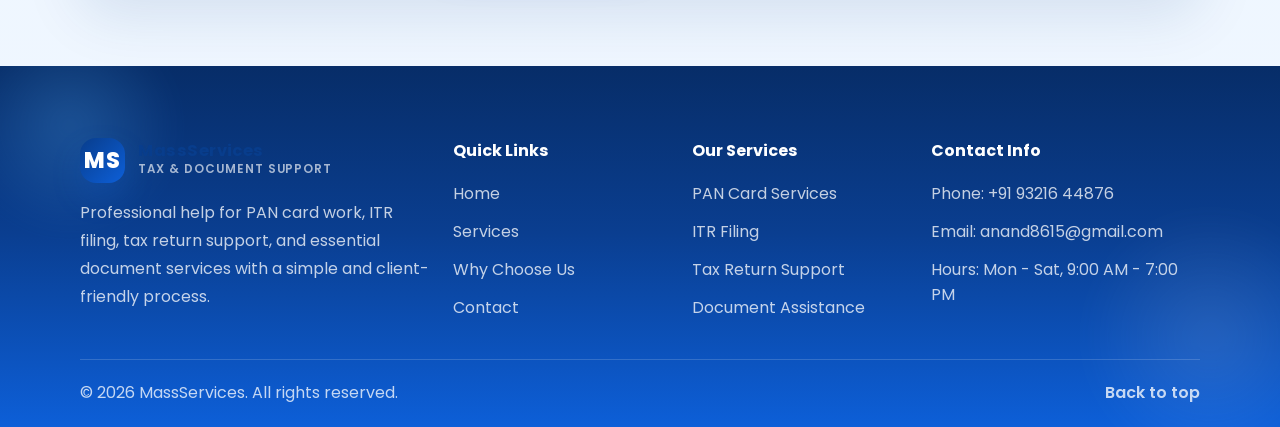
==== commit e4fe0f53: "update 3D motion 2" ====
--- a/index.html
+++ b/index.html
@@ -176,39 +176,28 @@
         </div>
         <div class="features-layout">
           <article class="features-highlight" data-reveal="left">
-            <div class="features-badge-row">
-              <span class="feature-badge">Trusted Service</span>
-              <span class="feature-badge">Friendly Help</span>
-            </div>
-            <p class="mini-label">MassServices Advantage</p>
-            <h3>A smoother experience for every service request</h3>
+            <p class="mini-label">MassServices Promise</p>
+            <h3>Professional support</h3>
             <p>
-              Whether you need PAN card help, ITR filing, tax return support, or
-              document guidance, we make the process feel structured, calm, and easy
-              to understand.
+              We keep the process simple, the communication clear, and the support
+              dependable so clients feel comfortable at every stage.
             </p>
-            <div class="features-metric-grid">
-              <div class="metric-card">
-                <strong>Step-by-step</strong>
-                <span>Clear guidance without confusion</span>
-              </div>
-              <div class="metric-card">
-                <strong>Timely Support</strong>
-                <span>Quick replies and organized follow-up</span>
-              </div>
-              <div class="metric-card">
-                <strong>Professional Care</strong>
-                <span>Prepared carefully for better confidence</span>
-              </div>
-            </div>
-            <div class="highlight-points">
+            <div class="highlight-points highlight-points-creative">
               <div class="highlight-line">
-                <strong>Document clarity</strong>
-                <span>Know what is needed before you begin</span>
+                <strong>01</strong>
+                <span>Understand the requirement clearly</span>
               </div>
               <div class="highlight-line">
-                <strong>Service transparency</strong>
-                <span>Simple explanations and fewer surprises</span>
+                <strong>02</strong>
+                <span>Prepare the right documents with confidence</span>
+              </div>
+              <div class="highlight-line">
+                <strong>03</strong>
+                <span>Get organized support without confusion</span>
+              </div>
+              <div class="highlight-line">
+                <strong>04</strong>
+                <span>Receive timely updates until the work is completed</span>
               </div>
             </div>
           </article>
--- a/style.css
+++ b/style.css
@@ -1148,6 +1148,61 @@
   margin-top: 1.5rem;
 }
 
+.promise-strip {
+  position: relative;
+  z-index: 1;
+  display: grid;
+  grid-template-columns: repeat(2, minmax(0, 1fr));
+  gap: 0.85rem;
+  margin-top: 1.5rem;
+}
+
+.promise-item {
+  padding: 1rem 1rem 1.05rem;
+  border-radius: 22px;
+  background: rgba(255, 255, 255, 0.14);
+  border: 1px solid rgba(255, 255, 255, 0.18);
+  backdrop-filter: blur(10px);
+  box-shadow: inset 0 1px 0 rgba(255, 255, 255, 0.16);
+}
+
+.promise-item strong {
+  display: block;
+  margin-bottom: 0.42rem;
+  color: #fff;
+  font-size: 1rem;
+}
+
+.promise-item span {
+  color: rgba(255, 255, 255, 0.82);
+  font-size: 0.88rem;
+  line-height: 1.55;
+}
+
+.highlight-points-creative .highlight-line {
+  display: grid;
+  grid-template-columns: auto 1fr;
+  align-items: center;
+  gap: 0.9rem;
+}
+
+.highlight-points-creative .highlight-line strong {
+  min-width: 2.8rem;
+  min-height: 2.8rem;
+  margin-bottom: 0;
+  display: grid;
+  place-items: center;
+  border-radius: 50%;
+  background: rgba(255, 255, 255, 0.16);
+  border: 1px solid rgba(255, 255, 255, 0.18);
+  font-size: 0.98rem;
+}
+
+.highlight-points-creative .highlight-line span {
+  color: rgba(255, 255, 255, 0.86);
+  line-height: 1.55;
+}
+
 .features-metric-grid {
   position: relative;
   z-index: 1;
@@ -1585,6 +1640,14 @@
 
   .features-metric-grid {
     grid-template-columns: 1fr;
+  }
+
+  .promise-strip {
+    grid-template-columns: 1fr;
+  }
+
+  .highlight-points-creative .highlight-line {
+    gap: 0.8rem;
   }
 
   .hero,
@@ -1840,6 +1903,22 @@
     justify-content: center;
   }
 
+  .highlight-points-creative .highlight-line {
+    grid-template-columns: 1fr;
+    text-align: center;
+    justify-items: center;
+    padding: 1rem;
+  }
+
+  .highlight-points-creative .highlight-line strong {
+    min-width: 2.7rem;
+    min-height: 2.7rem;
+  }
+
+  .highlight-points-creative .highlight-line span {
+    max-width: 18rem;
+  }
+
   .hero-depth-grid,
   .hero-depth-glow,
   .glass-panel {
